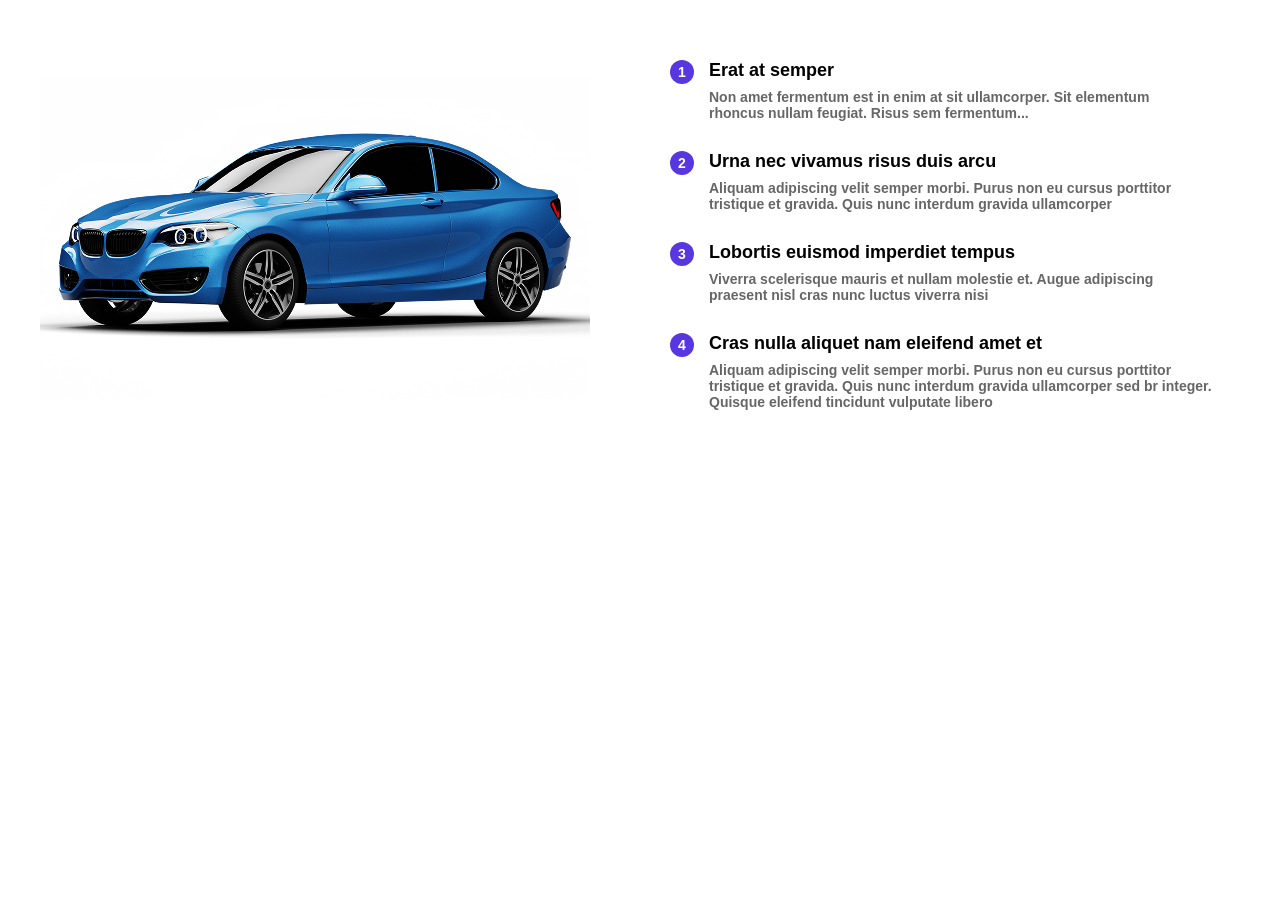
==== index.html @ 8cfd257b "feat: Car section" ====
<!DOCTYPE html>
<html lang="en">
  <head>
    <meta charset="UTF-8" />
    <meta name="viewport" content="width=device-width, initial-scale=1.0" />
    <title>exam</title>
    <link rel="stylesheet" href="./css/style.css" />
  </head>
  <body>
    <div class="container">
      <div class="content__wrapper">
        <div class="image__section">
          <img src="./images/images/bmw car.png" alt="" />
        </div>

        <div class="list__section">
          <div class="list__item">
            <div class="number__circle">1</div>
            <div class="text__content">
              <h3>Erat at semper</h3>
              <p>
                Non amet fermentum est in enim at sit ullamcorper. Sit elementum
                <br />
                rhoncus nullam feugiat. Risus sem fermentum...
              </p>
            </div>
          </div>

          <div class="list__item">
            <div class="number__circle">2</div>
            <div class="text__content">
              <h3>Urna nec vivamus risus duis arcu</h3>
              <p>
                Aliquam adipiscing velit semper morbi. Purus non eu cursus
                porttitor <br />
                tristique et gravida. Quis nunc interdum gravida ullamcorper
              </p>
            </div>
          </div>

          <div class="list__item">
            <div class="number__circle">3</div>
            <div class="text__content">
              <h3>Lobortis euismod imperdiet tempus</h3>
              <p>
                Viverra scelerisque mauris et nullam molestie et. Augue
                adipiscing <br />
                praesent nisl cras nunc luctus viverra nisi
              </p>
            </div>
          </div>

          <div class="list__item">
            <div class="number__circle">4</div>
            <div class="text__content">
              <h3>Cras nulla aliquet nam eleifend amet et</h3>
              <p>
                Aliquam adipiscing velit semper morbi. Purus non eu cursus
                porttitor <br />
                tristique et gravida. Quis nunc interdum gravida ullamcorper sed
                br integer. Quisque eleifend tincidunt vulputate libero
              </p>
            </div>
          </div>
        </div>
      </div>
    </div>
  </body>
</html>
---- css/style.css ----
* {
  margin: 0;
  padding: 0;
  box-sizing: border-box;
}

li {
  list-style: none;
}

a {
  text-decoration: none;
}

.container {
  width: 100%;
  margin: 0 auto;
  max-width: 1440px;
}


body {
  margin: 0;
  font-weight: 700;
  font-family: Arial, sans-serif;
}

.container {
  width: 100%;
  display: flex;
  justify-content: center;
}

.content__wrapper {
  display: flex;
  gap: 80px;
  padding: 40px 0;
  max-width: 1200px;
  margin: 0 auto;
  align-items: center;
  justify-content: center;
}

.image__section {
  flex: 0 0 auto;
  max-width: 50%;
}

.image-section img {
  display: block;
  width: 100%;
  height: auto;
}

.list__section {
  flex: 1;
  padding-top: 20px;
}

.list__item {
  display: flex;
  margin-bottom: 30px;
}

.number__circle {
  width: 24px;
  height: 24px;
  background-color: #5937E0;
  color: #fff;
  border-radius: 50%;
  display: flex;
  justify-content: center;
  align-items: center;
  font-size: 14px;
  font-weight: bold;
  flex-shrink: 0;
  margin-right: 15px;
}

.text__content h3 {
  font-size: 18px;
  font-weight: bold;
  margin-bottom: 8px;
}

.text__content p {
  font-size: 14px;
  color: #666;
}

@media (max-width: 768px) {
  .content-wrapper {
    flex-direction: column;
    gap: 30px;
  }
  .image-section {
    max-width: 100%;
  }
}


/*  */
.obshiy {
  margin: 0 auto;
  padding: 0;
  display: flex;
  gap: 630px;
  align-items: center;
  justify-content: center;
}

.choose {
 margin: 0;
  padding: 0;
  font-size: 50px;
  color: black;
  font: Work Sans;
  gap: 72px;
  display: flex;
}

.view {
  margin: 0;
  padding: 0;
  font-size: 20px;
  font: Work Sans;
  margin-top: 64px;
  display: flex;
}

.cards {
  margin-right: 40px;
  padding: 0;
  align-items: start;
  justify-content: center;
}

.mers__card {
  margin: 0;
  padding: 0;
  width: 416px;
  height: 513px;
  border-radius: 20px;
  background: #FAFAFA;
}

.shadow {
  margin: 0;
  padding: 0;
  justify-content: center;
  align-items: center;
}

.shad {
  margin-right: 40px;
  padding: 0;
  gap: 24px;
  display: flex;
 font-size: 24px;
}

.dollar {
  margin: 0;
  padding: 0;
  display: flex;
  font-size: 24px;
  color: #5937E0;
  display: flex;
  margin-top: 209px;
}

.dollar__mers {
  margin: 0;
  padding: 0;
  display: flex;

}
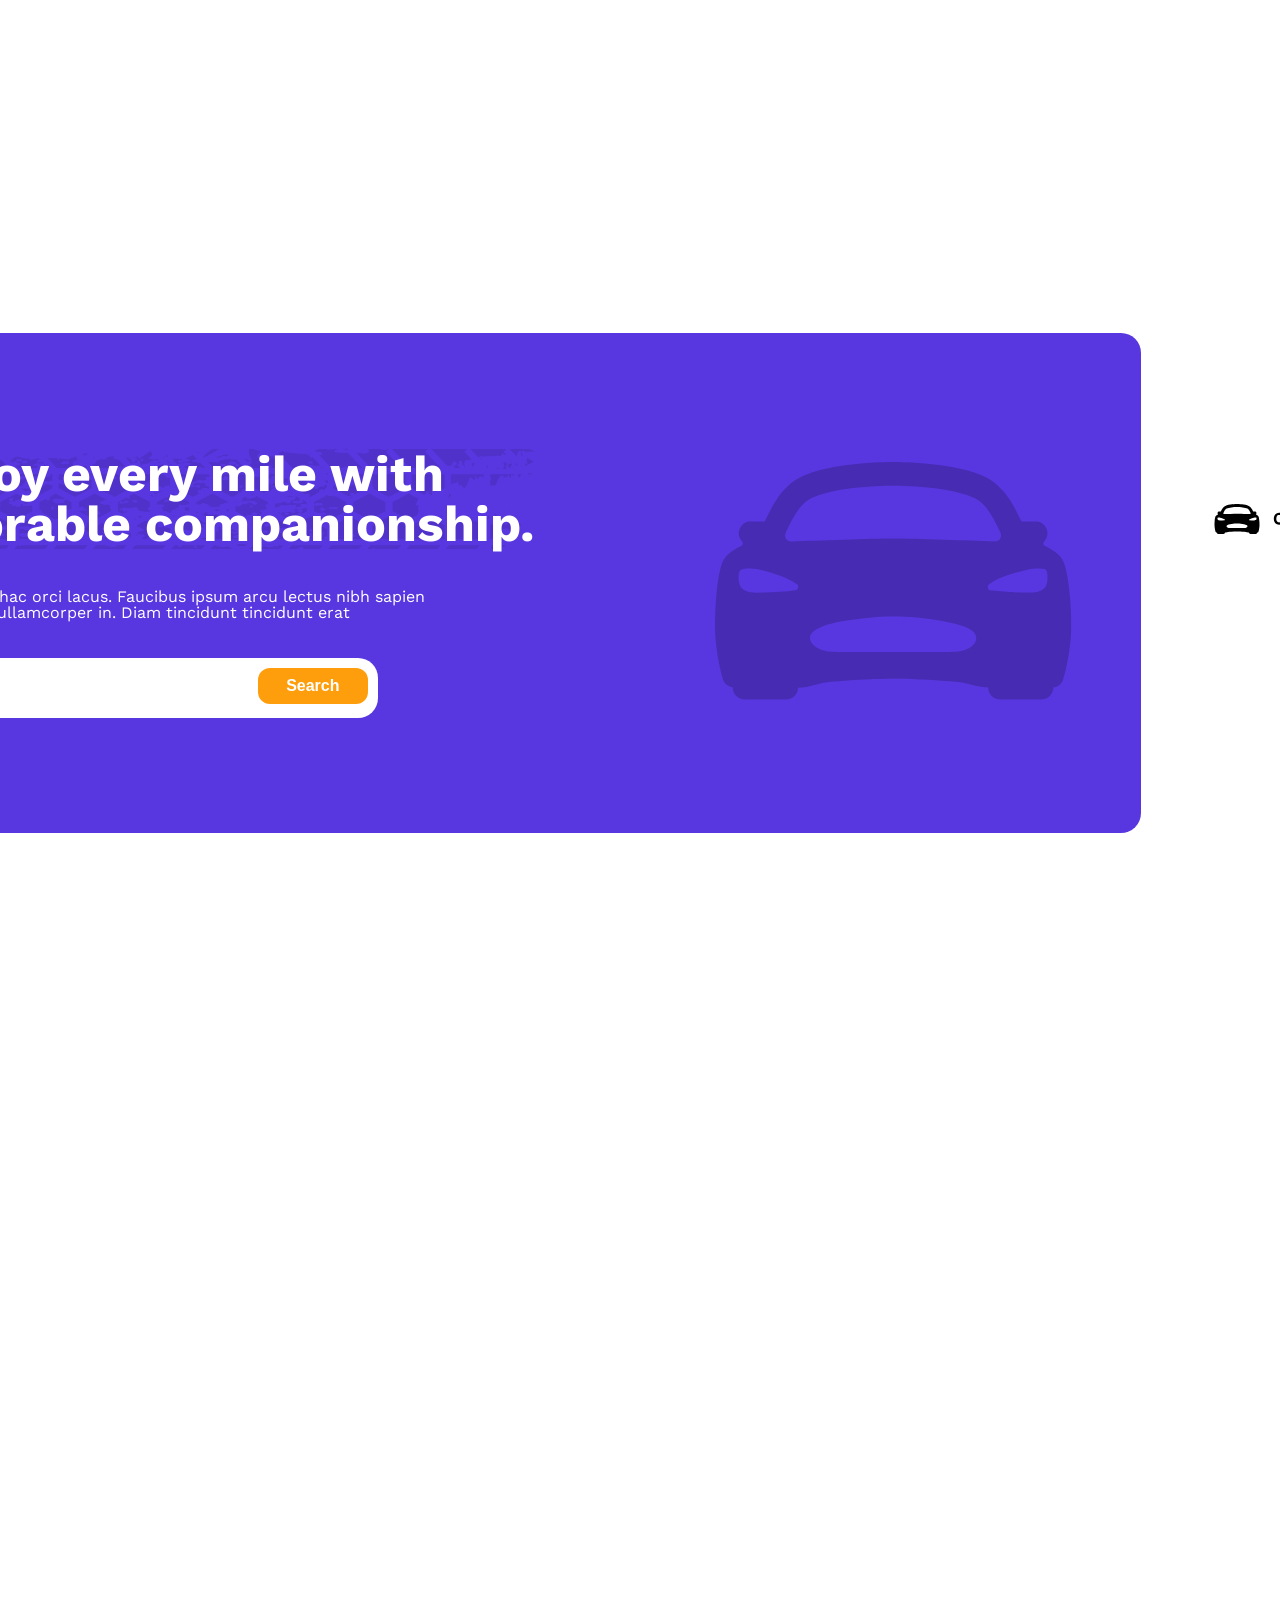
==== commit 23c5a768: "feat: Car section" ====
--- a/index.html
+++ b/index.html
@@ -60,10 +60,404 @@
                 tristique et gravida. Quis nunc interdum gravida ullamcorper sed
                 br integer. Quisque eleifend tincidunt vulputate libero
               </p>
+=======
+    <!-- car card sections -->
+    <section class="shadow">
+      <div class="container shadow__container">
+        <div class="shadow__top">
+          <h1 class="shadow__title">Choose the car that <br />suits you</h1>
+          <a href="#" class="shadow__top__Link">View All→</a>
+        </div>
+        <!-- Cardbox -->
+        <div class="shadow__card__box">
+          <!-- card -->
+          <div class="shadow__card">
+            <img
+              src="./images/images/car shadow.png"
+              alt=""
+              class="shadow__card__img"
+            />
+            <div class="shadow__card__bottom">
+              <div class="shadow__card__costBox">
+                <p class="shadow__card__title">Mercedes</p>
+                <p class="shadow__card__cost">$25</p>
+              </div>
+              <div class="shadow__card__mini">
+                <a href="#" class="shadow__card__carName">Sedan</a>
+                <a href="#" class="shadow__card__car__bolib">per day</a>
+              </div>
+              <div class="shadow__card__improve">
+                <div class="shadow__card__xususBox">
+                  <img
+                    src="./images/icons/skorost.svg"
+                    alt=""
+                    class="shadow__card__xusuImg"
+                  />
+                  <p class="shadow__card__xususText">Automat</p>
+                </div>
+                <div class="shadow__card__xususBox">
+                  <img
+                    src="./images/icons/petrol.svg"
+                    alt=""
+                    class="shadow__card__xusuImg"
+                  />
+                  <p class="shadow__card__xususText">PB 95</p>
+                </div>
+                <div class="shadow__card__xususBox">
+                  <img
+                    src="./images/icons/snow.svg"
+                    alt=""
+                    class="shadow__card__xusuImg"
+                  />
+                  <p class="shadow__card__xususText">Air Conditioner</p>
+                </div>
+              </div>
+              <button class="shadow__card__btn">View Details</button>
+            </div>
+          </div>
+          <div class="shadow__card">
+            <img
+              src="./images/images/car.png"
+              alt=""
+              class="shadow__card__img"
+            />
+            <div class="shadow__card__bottom">
+              <div class="shadow__card__costBox">
+                <p class="shadow__card__title">Mercedes</p>
+                <p class="shadow__card__cost">$50</p>
+              </div>
+              <div class="shadow__card__mini">
+                <a href="#" class="shadow__card__carName">Sedan</a>
+                <a href="#" class="shadow__card__car__bolib">per day</a>
+              </div>
+              <div class="shadow__card__improve">
+                <div class="shadow__card__xususBox">
+                  <img
+                    src="./images/icons/skorost.svg"
+                    alt=""
+                    class="shadow__card__xusuImg"
+                  />
+                  <p class="shadow__card__xususText">Automat</p>
+                </div>
+                <div class="shadow__card__xususBox">
+                  <img
+                    src="./images/icons/petrol.svg"
+                    alt=""
+                    class="shadow__card__xusuImg"
+                  />
+                  <p class="shadow__card__xususText">PB 95</p>
+                </div>
+                <div class="shadow__card__xususBox">
+                  <img
+                    src="./images/icons/snow.svg"
+                    alt=""
+                    class="shadow__card__xusuImg"
+                  />
+                  <p class="shadow__card__xususText">Air Conditioner</p>
+                </div>
+              </div>
+              <button class="shadow__card__btn">View Details</button>
+            </div>
+          </div>
+
+          <div class="shadow__card">
+            <img
+              src="./images/images/merc shadow.png"
+              alt=""
+              class="shadow__card__img"
+            />
+            <div class="shadow__card__bottom">
+              <div class="shadow__card__costBox">
+                <p class="shadow__card__title">Mercedes</p>
+                <p class="shadow__card__cost">$45</p>
+              </div>
+              <div class="shadow__card__mini">
+                <a href="#" class="shadow__card__carName">Sedan</a>
+                <a href="#" class="shadow__card__car__bolib">per day</a>
+              </div>
+              <div class="shadow__card__improve">
+                <div class="shadow__card__xususBox">
+                  <img
+                    src="./images/icons/skorost.svg"
+                    alt=""
+                    class="shadow__card__xusuImg"
+                  />
+                  <p class="shadow__card__xususText">Automat</p>
+                </div>
+                <div class="shadow__card__xususBox">
+                  <img
+                    src="./images/icons/petrol.svg"
+                    alt=""
+                    class="shadow__card__xusuImg"
+                  />
+                  <p class="shadow__card__xususText">PB 95</p>
+                </div>
+                <div class="shadow__card__xususBox">
+                  <img
+                    src="./images/icons/snow.svg"
+                    alt=""
+                    class="shadow__card__xusuImg"
+                  />
+                  <p class="shadow__card__xususText">Air Conditioner</p>
+                </div>
+              </div>
+              <button class="shadow__card__btn">View Details</button>
+            </div>
+          </div>
+
+          <div class="shadow__card">
+            <img
+              src="./images/images/porsche shadow.png"
+              alt=""
+              class="shadow__card__img"
+            />
+            <div class="shadow__card__bottom">
+              <div class="shadow__card__costBox">
+                <p class="shadow__card__title">Porsche</p>
+                <p class="shadow__card__cost">$40</p>
+              </div>
+              <div class="shadow__card__mini">
+                <a href="#" class="shadow__card__carName">SUV</a>
+                <a href="#" class="shadow__card__car__bolib">per day</a>
+              </div>
+              <div class="shadow__card__improve">
+                <div class="shadow__card__xususBox">
+                  <img
+                    src="./images/icons/skorost.svg"
+                    alt=""
+                    class="shadow__card__xusuImg"
+                  />
+                  <p class="shadow__card__xususText">Automat</p>
+                </div>
+                <div class="shadow__card__xususBox">
+                  <img
+                    src="./images/icons/petrol.svg"
+                    alt=""
+                    class="shadow__card__xusuImg"
+                  />
+                  <p class="shadow__card__xususText">PB 95</p>
+                </div>
+                <div class="shadow__card__xususBox">
+                  <img
+                    src="./images/icons/snow.svg"
+                    alt=""
+                    class="shadow__card__xusuImg"
+                  />
+                  <p class="shadow__card__xususText">Air Conditioner</p>
+                </div>
+              </div>
+              <button class="shadow__card__btn">View Details</button>
+            </div>
+          </div>
+
+          <div class="shadow__card">
+            <img
+              src="./images/images/toyota shadow.png"
+              alt=""
+              class="shadow__card__img"
+            />
+            <div class="shadow__card__bottom">
+              <div class="shadow__card__costBox">
+                <p class="shadow__card__title">Toyota</p>
+                <p class="shadow__card__cost">$35</p>
+              </div>
+              <div class="shadow__card__mini">
+                <a href="#" class="shadow__card__carName">Sedan</a>
+                <a href="#" class="shadow__card__car__bolib">per day</a>
+              </div>
+              <div class="shadow__card__improve">
+                <div class="shadow__card__xususBox">
+                  <img
+                    src="./images/icons/skorost.svg"
+                    alt=""
+                    class="shadow__card__xusuImg"
+                  />
+                  <p class="shadow__card__xususText">Automat</p>
+                </div>
+                <div class="shadow__card__xususBox">
+                  <img
+                    src="./images/icons/petrol.svg"
+                    alt=""
+                    class="shadow__card__xusuImg"
+                  />
+                  <p class="shadow__card__xususText">PB 95</p>
+                </div>
+                <div class="shadow__card__xususBox">
+                  <img
+                    src="./images/icons/snow.svg"
+                    alt=""
+                    class="shadow__card__xusuImg"
+                  />
+                  <p class="shadow__card__xususText">Air Conditioner</p>
+                </div>
+              </div>
+              <button class="shadow__card__btn">View Details</button>
+            </div>
+          </div>
+
+          <div class="shadow__card">
+            <img
+              src="./images/images/porsche shadow.png"
+              alt=""
+              class="shadow__card__img"
+            />
+            <div class="shadow__card__bottom">
+              <div class="shadow__card__costBox">
+                <p class="shadow__card__title">Porsche</p>
+                <p class="shadow__card__cost">$50</p>
+              </div>
+              <div class="shadow__card__mini">
+                <a href="#" class="shadow__card__carName">SUV</a>
+                <a href="#" class="shadow__card__car__bolib">per day</a>
+              </div>
+              <div class="shadow__card__improve">
+                <div class="shadow__card__xususBox">
+                  <img
+                    src="./images/icons/skorost.svg"
+                    alt=""
+                    class="shadow__card__xusuImg"
+                  />
+                  <p class="shadow__card__xususText">Automat</p>
+                </div>
+                <div class="shadow__card__xususBox">
+                  <img
+                    src="./images/icons/petrol.svg"
+                    alt=""
+                    class="shadow__card__xusuImg"
+                  />
+                  <p class="shadow__card__xususText">PB 95</p>
+                </div>
+                <div class="shadow__card__xususBox">
+                  <img
+                    src="./images/icons/snow.svg"
+                    alt=""
+                    class="shadow__card__xusuImg"
+                  />
+                  <p class="shadow__card__xususText">Air Conditioner</p>
+                </div>
+              </div>
+              <button class="shadow__card__btn">View Details</button>
+>>>>>>> 2526e9fd1a2efed69d8b81e7d62d889deb6acc39
             </div>
           </div>
         </div>
       </div>
+<<<<<<< HEAD
     </div>
+=======
+    </section>
+
+    <!-- <==Enjoy Section==> -->
+    <section class="enjoy">
+      <div class="container enjoy__container">
+        <!-- left -->
+        <div class="enjoy__left">
+          <h1 class="enjoy__title">
+            Enjoy every mile with <br />
+            adorable companionship.
+          </h1>
+          <p class="enjoy__text">
+            Amet cras hac orci lacus. Faucibus ipsum arcu lectus nibh sapien
+            <br />
+            bibendum ullamcorper in. Diam tincidunt tincidunt erat
+          </p>
+          <div class="enjoy__form">
+            <input type="text   " placeholder="City" class="enjoy__input" />
+            <button class="enjoy__input__btn" type="reset">Search</button>
+          </div>
+        </div>
+        <!-- right -->
+        <div class="enjoy__right">
+          <img src="./images/bg/car face.svg" alt="" />
+        </div>
+      </div>
+    </section>
+    <!-- footer -->
+    <footer>
+      <div class="container footer__container">
+        <!-- 01qator -->
+        <div class="footer__0one">
+          <img src="./images/logo/Logo.svg" alt="" class="footer__one__logo" />
+          <div class="hamBox">
+            <img src="./images/icons/2location.svg" alt="" />
+            <div class="locationBox__right">
+              <p class="footer__mini__text">Address</p>
+              <p class="footer__mega__text">Oxford Ave. Cary, NC 27511</p>
+            </div>
+          </div>
+          <div class="hamBox">
+            <img src="./images/icons/email.svg" alt="" />
+            <div class="locationBox__right">
+              <p class="footer__mini__text">Email</p>
+              <p class="footer__mega__text">nwiger@yahoo.com</p>
+            </div>
+          </div>
+          <div class="hamBox">
+            <img src="./images/icons/phone2.svg" alt="" />
+            <div class="locationBox__right"></div>
+          </div>
+        </div>
+        <div class="footer__box">
+          <!-- 1-qator -->
+          <div class="footer__one">
+            <p class="footer__one__text">
+              Faucibus faucibus <br />
+              pellentesque dictum turpis. <br />
+              Id pellentesque turpis <br />
+              massa a id iaculis lorem t...
+              <!-- social -->
+            </p>
+
+            <div class="socialBox">
+              <img
+                src="./images/logo/facebook.svg"
+                alt=""
+                class="footer__social"
+              />
+              <img
+                src="./images/logo/instagram.svg"
+                alt=""
+                class="footer__social"
+              />
+              <img src="./images/logo/X.svg" alt="" class="footer__social" />
+              <img
+                src="./images/logo/youtube.svg"
+                alt=""
+                class="footer__social"
+              />
+            </div>
+          </div>
+          <!-- 2-qator -->
+          <div class="footer__two">
+            <!-- location -->
+            <h5 class="footer__makro__text">Useful links</h5>
+            <p class="footer__mini__text">About us</p>
+            <p class="footer__mini__text">Contact us</p>
+            <p class="footer__mini__text">Gallery</p>
+            <p class="footer__mini__text">Blog</p>
+            <p class="footer__mini__text">F.A.Q</p>
+          </div>
+          <!-- 3-qator -->
+          <div class="footer__three">
+            <!-- email -->
+            <h5 class="footer__makro__text">Vehicles</h5>
+            <p class="footer__mini__text">Sedan</p>
+            <p class="footer__mini__text">Cabriolet</p>
+            <p class="footer__mini__text">Pickup</p>
+            <p class="footer__mini__text">Minivan</p>
+            <p class="footer__mini__text">SUV</p>
+          </div>
+          <!-- 4-qator -->
+          <div class="footer__four">
+            <h5 class="footer__makro__text">Download App</h5>
+            <div class="footer__linkBox">
+              <img src="./images/icons/App Store.svg" alt="" />
+              <img src="./images/icons/google play.svg" alt="" />
+            </div>
+          </div>
+        </div>
+      </div>
+    </footer>
+>>>>>>> 2526e9fd1a2efed69d8b81e7d62d889deb6acc39
   </body>
 </html>
--- a/css/style.css
+++ b/css/style.css
@@ -1,7 +1,15 @@
+/* Font */
+
+@import url("https://fonts.googleapis.com/css2?family=Work+Sans:ital,wght@0,100..900;1,100..900&display=swap");
+
 * {
   margin: 0;
   padding: 0;
   box-sizing: border-box;
+}
+
+body {
+  font-family: "Work Sans", sans-serif;
 }
 
 li {
@@ -18,6 +26,7 @@
   max-width: 1440px;
 }
 
+<<<<<<< HEAD
 
 body {
   margin: 0;
@@ -174,4 +183,291 @@
   padding: 0;
   display: flex;
 
-}+}
+=======
+/* shadow section */
+
+.shadow__container {
+  padding: 60px 72px;
+}
+
+.shadow__card__img {
+  background-color: #fafafa;
+  padding: 24px;
+  border-top-left-radius: 20px;
+  border-top-right-radius: 20px;
+}
+
+.shadow__top {
+  display: flex;
+  justify-content: space-between;
+  align-items: flex-end;
+  margin-bottom: 40px;
+}
+
+.shadow__title {
+  font-weight: 700;
+  font-size: 50px;
+  line-height: 100%;
+  letter-spacing: 0%;
+  color: black;
+}
+
+.shadow__top__Link {
+  font-weight: 700;
+  font-size: 20px;
+  line-height: 100%;
+  letter-spacing: 0%;
+  color: black;
+}
+
+.shadow__card__box {
+  display: flex;
+  flex-wrap: wrap;
+  gap: 24px;
+}
+
+.shadow__card {
+  width: 416px;
+  border-radius: 20px;
+}
+
+.shadow__card__bottom {
+  padding: 24px;
+}
+
+.shadow__card__costBox {
+  display: flex;
+  justify-content: space-between;
+  align-items: center;
+  margin-bottom: 4px;
+  /* gap: 200px; */
+}
+
+.shadow__card__title {
+  font-weight: 600;
+  font-size: 24px;
+  line-height: 100%;
+  letter-spacing: 0%;
+  text-transform: capitalize;
+  color: black;
+}
+
+.shadow__card__cost {
+  font-weight: 600;
+  font-size: 24px;
+  line-height: 100%;
+  letter-spacing: 0%;
+  text-transform: capitalize;
+  color: #5937e0;
+}
+
+.shadow__card__mini {
+  display: flex;
+  justify-content: space-between;
+  align-items: center;
+  margin-bottom: 40px;
+}
+
+.shadow__card__carName {
+  font-weight: 400;
+  font-style: Regular;
+  font-size: 16px;
+  line-height: 100%;
+  letter-spacing: 0%;
+  text-transform: capitalize;
+  color: #00000099;
+}
+
+.shadow__card__car__bolib {
+  font-weight: 400;
+  font-size: 14px;
+  line-height: 100%;
+  letter-spacing: 0%;
+  color: #00000099;
+}
+
+.shadow__card__improve {
+  display: flex;
+  align-items: center;
+  justify-content: space-between;
+  margin-bottom: 40px;
+}
+
+.shadow__card__xususBox {
+  display: flex;
+  align-items: center;
+  gap: 8px;
+}
+
+.shadow__card__xususText {
+  font-weight: 400;
+  font-size: 16px;
+  line-height: 100%;
+  letter-spacing: 0%;
+  text-transform: capitalize;
+  color: #00000099;
+}
+
+.shadow__card__btn {
+  font-weight: 600;
+  font-size: 16px;
+  line-height: 100%;
+  letter-spacing: 0%;
+  color: #ffffff;
+  padding: 15.5px 135.5px;
+  border-radius: 12px;
+  border: none;
+  background-color: #5937e0;
+}
+/* enjoy section */
+
+.enjoy__container {
+  width: 1296px;
+  border-radius: 20px;
+  background-color: #5937e0;
+  height: 500px;
+  display: flex;
+  justify-content: center;
+  align-items: center;
+  gap: 180px;
+}
+
+.enjoy__title {
+  background-image: url(../images/bg/bg\ bum.svg);
+  background-size: cover;
+  background-repeat: no-repeat;
+  font-weight: 700;
+  font-style: Bold;
+  font-size: 50px;
+  line-height: 100%;
+  letter-spacing: 0%;
+  color: white;
+  margin-bottom: 40px;
+}
+
+.enjoy__text {
+  font-weight: 400;
+  font-style: Regular;
+  font-size: 16px;
+  line-height: 100%;
+  letter-spacing: 0%;
+  color: white;
+  margin-bottom: 37px;
+}
+
+.enjoy__form {
+  position: relative;
+  border-radius: 20px;
+  border: none;
+  width: 464px;
+  height: 60px;
+  background-color: white;
+}
+
+.enjoy__input {
+  position: absolute;
+  top: 0px;
+  height: 60px;
+  border-radius: 20px;
+  /* font-family: "Inter"; */
+  padding-left: 25px;
+  font-weight: 600;
+  font-size: 20px;
+  line-height: 100%;
+  letter-spacing: 0%;
+  color: #6c757d;
+  border: none;
+  /* padding: 21px 407px 20px 25px; */
+}
+
+.enjoy__input__btn {
+  position: absolute;
+  /* left: 429px; */
+  top: 10px;
+  right: 10px;
+  /* font-family: Inter; */
+  font-weight: 600;
+  font-size: 16px;
+  line-height: 100%;
+  letter-spacing: 0%;
+  color: #ffffff;
+  padding: 10px 28px;
+  background-color: #ff9e0c;
+  border-radius: 12px;
+  border: none;
+}
+
+/* Footer */
+.footer__container {
+  padding-top: 60px;
+  padding-bottom: 130px;
+  padding-left: 72px;
+  padding-right: 72px;
+}
+
+.footer__0one {
+  display: flex;
+  align-items: center;
+  justify-content: space-between;
+  margin-bottom: 60px;
+}
+
+.footer__box {
+  display: flex;
+  justify-content: space-between;
+  align-items: center;
+}
+
+.hamBox {
+  display: flex;
+  align-items: center;
+  gap: 12px;
+}
+
+.footer__one__text {
+  font-weight: 600;
+  font-size: 20px;
+  line-height: 28px;
+  letter-spacing: 0%;
+  color: black;
+}
+
+.footer__mini__text {
+  font-weight: 400;
+  font-size: 16px;
+  line-height: 26px;
+  letter-spacing: 0%;
+  color: black;
+}
+
+.footer__mega__text {
+  font-weight: 600;
+  font-size: 16px;
+  line-height: 26px;
+  letter-spacing: 0%;
+  color: black;
+}
+
+.footer__makro__text {
+  font-weight: 600;
+  font-size: 20px;
+  line-height: 100%;
+  letter-spacing: 0%;
+  color: black;
+  margin-bottom: 24px;
+}
+
+.socialBox {
+  display: flex;
+  align-items: center;
+  gap: 20px;
+  margin-top: 35px;
+}
+
+.footer__linkBox {
+  display: flex;
+  flex-direction: column;
+  gap: 24px;
+}
+>>>>>>> 2526e9fd1a2efed69d8b81e7d62d889deb6acc39
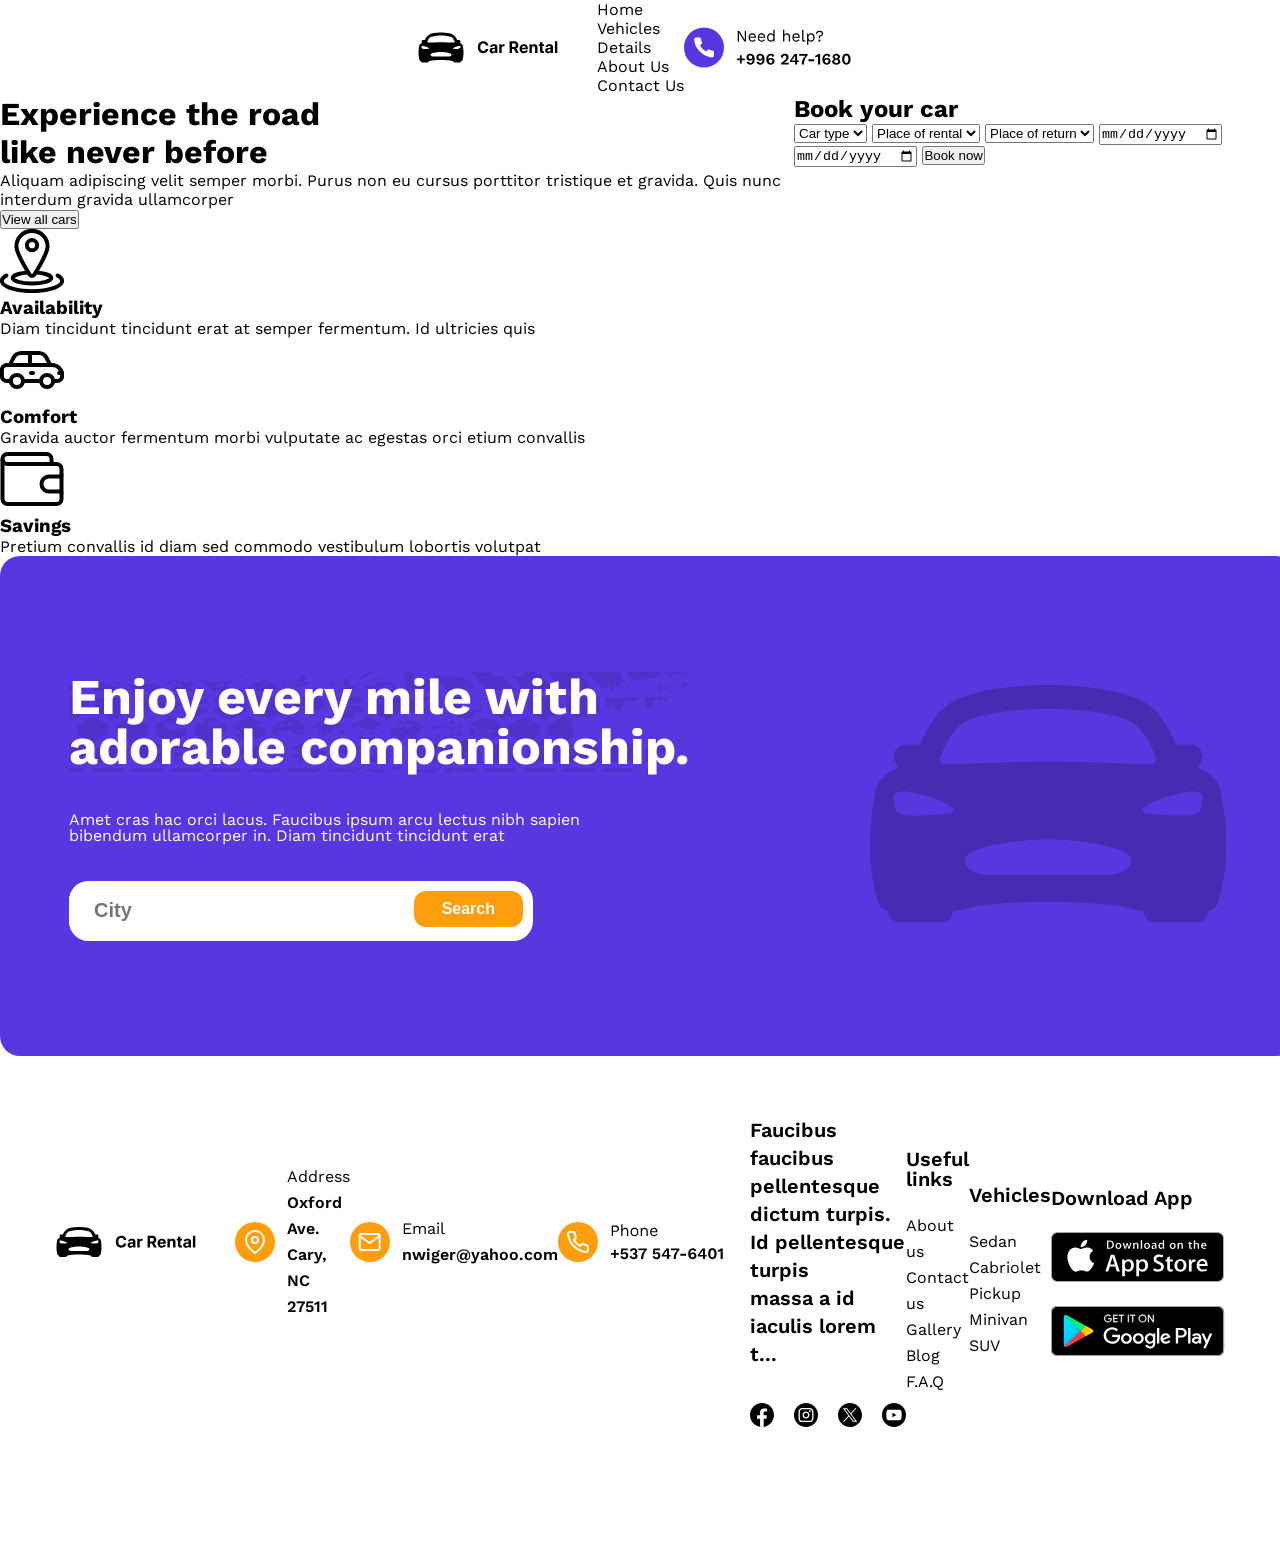
==== commit 0e79c982: "diyor section added" ====
--- a/index.html
+++ b/index.html
@@ -3,350 +3,91 @@
   <head>
     <meta charset="UTF-8" />
     <meta name="viewport" content="width=device-width, initial-scale=1.0" />
-    <title>exam</title>
+    <title>Car Rental </title>
     <link rel="stylesheet" href="./css/style.css" />
+    <link rel="icon" href="./images/icons/car yellow.svg">
   </head>
   <body>
-    <div class="container">
-      <div class="content__wrapper">
-        <div class="image__section">
-          <img src="./images/images/bmw car.png" alt="" />
-        </div>
-
-        <div class="list__section">
-          <div class="list__item">
-            <div class="number__circle">1</div>
-            <div class="text__content">
-              <h3>Erat at semper</h3>
-              <p>
-                Non amet fermentum est in enim at sit ullamcorper. Sit elementum
-                <br />
-                rhoncus nullam feugiat. Risus sem fermentum...
-              </p>
-            </div>
-          </div>
-
-          <div class="list__item">
-            <div class="number__circle">2</div>
-            <div class="text__content">
-              <h3>Urna nec vivamus risus duis arcu</h3>
-              <p>
-                Aliquam adipiscing velit semper morbi. Purus non eu cursus
-                porttitor <br />
-                tristique et gravida. Quis nunc interdum gravida ullamcorper
-              </p>
-            </div>
-          </div>
-
-          <div class="list__item">
-            <div class="number__circle">3</div>
-            <div class="text__content">
-              <h3>Lobortis euismod imperdiet tempus</h3>
-              <p>
-                Viverra scelerisque mauris et nullam molestie et. Augue
-                adipiscing <br />
-                praesent nisl cras nunc luctus viverra nisi
-              </p>
-            </div>
-          </div>
-
-          <div class="list__item">
-            <div class="number__circle">4</div>
-            <div class="text__content">
-              <h3>Cras nulla aliquet nam eleifend amet et</h3>
-              <p>
-                Aliquam adipiscing velit semper morbi. Purus non eu cursus
-                porttitor <br />
-                tristique et gravida. Quis nunc interdum gravida ullamcorper sed
-                br integer. Quisque eleifend tincidunt vulputate libero
-              </p>
-=======
-    <!-- car card sections -->
-    <section class="shadow">
-      <div class="container shadow__container">
-        <div class="shadow__top">
-          <h1 class="shadow__title">Choose the car that <br />suits you</h1>
-          <a href="#" class="shadow__top__Link">View All→</a>
-        </div>
-        <!-- Cardbox -->
-        <div class="shadow__card__box">
-          <!-- card -->
-          <div class="shadow__card">
-            <img
-              src="./images/images/car shadow.png"
-              alt=""
-              class="shadow__card__img"
-            />
-            <div class="shadow__card__bottom">
-              <div class="shadow__card__costBox">
-                <p class="shadow__card__title">Mercedes</p>
-                <p class="shadow__card__cost">$25</p>
-              </div>
-              <div class="shadow__card__mini">
-                <a href="#" class="shadow__card__carName">Sedan</a>
-                <a href="#" class="shadow__card__car__bolib">per day</a>
-              </div>
-              <div class="shadow__card__improve">
-                <div class="shadow__card__xususBox">
-                  <img
-                    src="./images/icons/skorost.svg"
-                    alt=""
-                    class="shadow__card__xusuImg"
-                  />
-                  <p class="shadow__card__xususText">Automat</p>
-                </div>
-                <div class="shadow__card__xususBox">
-                  <img
-                    src="./images/icons/petrol.svg"
-                    alt=""
-                    class="shadow__card__xusuImg"
-                  />
-                  <p class="shadow__card__xususText">PB 95</p>
-                </div>
-                <div class="shadow__card__xususBox">
-                  <img
-                    src="./images/icons/snow.svg"
-                    alt=""
-                    class="shadow__card__xusuImg"
-                  />
-                  <p class="shadow__card__xususText">Air Conditioner</p>
-                </div>
-              </div>
-              <button class="shadow__card__btn">View Details</button>
-            </div>
-          </div>
-          <div class="shadow__card">
-            <img
-              src="./images/images/car.png"
-              alt=""
-              class="shadow__card__img"
-            />
-            <div class="shadow__card__bottom">
-              <div class="shadow__card__costBox">
-                <p class="shadow__card__title">Mercedes</p>
-                <p class="shadow__card__cost">$50</p>
-              </div>
-              <div class="shadow__card__mini">
-                <a href="#" class="shadow__card__carName">Sedan</a>
-                <a href="#" class="shadow__card__car__bolib">per day</a>
-              </div>
-              <div class="shadow__card__improve">
-                <div class="shadow__card__xususBox">
-                  <img
-                    src="./images/icons/skorost.svg"
-                    alt=""
-                    class="shadow__card__xusuImg"
-                  />
-                  <p class="shadow__card__xususText">Automat</p>
-                </div>
-                <div class="shadow__card__xususBox">
-                  <img
-                    src="./images/icons/petrol.svg"
-                    alt=""
-                    class="shadow__card__xusuImg"
-                  />
-                  <p class="shadow__card__xususText">PB 95</p>
-                </div>
-                <div class="shadow__card__xususBox">
-                  <img
-                    src="./images/icons/snow.svg"
-                    alt=""
-                    class="shadow__card__xusuImg"
-                  />
-                  <p class="shadow__card__xususText">Air Conditioner</p>
-                </div>
-              </div>
-              <button class="shadow__card__btn">View Details</button>
-            </div>
-          </div>
-
-          <div class="shadow__card">
-            <img
-              src="./images/images/merc shadow.png"
-              alt=""
-              class="shadow__card__img"
-            />
-            <div class="shadow__card__bottom">
-              <div class="shadow__card__costBox">
-                <p class="shadow__card__title">Mercedes</p>
-                <p class="shadow__card__cost">$45</p>
-              </div>
-              <div class="shadow__card__mini">
-                <a href="#" class="shadow__card__carName">Sedan</a>
-                <a href="#" class="shadow__card__car__bolib">per day</a>
-              </div>
-              <div class="shadow__card__improve">
-                <div class="shadow__card__xususBox">
-                  <img
-                    src="./images/icons/skorost.svg"
-                    alt=""
-                    class="shadow__card__xusuImg"
-                  />
-                  <p class="shadow__card__xususText">Automat</p>
-                </div>
-                <div class="shadow__card__xususBox">
-                  <img
-                    src="./images/icons/petrol.svg"
-                    alt=""
-                    class="shadow__card__xusuImg"
-                  />
-                  <p class="shadow__card__xususText">PB 95</p>
-                </div>
-                <div class="shadow__card__xususBox">
-                  <img
-                    src="./images/icons/snow.svg"
-                    alt=""
-                    class="shadow__card__xusuImg"
-                  />
-                  <p class="shadow__card__xususText">Air Conditioner</p>
-                </div>
-              </div>
-              <button class="shadow__card__btn">View Details</button>
-            </div>
-          </div>
-
-          <div class="shadow__card">
-            <img
-              src="./images/images/porsche shadow.png"
-              alt=""
-              class="shadow__card__img"
-            />
-            <div class="shadow__card__bottom">
-              <div class="shadow__card__costBox">
-                <p class="shadow__card__title">Porsche</p>
-                <p class="shadow__card__cost">$40</p>
-              </div>
-              <div class="shadow__card__mini">
-                <a href="#" class="shadow__card__carName">SUV</a>
-                <a href="#" class="shadow__card__car__bolib">per day</a>
-              </div>
-              <div class="shadow__card__improve">
-                <div class="shadow__card__xususBox">
-                  <img
-                    src="./images/icons/skorost.svg"
-                    alt=""
-                    class="shadow__card__xusuImg"
-                  />
-                  <p class="shadow__card__xususText">Automat</p>
-                </div>
-                <div class="shadow__card__xususBox">
-                  <img
-                    src="./images/icons/petrol.svg"
-                    alt=""
-                    class="shadow__card__xusuImg"
-                  />
-                  <p class="shadow__card__xususText">PB 95</p>
-                </div>
-                <div class="shadow__card__xususBox">
-                  <img
-                    src="./images/icons/snow.svg"
-                    alt=""
-                    class="shadow__card__xusuImg"
-                  />
-                  <p class="shadow__card__xususText">Air Conditioner</p>
-                </div>
-              </div>
-              <button class="shadow__card__btn">View Details</button>
-            </div>
-          </div>
-
-          <div class="shadow__card">
-            <img
-              src="./images/images/toyota shadow.png"
-              alt=""
-              class="shadow__card__img"
-            />
-            <div class="shadow__card__bottom">
-              <div class="shadow__card__costBox">
-                <p class="shadow__card__title">Toyota</p>
-                <p class="shadow__card__cost">$35</p>
-              </div>
-              <div class="shadow__card__mini">
-                <a href="#" class="shadow__card__carName">Sedan</a>
-                <a href="#" class="shadow__card__car__bolib">per day</a>
-              </div>
-              <div class="shadow__card__improve">
-                <div class="shadow__card__xususBox">
-                  <img
-                    src="./images/icons/skorost.svg"
-                    alt=""
-                    class="shadow__card__xusuImg"
-                  />
-                  <p class="shadow__card__xususText">Automat</p>
-                </div>
-                <div class="shadow__card__xususBox">
-                  <img
-                    src="./images/icons/petrol.svg"
-                    alt=""
-                    class="shadow__card__xusuImg"
-                  />
-                  <p class="shadow__card__xususText">PB 95</p>
-                </div>
-                <div class="shadow__card__xususBox">
-                  <img
-                    src="./images/icons/snow.svg"
-                    alt=""
-                    class="shadow__card__xusuImg"
-                  />
-                  <p class="shadow__card__xususText">Air Conditioner</p>
-                </div>
-              </div>
-              <button class="shadow__card__btn">View Details</button>
-            </div>
-          </div>
-
-          <div class="shadow__card">
-            <img
-              src="./images/images/porsche shadow.png"
-              alt=""
-              class="shadow__card__img"
-            />
-            <div class="shadow__card__bottom">
-              <div class="shadow__card__costBox">
-                <p class="shadow__card__title">Porsche</p>
-                <p class="shadow__card__cost">$50</p>
-              </div>
-              <div class="shadow__card__mini">
-                <a href="#" class="shadow__card__carName">SUV</a>
-                <a href="#" class="shadow__card__car__bolib">per day</a>
-              </div>
-              <div class="shadow__card__improve">
-                <div class="shadow__card__xususBox">
-                  <img
-                    src="./images/icons/skorost.svg"
-                    alt=""
-                    class="shadow__card__xusuImg"
-                  />
-                  <p class="shadow__card__xususText">Automat</p>
-                </div>
-                <div class="shadow__card__xususBox">
-                  <img
-                    src="./images/icons/petrol.svg"
-                    alt=""
-                    class="shadow__card__xusuImg"
-                  />
-                  <p class="shadow__card__xususText">PB 95</p>
-                </div>
-                <div class="shadow__card__xususBox">
-                  <img
-                    src="./images/icons/snow.svg"
-                    alt=""
-                    class="shadow__card__xusuImg"
-                  />
-                  <p class="shadow__card__xususText">Air Conditioner</p>
-                </div>
-              </div>
-              <button class="shadow__card__btn">View Details</button>
->>>>>>> 2526e9fd1a2efed69d8b81e7d62d889deb6acc39
-            </div>
-          </div>
-        </div>
-      </div>
-<<<<<<< HEAD
+    <header>
+      <div class="nav-flex container">
+        <img src="./images/logo/Logo.svg" alt="" />
+        <ul class="writes">
+          <li>Home</li>
+          <li>Vehicles</li>
+          <li>Details</li>
+          <li>About Us</li>
+          <li>Contact Us</li>
+        </ul>
+        <img src="./images/icons/Icons call.svg" alt="" class="callimage" />
+      </div>
+    </header>
+    <!-- MAIN -->
+    <main>
+      <div class="hero-section container">
+        <div class="hero-left">
+          <h1 class="h1bot">Experience the road<br />like never before</h1>
+
+          <p>
+            Aliquam adipiscing velit semper morbi. Purus non eu cursus porttitor
+            tristique et gravida. Quis nunc interdum gravida ullamcorper
+          </p>
+
+          <button class="view-btn">View all cars</button>
+        </div>
+
+        <div class="hero-right">
+          <h2>Book your car</h2>
+
+          <div class="form-box">
+            <select>
+              <option>Car type</option>
+            </select>
+
+            <select>
+              <option>Place of rental</option>
+            </select>
+
+            <select>
+              <option>Place of return</option>
+            </select>
+
+            <input type="date" placeholder="Rental date" />
+            <input type="date" placeholder="Return date" />
+
+            <button class="book-btn">Book now</button>
+          </div>
+        </div>
+      </div>
+    </main>
+
+    <div class="features-section">
+      <div class="feature-box">
+        <img src="./images/icons/location.svg" alt="icon" />
+        <h3>Availability</h3>
+        <p>
+          Diam tincidunt tincidunt erat at semper fermentum. Id ultricies quis
+        </p>
+      </div>
+
+      <div class="feature-box">
+        <img src="./images/icons/car.svg" alt="icon" />
+        <h3>Comfort</h3>
+        <p>
+          Gravida auctor fermentum morbi vulputate ac egestas orci etium
+          convallis
+        </p>
+      </div>
+
+      <div class="feature-box">
+        <img src="./images/icons/pocket.svg" alt="icon" />
+        <h3>Savings</h3>
+        <p>
+          Pretium convallis id diam sed commodo vestibulum lobortis volutpat
+        </p>
+      </div>
     </div>
-=======
-    </section>
-
+
+  
     <!-- <==Enjoy Section==> -->
     <section class="enjoy">
       <div class="container enjoy__container">
@@ -458,6 +199,6 @@
         </div>
       </div>
     </footer>
->>>>>>> 2526e9fd1a2efed69d8b81e7d62d889deb6acc39
+
   </body>
 </html>
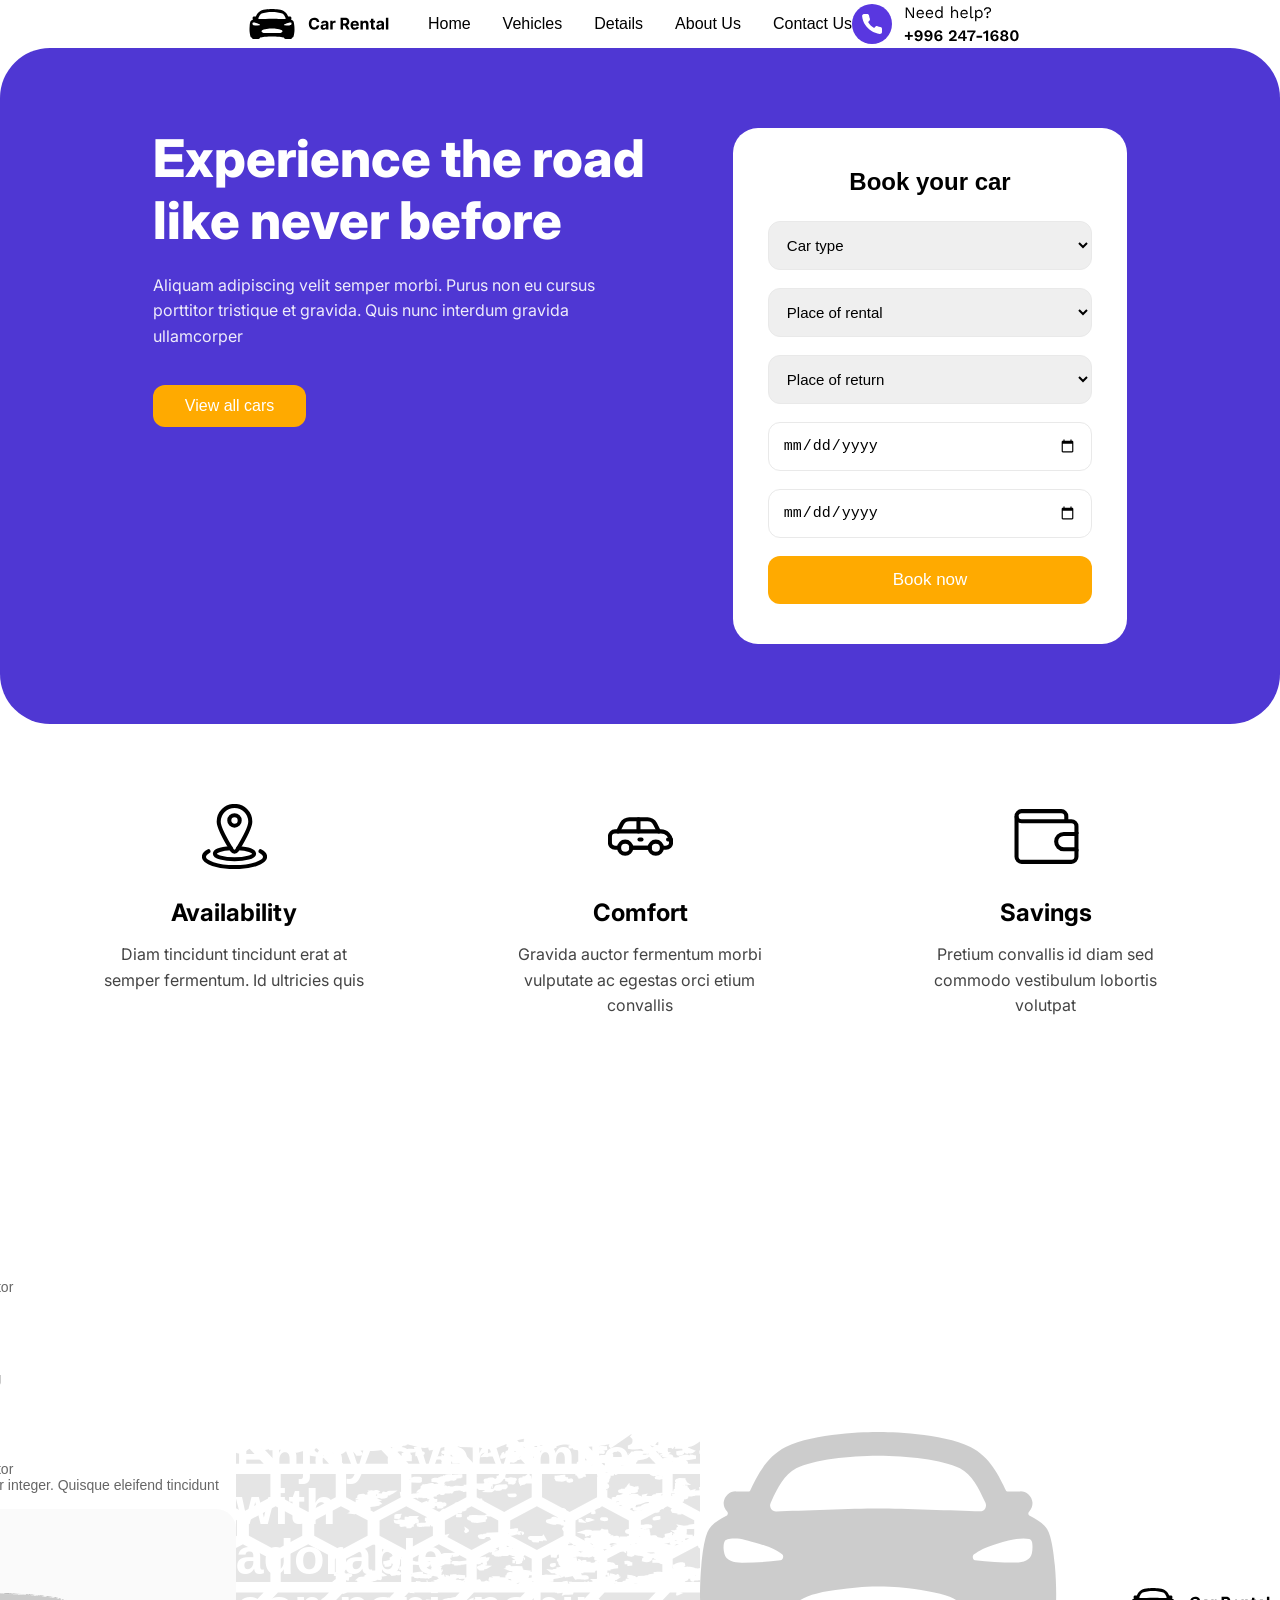
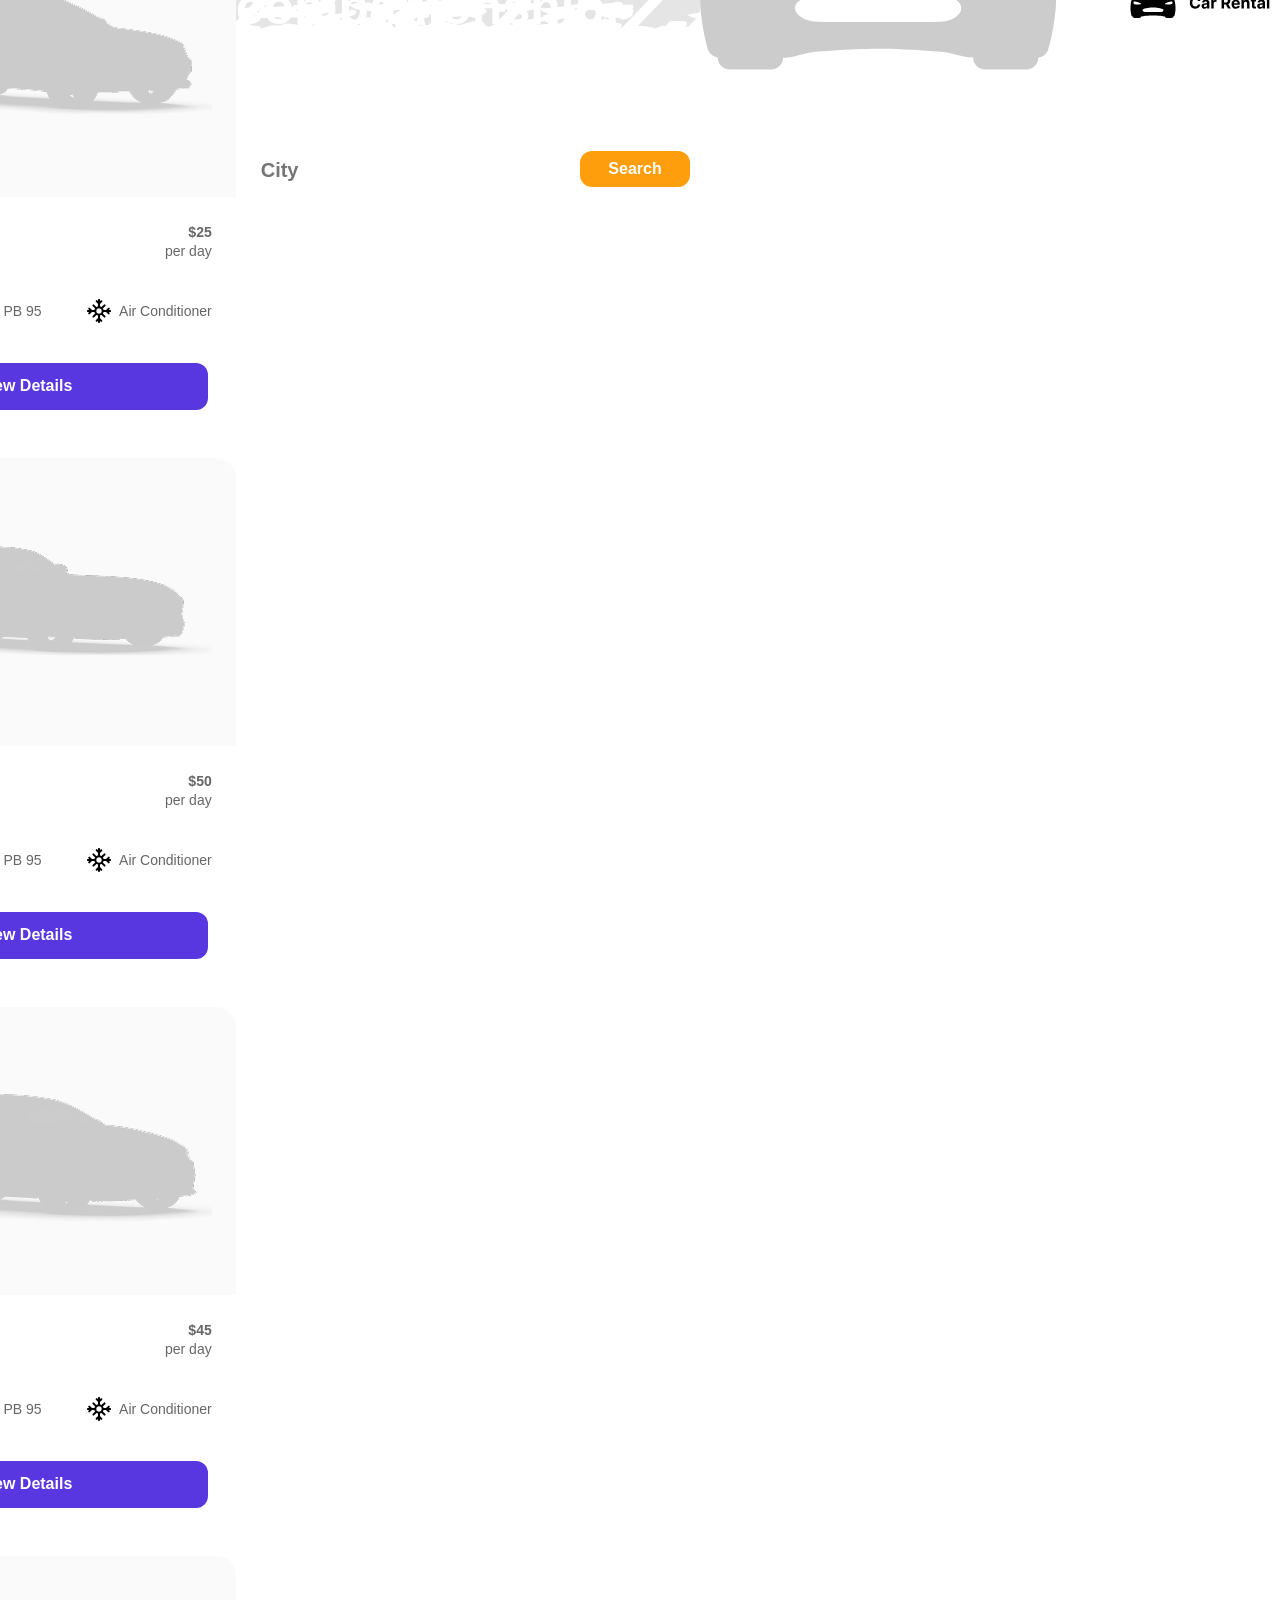
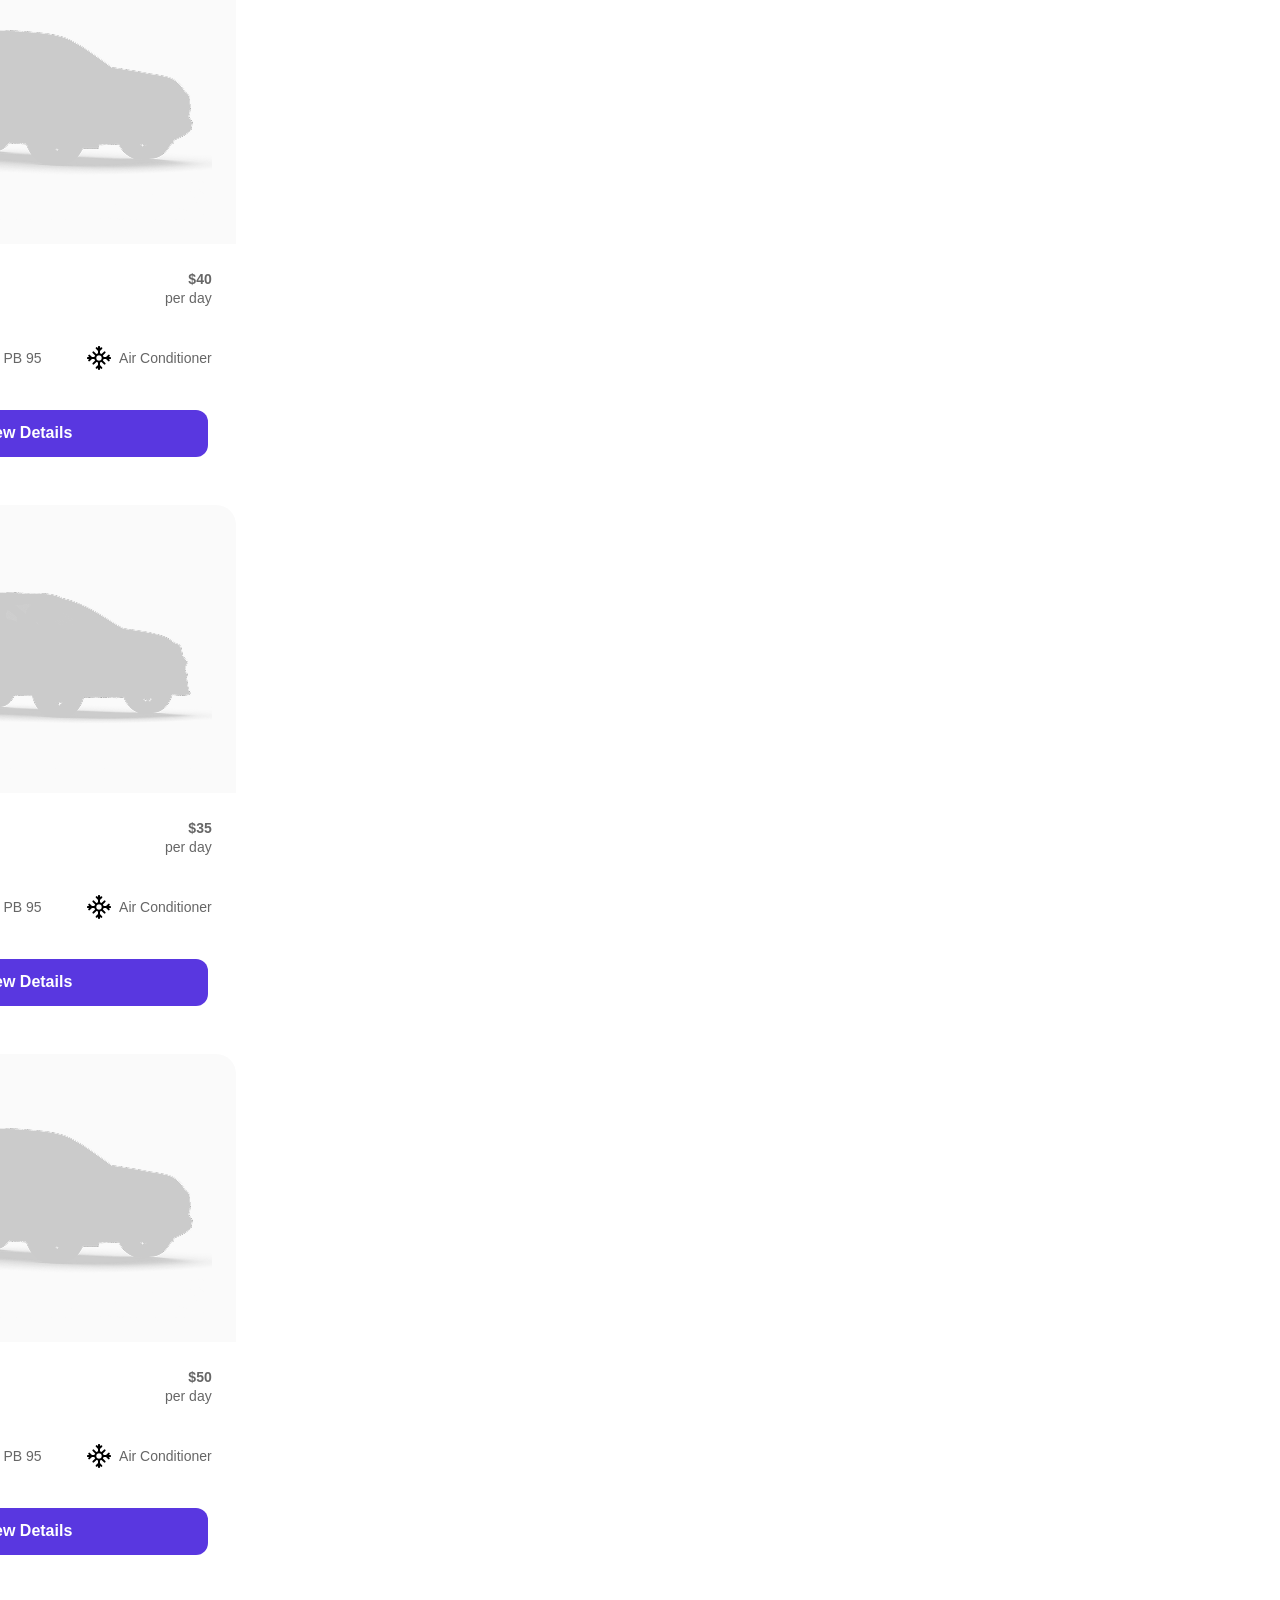
==== commit fe153aee: "diyor section" ====
--- a/index.html
+++ b/index.html
@@ -8,6 +8,7 @@
     <link rel="icon" href="./images/icons/car yellow.svg">
   </head>
   <body>
+
     <header>
       <div class="nav-flex container">
         <img src="./images/logo/Logo.svg" alt="" />
@@ -88,6 +89,348 @@
     </div>
 
   
+
+    <div class="container">
+      <div class="content__wrapper">
+        <div class="image__section">
+          <img src="./images/images/bmw car.png" alt="" />
+        </div>
+
+        <div class="list__section">
+          <div class="list__item">
+            <div class="number__circle">1</div>
+            <div class="text__content">
+              <h3>Erat at semper</h3>
+              <p>
+                Non amet fermentum est in enim at sit ullamcorper. Sit elementum
+                <br />
+                rhoncus nullam feugiat. Risus sem fermentum...
+              </p>
+            </div>
+          </div>
+
+          <div class="list__item">
+            <div class="number__circle">2</div>
+            <div class="text__content">
+              <h3>Urna nec vivamus risus duis arcu</h3>
+              <p>
+                Aliquam adipiscing velit semper morbi. Purus non eu cursus
+                porttitor <br />
+                tristique et gravida. Quis nunc interdum gravida ullamcorper
+              </p>
+            </div>
+          </div>
+
+          <div class="list__item">
+            <div class="number__circle">3</div>
+            <div class="text__content">
+              <h3>Lobortis euismod imperdiet tempus</h3>
+              <p>
+                Viverra scelerisque mauris et nullam molestie et. Augue
+                adipiscing <br />
+                praesent nisl cras nunc luctus viverra nisi
+              </p>
+            </div>
+          </div>
+
+          <div class="list__item">
+            <div class="number__circle">4</div>
+            <div class="text__content">
+              <h3>Cras nulla aliquet nam eleifend amet et</h3>
+              <p>
+                Aliquam adipiscing velit semper morbi. Purus non eu cursus
+                porttitor <br />
+                tristique et gravida. Quis nunc interdum gravida ullamcorper sed
+                br integer. Quisque eleifend tincidunt vulputate libero
+              </p>
+
+    <!-- car card sections -->
+    <section class="shadow">
+      <div class="container shadow__container">
+        <div class="shadow__top">
+          <h1 class="shadow__title">Choose the car that <br />suits you</h1>
+          <a href="#" class="shadow__top__Link">View All→</a>
+        </div>
+        <!-- Cardbox -->
+        <div class="shadow__card__box">
+          <!-- card -->
+          <div class="shadow__card">
+            <img
+              src="./images/images/car shadow.png"
+              alt=""
+              class="shadow__card__img"
+            />
+            <div class="shadow__card__bottom">
+              <div class="shadow__card__costBox">
+                <p class="shadow__card__title">Mercedes</p>
+                <p class="shadow__card__cost">$25</p>
+              </div>
+              <div class="shadow__card__mini">
+                <a href="#" class="shadow__card__carName">Sedan</a>
+                <a href="#" class="shadow__card__car__bolib">per day</a>
+              </div>
+              <div class="shadow__card__improve">
+                <div class="shadow__card__xususBox">
+                  <img
+                    src="./images/icons/skorost.svg"
+                    alt=""
+                    class="shadow__card__xusuImg"
+                  />
+                  <p class="shadow__card__xususText">Automat</p>
+                </div>
+                <div class="shadow__card__xususBox">
+                  <img
+                    src="./images/icons/petrol.svg"
+                    alt=""
+                    class="shadow__card__xusuImg"
+                  />
+                  <p class="shadow__card__xususText">PB 95</p>
+                </div>
+                <div class="shadow__card__xususBox">
+                  <img
+                    src="./images/icons/snow.svg"
+                    alt=""
+                    class="shadow__card__xusuImg"
+                  />
+                  <p class="shadow__card__xususText">Air Conditioner</p>
+                </div>
+              </div>
+              <button class="shadow__card__btn">View Details</button>
+            </div>
+          </div>
+          <div class="shadow__card">
+            <img
+              src="./images/images/car.png"
+              alt=""
+              class="shadow__card__img"
+            />
+            <div class="shadow__card__bottom">
+              <div class="shadow__card__costBox">
+                <p class="shadow__card__title">Mercedes</p>
+                <p class="shadow__card__cost">$50</p>
+              </div>
+              <div class="shadow__card__mini">
+                <a href="#" class="shadow__card__carName">Sedan</a>
+                <a href="#" class="shadow__card__car__bolib">per day</a>
+              </div>
+              <div class="shadow__card__improve">
+                <div class="shadow__card__xususBox">
+                  <img
+                    src="./images/icons/skorost.svg"
+                    alt=""
+                    class="shadow__card__xusuImg"
+                  />
+                  <p class="shadow__card__xususText">Automat</p>
+                </div>
+                <div class="shadow__card__xususBox">
+                  <img
+                    src="./images/icons/petrol.svg"
+                    alt=""
+                    class="shadow__card__xusuImg"
+                  />
+                  <p class="shadow__card__xususText">PB 95</p>
+                </div>
+                <div class="shadow__card__xususBox">
+                  <img
+                    src="./images/icons/snow.svg"
+                    alt=""
+                    class="shadow__card__xusuImg"
+                  />
+                  <p class="shadow__card__xususText">Air Conditioner</p>
+                </div>
+              </div>
+              <button class="shadow__card__btn">View Details</button>
+            </div>
+          </div>
+
+          <div class="shadow__card">
+            <img
+              src="./images/images/merc shadow.png"
+              alt=""
+              class="shadow__card__img"
+            />
+            <div class="shadow__card__bottom">
+              <div class="shadow__card__costBox">
+                <p class="shadow__card__title">Mercedes</p>
+                <p class="shadow__card__cost">$45</p>
+              </div>
+              <div class="shadow__card__mini">
+                <a href="#" class="shadow__card__carName">Sedan</a>
+                <a href="#" class="shadow__card__car__bolib">per day</a>
+              </div>
+              <div class="shadow__card__improve">
+                <div class="shadow__card__xususBox">
+                  <img
+                    src="./images/icons/skorost.svg"
+                    alt=""
+                    class="shadow__card__xusuImg"
+                  />
+                  <p class="shadow__card__xususText">Automat</p>
+                </div>
+                <div class="shadow__card__xususBox">
+                  <img
+                    src="./images/icons/petrol.svg"
+                    alt=""
+                    class="shadow__card__xusuImg"
+                  />
+                  <p class="shadow__card__xususText">PB 95</p>
+                </div>
+                <div class="shadow__card__xususBox">
+                  <img
+                    src="./images/icons/snow.svg"
+                    alt=""
+                    class="shadow__card__xusuImg"
+                  />
+                  <p class="shadow__card__xususText">Air Conditioner</p>
+                </div>
+              </div>
+              <button class="shadow__card__btn">View Details</button>
+            </div>
+          </div>
+
+          <div class="shadow__card">
+            <img
+              src="./images/images/porsche shadow.png"
+              alt=""
+              class="shadow__card__img"
+            />
+            <div class="shadow__card__bottom">
+              <div class="shadow__card__costBox">
+                <p class="shadow__card__title">Porsche</p>
+                <p class="shadow__card__cost">$40</p>
+              </div>
+              <div class="shadow__card__mini">
+                <a href="#" class="shadow__card__carName">SUV</a>
+                <a href="#" class="shadow__card__car__bolib">per day</a>
+              </div>
+              <div class="shadow__card__improve">
+                <div class="shadow__card__xususBox">
+                  <img
+                    src="./images/icons/skorost.svg"
+                    alt=""
+                    class="shadow__card__xusuImg"
+                  />
+                  <p class="shadow__card__xususText">Automat</p>
+                </div>
+                <div class="shadow__card__xususBox">
+                  <img
+                    src="./images/icons/petrol.svg"
+                    alt=""
+                    class="shadow__card__xusuImg"
+                  />
+                  <p class="shadow__card__xususText">PB 95</p>
+                </div>
+                <div class="shadow__card__xususBox">
+                  <img
+                    src="./images/icons/snow.svg"
+                    alt=""
+                    class="shadow__card__xusuImg"
+                  />
+                  <p class="shadow__card__xususText">Air Conditioner</p>
+                </div>
+              </div>
+              <button class="shadow__card__btn">View Details</button>
+            </div>
+          </div>
+
+          <div class="shadow__card">
+            <img
+              src="./images/images/toyota shadow.png"
+              alt=""
+              class="shadow__card__img"
+            />
+            <div class="shadow__card__bottom">
+              <div class="shadow__card__costBox">
+                <p class="shadow__card__title">Toyota</p>
+                <p class="shadow__card__cost">$35</p>
+              </div>
+              <div class="shadow__card__mini">
+                <a href="#" class="shadow__card__carName">Sedan</a>
+                <a href="#" class="shadow__card__car__bolib">per day</a>
+              </div>
+              <div class="shadow__card__improve">
+                <div class="shadow__card__xususBox">
+                  <img
+                    src="./images/icons/skorost.svg"
+                    alt=""
+                    class="shadow__card__xusuImg"
+                  />
+                  <p class="shadow__card__xususText">Automat</p>
+                </div>
+                <div class="shadow__card__xususBox">
+                  <img
+                    src="./images/icons/petrol.svg"
+                    alt=""
+                    class="shadow__card__xusuImg"
+                  />
+                  <p class="shadow__card__xususText">PB 95</p>
+                </div>
+                <div class="shadow__card__xususBox">
+                  <img
+                    src="./images/icons/snow.svg"
+                    alt=""
+                    class="shadow__card__xusuImg"
+                  />
+                  <p class="shadow__card__xususText">Air Conditioner</p>
+                </div>
+              </div>
+              <button class="shadow__card__btn">View Details</button>
+            </div>
+          </div>
+
+          <div class="shadow__card">
+            <img
+              src="./images/images/porsche shadow.png"
+              alt=""
+              class="shadow__card__img"
+            />
+            <div class="shadow__card__bottom">
+              <div class="shadow__card__costBox">
+                <p class="shadow__card__title">Porsche</p>
+                <p class="shadow__card__cost">$50</p>
+              </div>
+              <div class="shadow__card__mini">
+                <a href="#" class="shadow__card__carName">SUV</a>
+                <a href="#" class="shadow__card__car__bolib">per day</a>
+              </div>
+              <div class="shadow__card__improve">
+                <div class="shadow__card__xususBox">
+                  <img
+                    src="./images/icons/skorost.svg"
+                    alt=""
+                    class="shadow__card__xusuImg"
+                  />
+                  <p class="shadow__card__xususText">Automat</p>
+                </div>
+                <div class="shadow__card__xususBox">
+                  <img
+                    src="./images/icons/petrol.svg"
+                    alt=""
+                    class="shadow__card__xusuImg"
+                  />
+                  <p class="shadow__card__xususText">PB 95</p>
+                </div>
+                <div class="shadow__card__xususBox">
+                  <img
+                    src="./images/icons/snow.svg"
+                    alt=""
+                    class="shadow__card__xusuImg"
+                  />
+                  <p class="shadow__card__xususText">Air Conditioner</p>
+                </div>
+              </div>
+              <button class="shadow__card__btn">View Details</button>
+
+            </div>
+          </div>
+        </div>
+      </div>
+
+    </div>
+
+    </section>
+
+
     <!-- <==Enjoy Section==> -->
     <section class="enjoy">
       <div class="container enjoy__container">
@@ -200,5 +543,6 @@
       </div>
     </footer>
 
+
   </body>
 </html>
--- a/css/style.css
+++ b/css/style.css
@@ -1,6 +1,9 @@
-/* Font */
+
+@import url("https://fonts.googleapis.com/css2?family=Inter:ital,opsz,wght@0,14..32,100..900;1,14..32,100..900&family=Poppins:ital,wght@0,100;0,200;0,300;0,400;0,500;0,600;0,700;0,800;0,900;1,100;1,200;1,300;1,400;1,500;1,600;1,700;1,800;1,900&family=Stack+Sans+Headline:wght@200..700&display=swap");
+/* Font
 
 @import url("https://fonts.googleapis.com/css2?family=Work+Sans:ital,wght@0,100..900;1,100..900&display=swap");
+>>>>>>> 1d55cbdac7cde8e1b064e76ee6c3036a74c56b2f */
 
 * {
   margin: 0;
@@ -26,6 +29,165 @@
   max-width: 1440px;
 }
 
+<<<<<<< HEAD
+
+  .nav-flex {
+  display: flex;
+  justify-content: center;
+  align-items: center; 
+ justify-content: space-between; 
+ } 
+
+  .writes { 
+   display: flex; 
+   gap: 32px; 
+   align-items: center;
+  justify-content: center; 
+ } 
+
+
+
+.hero-section {
+  width: 100%;
+  padding: 80px 60px;
+  background-color: #4F37D3; 
+  border-radius: 50px;
+  display: flex;
+  justify-content: space-between;
+  align-items: flex-start;
+  position: relative;
+  overflow: hidden;
+}
+
+.hero-section::before {
+  content: "";
+  position: absolute;
+  top: 0;
+  left: 0;
+  width: 100%;
+  height: 100%;
+  background: url("../images/bg/Group.svg") dark no-repeat center left;
+  opacity: 0.15;
+  background-size: cover;
+  pointer-events: none;
+}
+
+.hero-left {
+  width: 50%;
+  color: #fff;
+  position: relative;
+  z-index: 2;
+  padding-bottom: 200px;
+}
+
+.hero-left h1 {
+  font-family: Inter;
+  font-size: 52px;
+  font-weight: 800;
+  line-height: 1.2;
+  margin-bottom: 20px;
+}
+
+.hero-left p {
+  font-family:  Inter;
+  width: 80%;
+  font-size: 16px;
+  line-height: 1.6;
+  margin-bottom: 35px;
+  opacity: 0.9;
+}
+
+.view-btn {
+  background: #FFAA00;
+  padding: 12px 32px;
+  border: none;
+  border-radius: 12px;
+  color: #fff;
+  font-size: 16px;
+  cursor: pointer;
+  transition: 0.2s;
+}
+
+.view-btn:hover {
+  background: #e79900;
+}
+
+.hero-right {
+  width: 34%;
+  background: #fff;
+  padding: 40px 35px;
+  border-radius: 25px;
+  position: relative;
+  z-index: 2;
+}
+
+.hero-right h2 {
+  text-align: center;
+  margin-bottom: 25px;
+  font-size: 24px;
+}
+
+.form-box select,
+.form-box input {
+  width: 100%;
+  padding: 14px;
+  border-radius: 12px;
+  border: 1px solid #e9e9e9;
+  margin-bottom: 18px;
+  font-size: 15px;
+  outline: none;
+}
+
+.book-btn {
+  width: 100%;
+  background: #FFAA00;
+  border: none;
+  padding: 14px;
+  font-size: 17px;
+  border-radius: 12px;
+  color: #fff;
+  cursor: pointer;
+}
+
+.book-btn:hover {
+  background: #e79900;
+}
+
+
+.features-section {
+  width: 100%;
+  padding: 80px 60px;
+  display: flex;
+  justify-content: space-between;
+  text-align: center;
+}
+
+.feature-box {
+  width: 30%;
+}
+
+.feature-box img {
+  width: 65px;
+  margin-bottom: 25px;
+}
+
+.feature-box h3 {
+  font-family: Inter;
+  font-size: 24px;
+  font-weight: 700;
+  margin-bottom: 15px;
+}
+
+.feature-box p {
+  font-family: Inter;
+  font-size: 16px;
+  line-height: 1.6;
+  color: #444;
+  width: 80%;
+  margin: 0 auto;
+}
+
+=======
 <<<<<<< HEAD
 
 body {
@@ -322,6 +484,7 @@
 }
 /* enjoy section */
 
+>>>>>>> 23c5a7686a5a718ceebdd486b0ba5461ff082c95
 .enjoy__container {
   width: 1296px;
   border-radius: 20px;
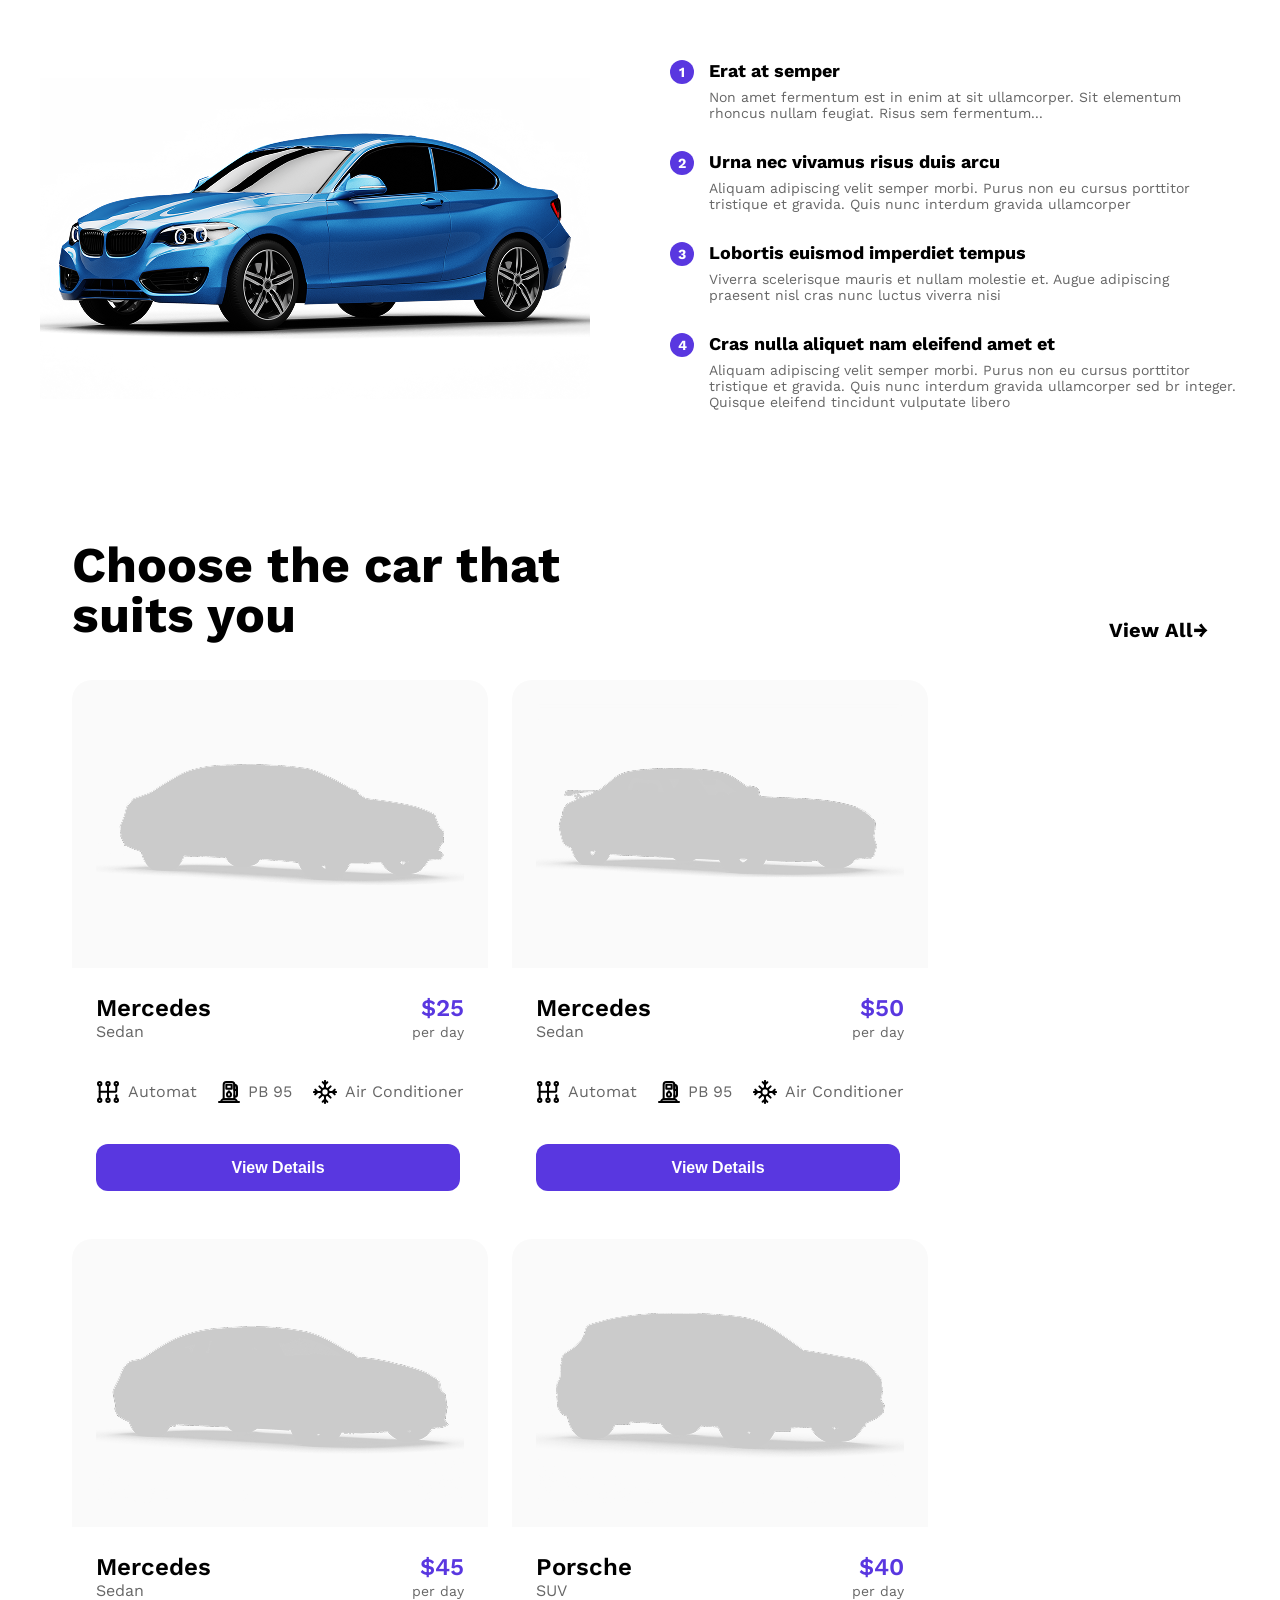
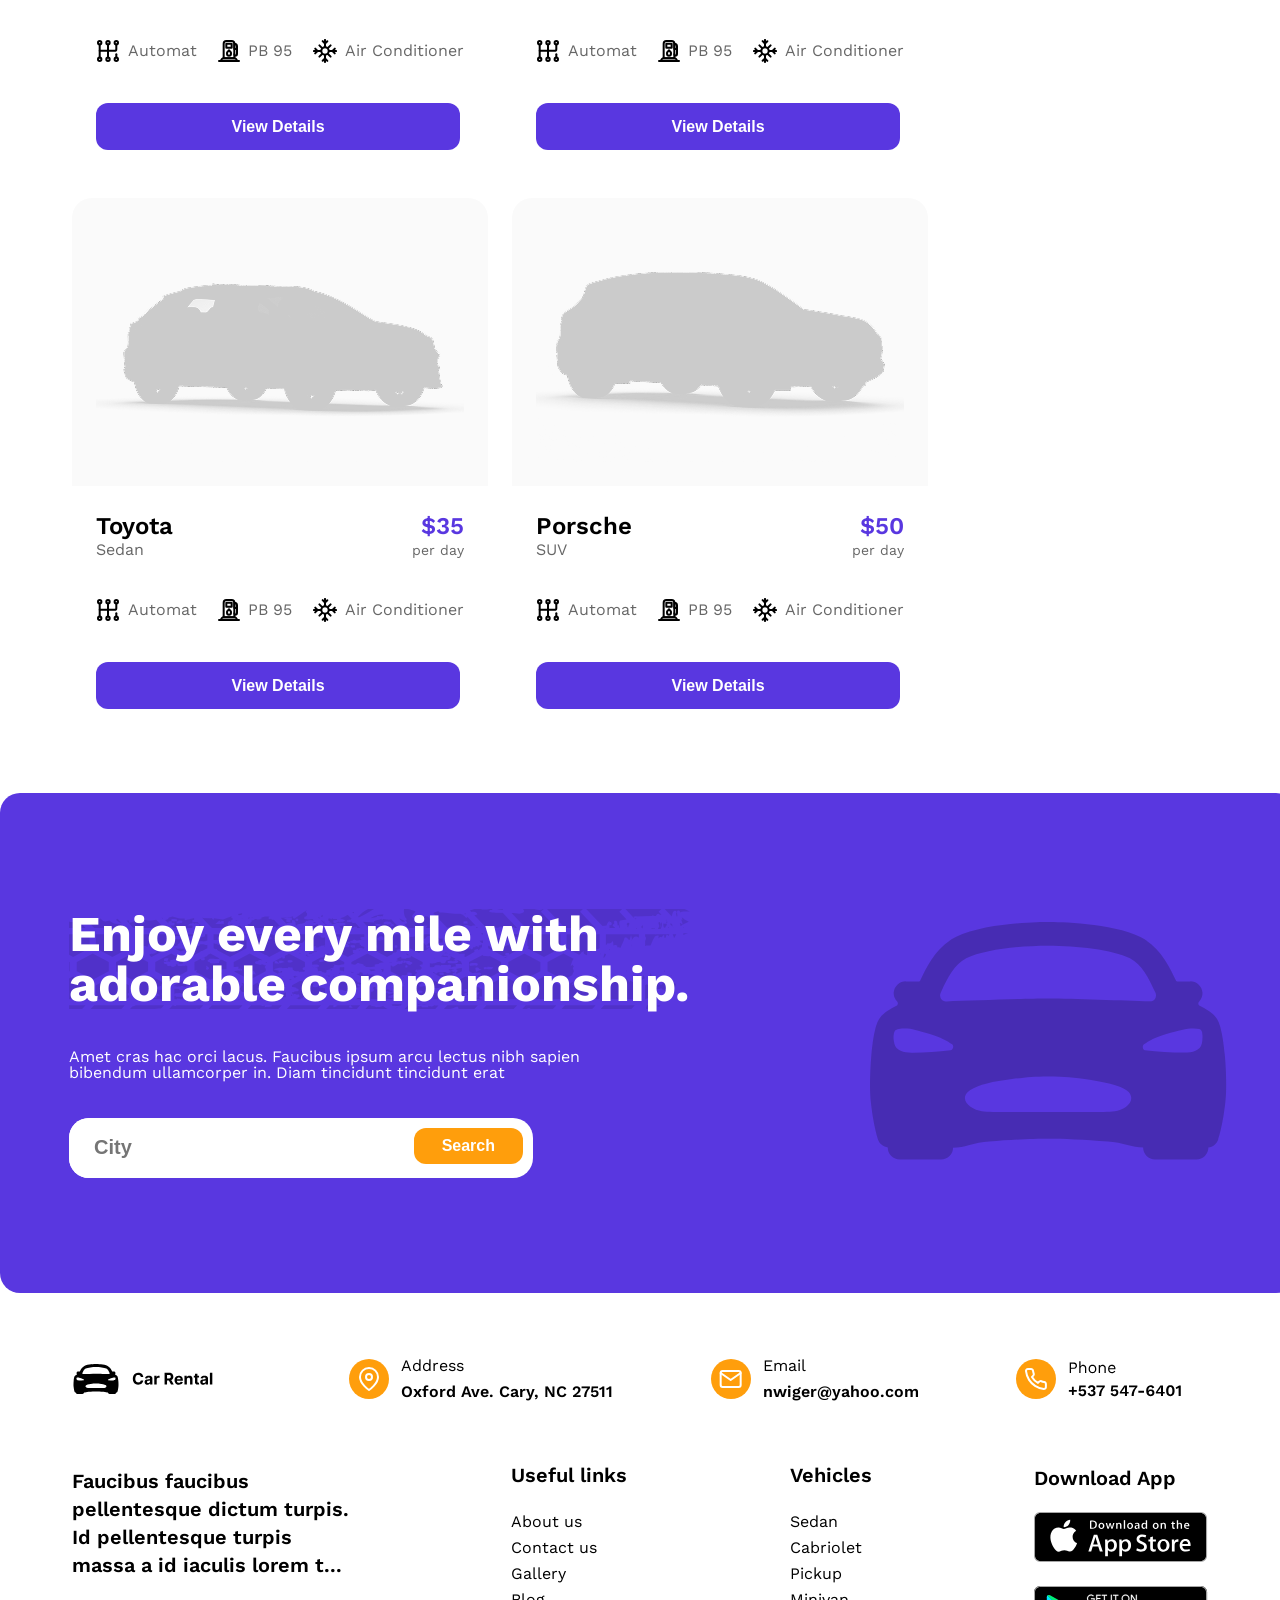
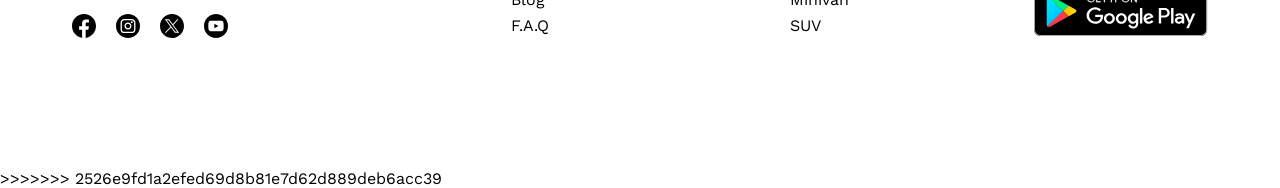
==== commit 8e0dcd00: "index.html is updated" ====
--- a/index.html
+++ b/index.html
@@ -3,93 +3,10 @@
   <head>
     <meta charset="UTF-8" />
     <meta name="viewport" content="width=device-width, initial-scale=1.0" />
-    <title>Car Rental </title>
+    <title>exam</title>
     <link rel="stylesheet" href="./css/style.css" />
-    <link rel="icon" href="./images/icons/car yellow.svg">
   </head>
   <body>
-
-    <header>
-      <div class="nav-flex container">
-        <img src="./images/logo/Logo.svg" alt="" />
-        <ul class="writes">
-          <li>Home</li>
-          <li>Vehicles</li>
-          <li>Details</li>
-          <li>About Us</li>
-          <li>Contact Us</li>
-        </ul>
-        <img src="./images/icons/Icons call.svg" alt="" class="callimage" />
-      </div>
-    </header>
-    <!-- MAIN -->
-    <main>
-      <div class="hero-section container">
-        <div class="hero-left">
-          <h1 class="h1bot">Experience the road<br />like never before</h1>
-
-          <p>
-            Aliquam adipiscing velit semper morbi. Purus non eu cursus porttitor
-            tristique et gravida. Quis nunc interdum gravida ullamcorper
-          </p>
-
-          <button class="view-btn">View all cars</button>
-        </div>
-
-        <div class="hero-right">
-          <h2>Book your car</h2>
-
-          <div class="form-box">
-            <select>
-              <option>Car type</option>
-            </select>
-
-            <select>
-              <option>Place of rental</option>
-            </select>
-
-            <select>
-              <option>Place of return</option>
-            </select>
-
-            <input type="date" placeholder="Rental date" />
-            <input type="date" placeholder="Return date" />
-
-            <button class="book-btn">Book now</button>
-          </div>
-        </div>
-      </div>
-    </main>
-
-    <div class="features-section">
-      <div class="feature-box">
-        <img src="./images/icons/location.svg" alt="icon" />
-        <h3>Availability</h3>
-        <p>
-          Diam tincidunt tincidunt erat at semper fermentum. Id ultricies quis
-        </p>
-      </div>
-
-      <div class="feature-box">
-        <img src="./images/icons/car.svg" alt="icon" />
-        <h3>Comfort</h3>
-        <p>
-          Gravida auctor fermentum morbi vulputate ac egestas orci etium
-          convallis
-        </p>
-      </div>
-
-      <div class="feature-box">
-        <img src="./images/icons/pocket.svg" alt="icon" />
-        <h3>Savings</h3>
-        <p>
-          Pretium convallis id diam sed commodo vestibulum lobortis volutpat
-        </p>
-      </div>
-    </div>
-
-  
-
     <div class="container">
       <div class="content__wrapper">
         <div class="image__section">
@@ -143,7 +60,11 @@
                 tristique et gravida. Quis nunc interdum gravida ullamcorper sed
                 br integer. Quisque eleifend tincidunt vulputate libero
               </p>
-
+            </div>
+          </div>
+        </div>
+      </div>
+    </div>
     <!-- car card sections -->
     <section class="shadow">
       <div class="container shadow__container">
@@ -420,16 +341,11 @@
                 </div>
               </div>
               <button class="shadow__card__btn">View Details</button>
-
             </div>
           </div>
         </div>
       </div>
-
-    </div>
-
     </section>
-
 
     <!-- <==Enjoy Section==> -->
     <section class="enjoy">
@@ -542,7 +458,6 @@
         </div>
       </div>
     </footer>
-
-
+    >>>>>>> 2526e9fd1a2efed69d8b81e7d62d889deb6acc39
   </body>
 </html>
--- a/css/style.css
+++ b/css/style.css
@@ -1,9 +1,6 @@
-
-@import url("https://fonts.googleapis.com/css2?family=Inter:ital,opsz,wght@0,14..32,100..900;1,14..32,100..900&family=Poppins:ital,wght@0,100;0,200;0,300;0,400;0,500;0,600;0,700;0,800;0,900;1,100;1,200;1,300;1,400;1,500;1,600;1,700;1,800;1,900&family=Stack+Sans+Headline:wght@200..700&display=swap");
-/* Font
+/* Font */
 
 @import url("https://fonts.googleapis.com/css2?family=Work+Sans:ital,wght@0,100..900;1,100..900&display=swap");
->>>>>>> 1d55cbdac7cde8e1b064e76ee6c3036a74c56b2f */
 
 * {
   margin: 0;
@@ -29,179 +26,6 @@
   max-width: 1440px;
 }
 
-<<<<<<< HEAD
-
-  .nav-flex {
-  display: flex;
-  justify-content: center;
-  align-items: center; 
- justify-content: space-between; 
- } 
-
-  .writes { 
-   display: flex; 
-   gap: 32px; 
-   align-items: center;
-  justify-content: center; 
- } 
-
-
-
-.hero-section {
-  width: 100%;
-  padding: 80px 60px;
-  background-color: #4F37D3; 
-  border-radius: 50px;
-  display: flex;
-  justify-content: space-between;
-  align-items: flex-start;
-  position: relative;
-  overflow: hidden;
-}
-
-.hero-section::before {
-  content: "";
-  position: absolute;
-  top: 0;
-  left: 0;
-  width: 100%;
-  height: 100%;
-  background: url("../images/bg/Group.svg") dark no-repeat center left;
-  opacity: 0.15;
-  background-size: cover;
-  pointer-events: none;
-}
-
-.hero-left {
-  width: 50%;
-  color: #fff;
-  position: relative;
-  z-index: 2;
-  padding-bottom: 200px;
-}
-
-.hero-left h1 {
-  font-family: Inter;
-  font-size: 52px;
-  font-weight: 800;
-  line-height: 1.2;
-  margin-bottom: 20px;
-}
-
-.hero-left p {
-  font-family:  Inter;
-  width: 80%;
-  font-size: 16px;
-  line-height: 1.6;
-  margin-bottom: 35px;
-  opacity: 0.9;
-}
-
-.view-btn {
-  background: #FFAA00;
-  padding: 12px 32px;
-  border: none;
-  border-radius: 12px;
-  color: #fff;
-  font-size: 16px;
-  cursor: pointer;
-  transition: 0.2s;
-}
-
-.view-btn:hover {
-  background: #e79900;
-}
-
-.hero-right {
-  width: 34%;
-  background: #fff;
-  padding: 40px 35px;
-  border-radius: 25px;
-  position: relative;
-  z-index: 2;
-}
-
-.hero-right h2 {
-  text-align: center;
-  margin-bottom: 25px;
-  font-size: 24px;
-}
-
-.form-box select,
-.form-box input {
-  width: 100%;
-  padding: 14px;
-  border-radius: 12px;
-  border: 1px solid #e9e9e9;
-  margin-bottom: 18px;
-  font-size: 15px;
-  outline: none;
-}
-
-.book-btn {
-  width: 100%;
-  background: #FFAA00;
-  border: none;
-  padding: 14px;
-  font-size: 17px;
-  border-radius: 12px;
-  color: #fff;
-  cursor: pointer;
-}
-
-.book-btn:hover {
-  background: #e79900;
-}
-
-
-.features-section {
-  width: 100%;
-  padding: 80px 60px;
-  display: flex;
-  justify-content: space-between;
-  text-align: center;
-}
-
-.feature-box {
-  width: 30%;
-}
-
-.feature-box img {
-  width: 65px;
-  margin-bottom: 25px;
-}
-
-.feature-box h3 {
-  font-family: Inter;
-  font-size: 24px;
-  font-weight: 700;
-  margin-bottom: 15px;
-}
-
-.feature-box p {
-  font-family: Inter;
-  font-size: 16px;
-  line-height: 1.6;
-  color: #444;
-  width: 80%;
-  margin: 0 auto;
-}
-
-=======
-<<<<<<< HEAD
-
-body {
-  margin: 0;
-  font-weight: 700;
-  font-family: Arial, sans-serif;
-}
-
-.container {
-  width: 100%;
-  display: flex;
-  justify-content: center;
-}
-
 .content__wrapper {
   display: flex;
   gap: 80px;
@@ -236,7 +60,7 @@
 .number__circle {
   width: 24px;
   height: 24px;
-  background-color: #5937E0;
+  background-color: #5937e0;
   color: #fff;
   border-radius: 50%;
   display: flex;
@@ -269,7 +93,6 @@
   }
 }
 
-
 /*  */
 .obshiy {
   margin: 0 auto;
@@ -281,7 +104,7 @@
 }
 
 .choose {
- margin: 0;
+  margin: 0;
   padding: 0;
   font-size: 50px;
   color: black;
@@ -312,7 +135,7 @@
   width: 416px;
   height: 513px;
   border-radius: 20px;
-  background: #FAFAFA;
+  background: #fafafa;
 }
 
 .shadow {
@@ -327,7 +150,7 @@
   padding: 0;
   gap: 24px;
   display: flex;
- font-size: 24px;
+  font-size: 24px;
 }
 
 .dollar {
@@ -335,7 +158,7 @@
   padding: 0;
   display: flex;
   font-size: 24px;
-  color: #5937E0;
+  color: #5937e0;
   display: flex;
   margin-top: 209px;
 }
@@ -344,9 +167,7 @@
   margin: 0;
   padding: 0;
   display: flex;
-
-}
-=======
+}
 /* shadow section */
 
 .shadow__container {
@@ -484,7 +305,6 @@
 }
 /* enjoy section */
 
->>>>>>> 23c5a7686a5a718ceebdd486b0ba5461ff082c95
 .enjoy__container {
   width: 1296px;
   border-radius: 20px;
@@ -633,4 +453,3 @@
   flex-direction: column;
   gap: 24px;
 }
->>>>>>> 2526e9fd1a2efed69d8b81e7d62d889deb6acc39
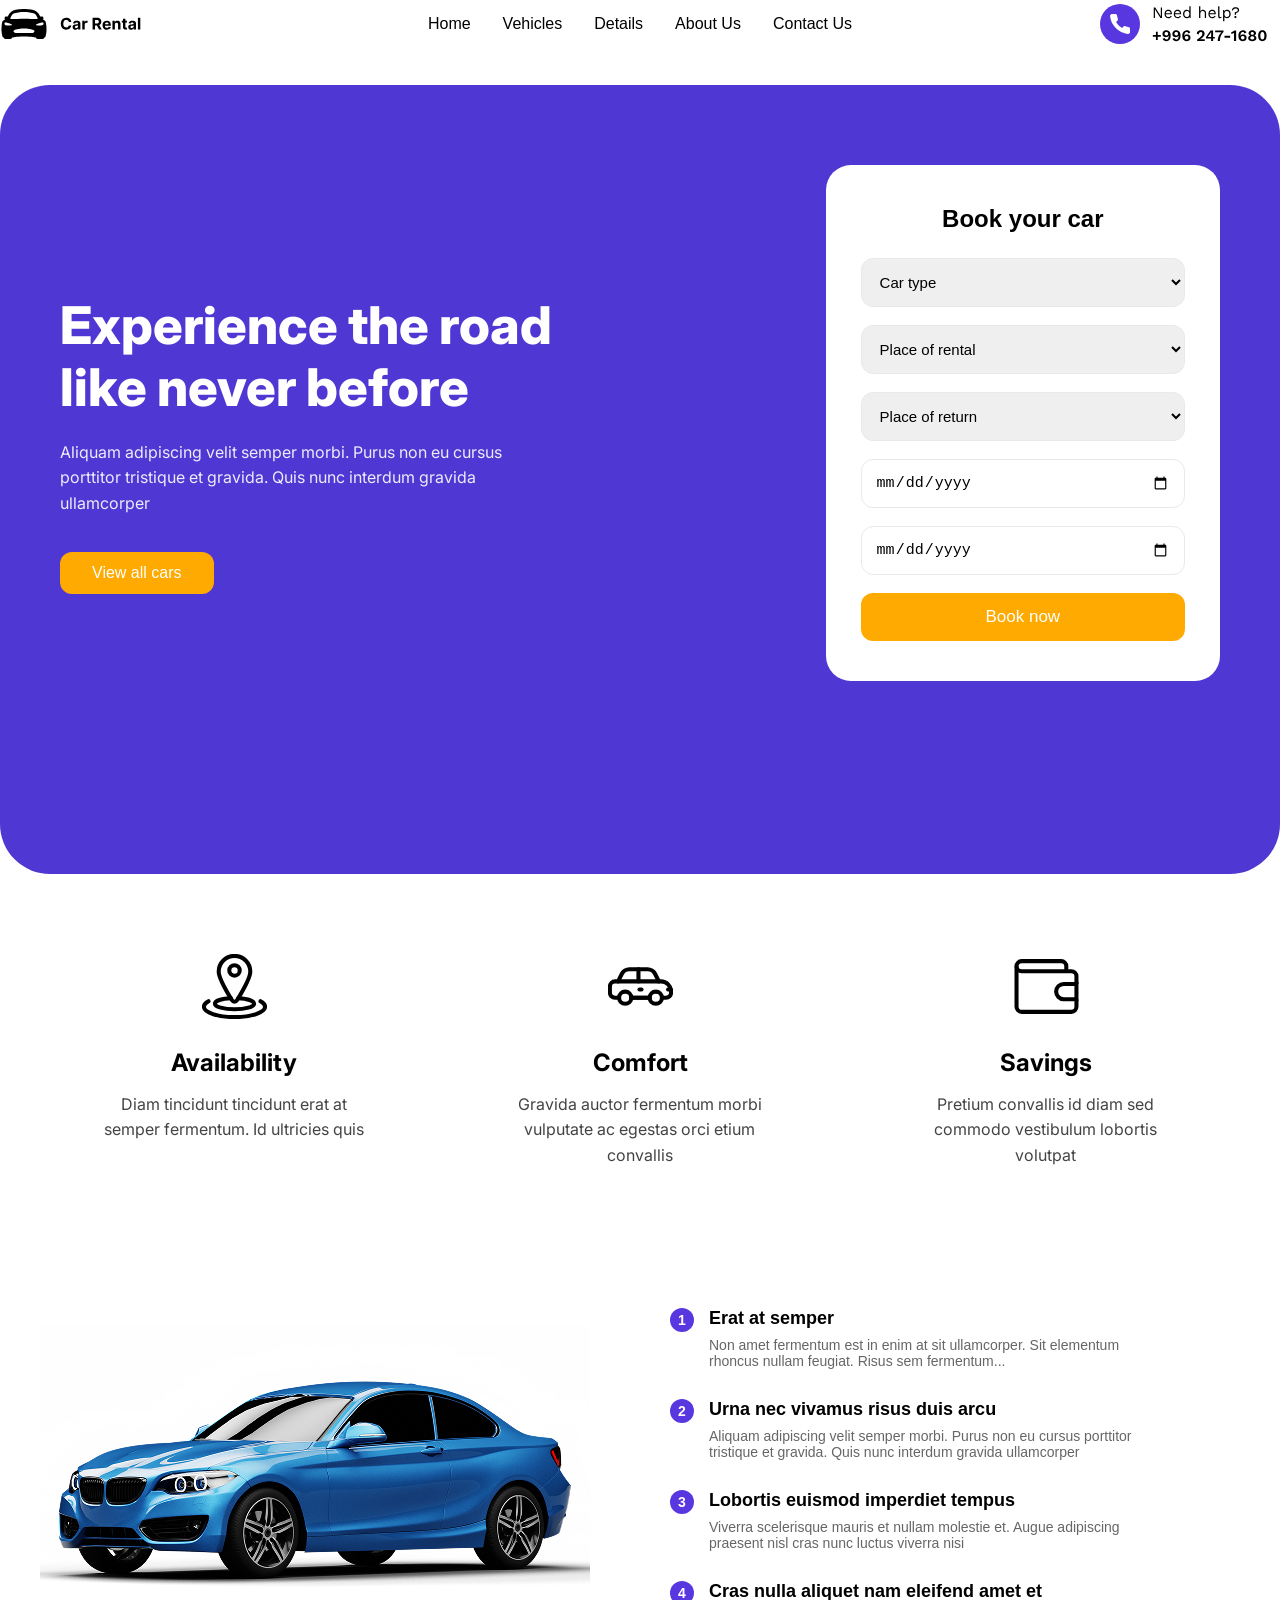
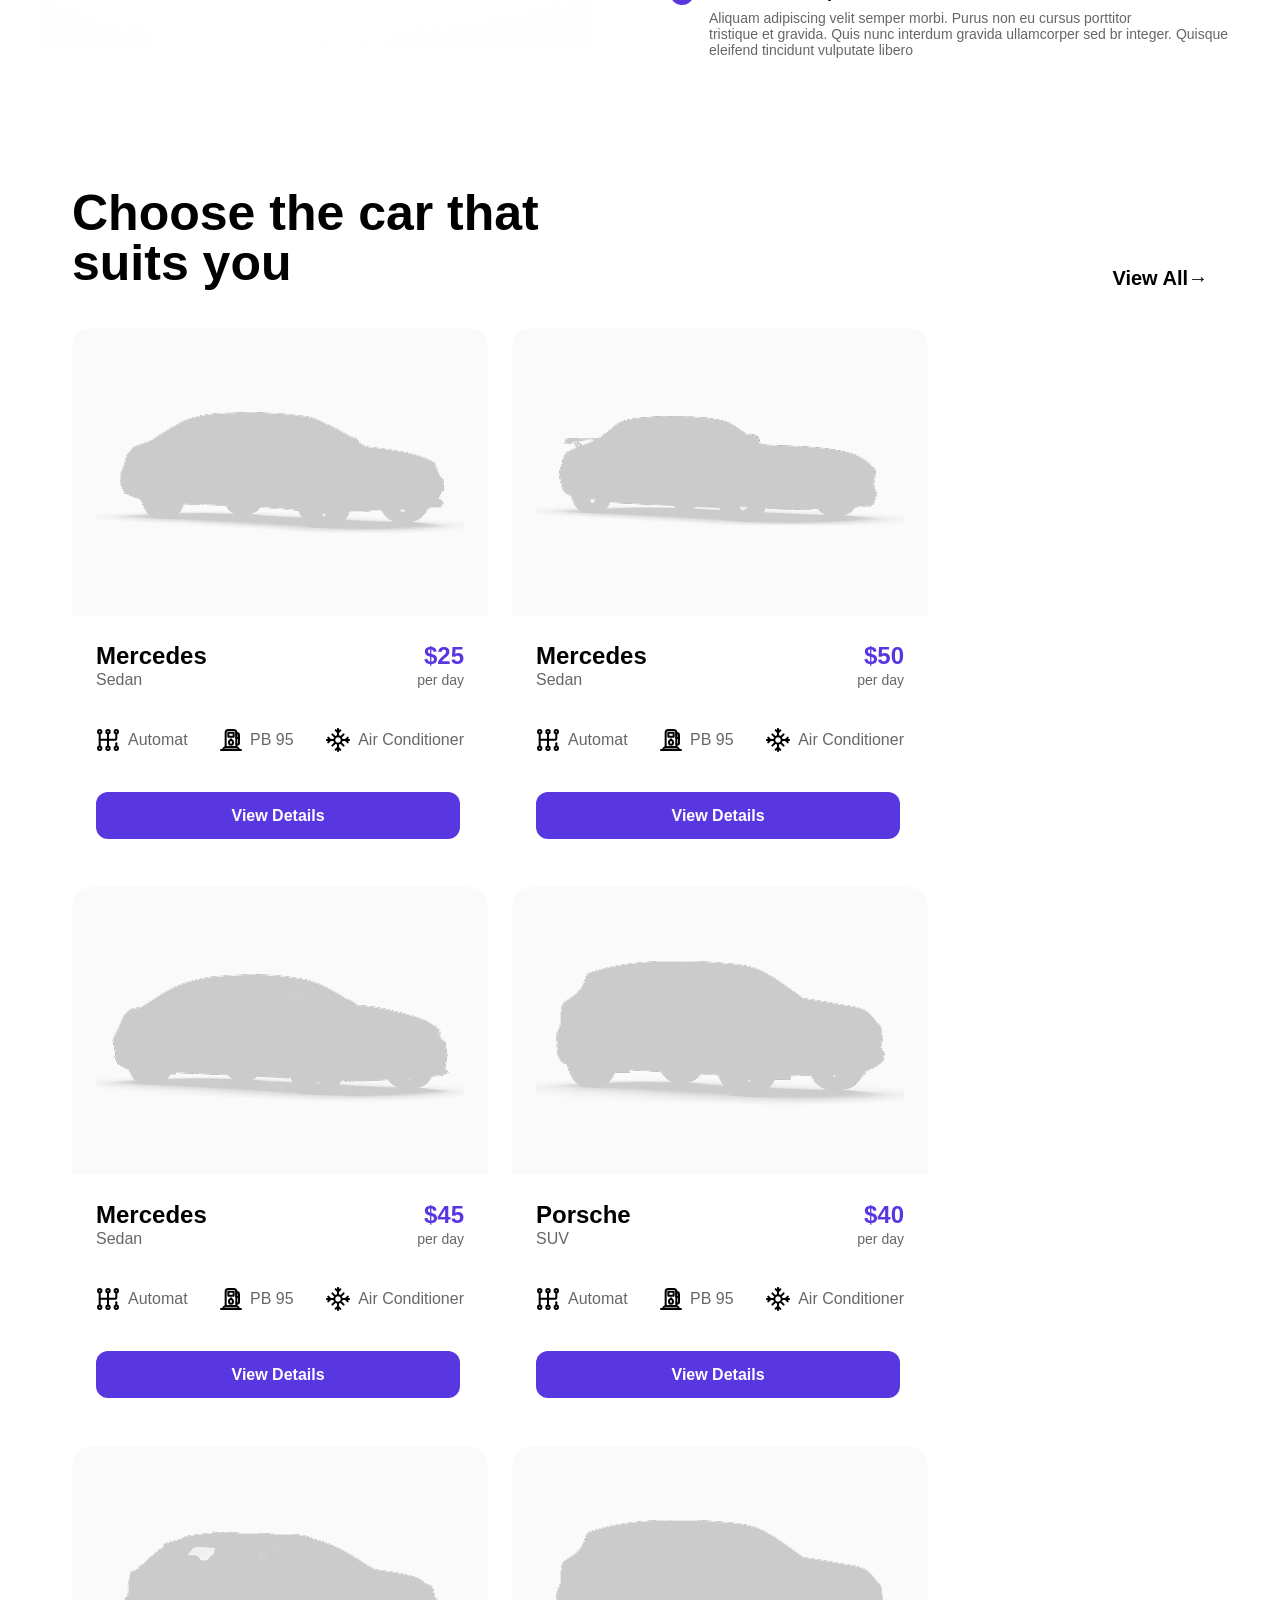
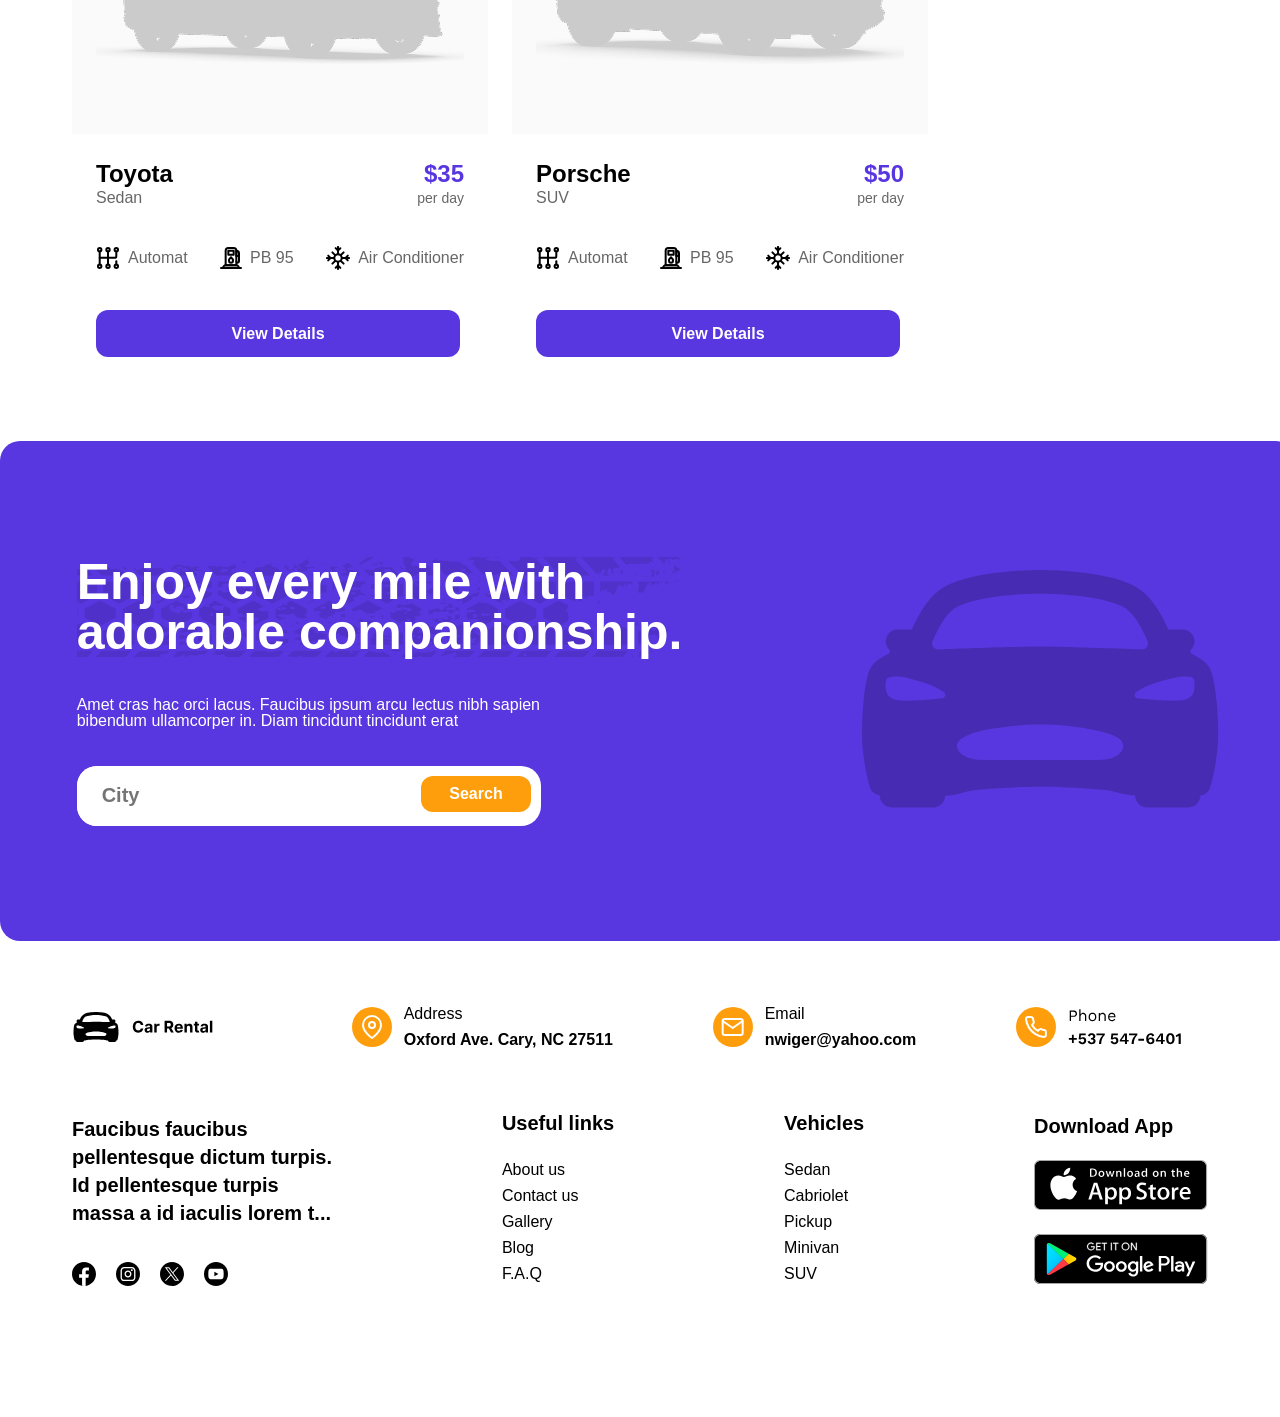
==== commit c13d5453: "all of the codes are updated" ====
--- a/index.html
+++ b/index.html
@@ -3,375 +3,458 @@
   <head>
     <meta charset="UTF-8" />
     <meta name="viewport" content="width=device-width, initial-scale=1.0" />
-    <title>exam</title>
+    <title>Car Rental</title>
     <link rel="stylesheet" href="./css/style.css" />
+    <link rel="icon" href="./images/icons/car yellow.svg" />
   </head>
   <body>
-    <div class="container">
-      <div class="content__wrapper">
-        <div class="image__section">
-          <img src="./images/images/bmw car.png" alt="" />
-        </div>
-
-        <div class="list__section">
-          <div class="list__item">
-            <div class="number__circle">1</div>
-            <div class="text__content">
-              <h3>Erat at semper</h3>
-              <p>
-                Non amet fermentum est in enim at sit ullamcorper. Sit elementum
-                <br />
-                rhoncus nullam feugiat. Risus sem fermentum...
-              </p>
-            </div>
-          </div>
-
-          <div class="list__item">
-            <div class="number__circle">2</div>
-            <div class="text__content">
-              <h3>Urna nec vivamus risus duis arcu</h3>
-              <p>
-                Aliquam adipiscing velit semper morbi. Purus non eu cursus
-                porttitor <br />
-                tristique et gravida. Quis nunc interdum gravida ullamcorper
-              </p>
-            </div>
-          </div>
-
-          <div class="list__item">
-            <div class="number__circle">3</div>
-            <div class="text__content">
-              <h3>Lobortis euismod imperdiet tempus</h3>
-              <p>
-                Viverra scelerisque mauris et nullam molestie et. Augue
-                adipiscing <br />
-                praesent nisl cras nunc luctus viverra nisi
-              </p>
-            </div>
-          </div>
-
-          <div class="list__item">
-            <div class="number__circle">4</div>
-            <div class="text__content">
-              <h3>Cras nulla aliquet nam eleifend amet et</h3>
-              <p>
-                Aliquam adipiscing velit semper morbi. Purus non eu cursus
-                porttitor <br />
-                tristique et gravida. Quis nunc interdum gravida ullamcorper sed
-                br integer. Quisque eleifend tincidunt vulputate libero
-              </p>
-            </div>
-          </div>
-        </div>
+    <header>
+      <div class="nav-flex container">
+        <img src="./images/logo/Logo.svg" alt="" />
+        <ul class="writes">
+          <li>Home</li>
+          <li>Vehicles</li>
+          <li>Details</li>
+          <li>About Us</li>
+          <li>Contact Us</li>
+        </ul>
+        <img src="./images/icons/Icons call.svg" alt="" class="callimage" />
       </div>
-    </div>
-    <!-- car card sections -->
-    <section class="shadow">
-      <div class="container shadow__container">
-        <div class="shadow__top">
-          <h1 class="shadow__title">Choose the car that <br />suits you</h1>
-          <a href="#" class="shadow__top__Link">View All→</a>
-        </div>
-        <!-- Cardbox -->
-        <div class="shadow__card__box">
-          <!-- card -->
-          <div class="shadow__card">
-            <img
-              src="./images/images/car shadow.png"
-              alt=""
-              class="shadow__card__img"
-            />
-            <div class="shadow__card__bottom">
-              <div class="shadow__card__costBox">
-                <p class="shadow__card__title">Mercedes</p>
-                <p class="shadow__card__cost">$25</p>
-              </div>
-              <div class="shadow__card__mini">
-                <a href="#" class="shadow__card__carName">Sedan</a>
-                <a href="#" class="shadow__card__car__bolib">per day</a>
-              </div>
-              <div class="shadow__card__improve">
-                <div class="shadow__card__xususBox">
-                  <img
-                    src="./images/icons/skorost.svg"
-                    alt=""
-                    class="shadow__card__xusuImg"
-                  />
-                  <p class="shadow__card__xususText">Automat</p>
-                </div>
-                <div class="shadow__card__xususBox">
-                  <img
-                    src="./images/icons/petrol.svg"
-                    alt=""
-                    class="shadow__card__xusuImg"
-                  />
-                  <p class="shadow__card__xususText">PB 95</p>
-                </div>
-                <div class="shadow__card__xususBox">
-                  <img
-                    src="./images/icons/snow.svg"
-                    alt=""
-                    class="shadow__card__xusuImg"
-                  />
-                  <p class="shadow__card__xususText">Air Conditioner</p>
-                </div>
-              </div>
-              <button class="shadow__card__btn">View Details</button>
-            </div>
-          </div>
-          <div class="shadow__card">
-            <img
-              src="./images/images/car.png"
-              alt=""
-              class="shadow__card__img"
-            />
-            <div class="shadow__card__bottom">
-              <div class="shadow__card__costBox">
-                <p class="shadow__card__title">Mercedes</p>
-                <p class="shadow__card__cost">$50</p>
-              </div>
-              <div class="shadow__card__mini">
-                <a href="#" class="shadow__card__carName">Sedan</a>
-                <a href="#" class="shadow__card__car__bolib">per day</a>
-              </div>
-              <div class="shadow__card__improve">
-                <div class="shadow__card__xususBox">
-                  <img
-                    src="./images/icons/skorost.svg"
-                    alt=""
-                    class="shadow__card__xusuImg"
-                  />
-                  <p class="shadow__card__xususText">Automat</p>
-                </div>
-                <div class="shadow__card__xususBox">
-                  <img
-                    src="./images/icons/petrol.svg"
-                    alt=""
-                    class="shadow__card__xusuImg"
-                  />
-                  <p class="shadow__card__xususText">PB 95</p>
-                </div>
-                <div class="shadow__card__xususBox">
-                  <img
-                    src="./images/icons/snow.svg"
-                    alt=""
-                    class="shadow__card__xusuImg"
-                  />
-                  <p class="shadow__card__xususText">Air Conditioner</p>
-                </div>
-              </div>
-              <button class="shadow__card__btn">View Details</button>
-            </div>
-          </div>
-
-          <div class="shadow__card">
-            <img
-              src="./images/images/merc shadow.png"
-              alt=""
-              class="shadow__card__img"
-            />
-            <div class="shadow__card__bottom">
-              <div class="shadow__card__costBox">
-                <p class="shadow__card__title">Mercedes</p>
-                <p class="shadow__card__cost">$45</p>
-              </div>
-              <div class="shadow__card__mini">
-                <a href="#" class="shadow__card__carName">Sedan</a>
-                <a href="#" class="shadow__card__car__bolib">per day</a>
-              </div>
-              <div class="shadow__card__improve">
-                <div class="shadow__card__xususBox">
-                  <img
-                    src="./images/icons/skorost.svg"
-                    alt=""
-                    class="shadow__card__xusuImg"
-                  />
-                  <p class="shadow__card__xususText">Automat</p>
-                </div>
-                <div class="shadow__card__xususBox">
-                  <img
-                    src="./images/icons/petrol.svg"
-                    alt=""
-                    class="shadow__card__xusuImg"
-                  />
-                  <p class="shadow__card__xususText">PB 95</p>
-                </div>
-                <div class="shadow__card__xususBox">
-                  <img
-                    src="./images/icons/snow.svg"
-                    alt=""
-                    class="shadow__card__xusuImg"
-                  />
-                  <p class="shadow__card__xususText">Air Conditioner</p>
-                </div>
-              </div>
-              <button class="shadow__card__btn">View Details</button>
-            </div>
-          </div>
-
-          <div class="shadow__card">
-            <img
-              src="./images/images/porsche shadow.png"
-              alt=""
-              class="shadow__card__img"
-            />
-            <div class="shadow__card__bottom">
-              <div class="shadow__card__costBox">
-                <p class="shadow__card__title">Porsche</p>
-                <p class="shadow__card__cost">$40</p>
-              </div>
-              <div class="shadow__card__mini">
-                <a href="#" class="shadow__card__carName">SUV</a>
-                <a href="#" class="shadow__card__car__bolib">per day</a>
-              </div>
-              <div class="shadow__card__improve">
-                <div class="shadow__card__xususBox">
-                  <img
-                    src="./images/icons/skorost.svg"
-                    alt=""
-                    class="shadow__card__xusuImg"
-                  />
-                  <p class="shadow__card__xususText">Automat</p>
-                </div>
-                <div class="shadow__card__xususBox">
-                  <img
-                    src="./images/icons/petrol.svg"
-                    alt=""
-                    class="shadow__card__xusuImg"
-                  />
-                  <p class="shadow__card__xususText">PB 95</p>
-                </div>
-                <div class="shadow__card__xususBox">
-                  <img
-                    src="./images/icons/snow.svg"
-                    alt=""
-                    class="shadow__card__xusuImg"
-                  />
-                  <p class="shadow__card__xususText">Air Conditioner</p>
-                </div>
-              </div>
-              <button class="shadow__card__btn">View Details</button>
-            </div>
-          </div>
-
-          <div class="shadow__card">
-            <img
-              src="./images/images/toyota shadow.png"
-              alt=""
-              class="shadow__card__img"
-            />
-            <div class="shadow__card__bottom">
-              <div class="shadow__card__costBox">
-                <p class="shadow__card__title">Toyota</p>
-                <p class="shadow__card__cost">$35</p>
-              </div>
-              <div class="shadow__card__mini">
-                <a href="#" class="shadow__card__carName">Sedan</a>
-                <a href="#" class="shadow__card__car__bolib">per day</a>
-              </div>
-              <div class="shadow__card__improve">
-                <div class="shadow__card__xususBox">
-                  <img
-                    src="./images/icons/skorost.svg"
-                    alt=""
-                    class="shadow__card__xusuImg"
-                  />
-                  <p class="shadow__card__xususText">Automat</p>
-                </div>
-                <div class="shadow__card__xususBox">
-                  <img
-                    src="./images/icons/petrol.svg"
-                    alt=""
-                    class="shadow__card__xusuImg"
-                  />
-                  <p class="shadow__card__xususText">PB 95</p>
-                </div>
-                <div class="shadow__card__xususBox">
-                  <img
-                    src="./images/icons/snow.svg"
-                    alt=""
-                    class="shadow__card__xusuImg"
-                  />
-                  <p class="shadow__card__xususText">Air Conditioner</p>
-                </div>
-              </div>
-              <button class="shadow__card__btn">View Details</button>
-            </div>
-          </div>
-
-          <div class="shadow__card">
-            <img
-              src="./images/images/porsche shadow.png"
-              alt=""
-              class="shadow__card__img"
-            />
-            <div class="shadow__card__bottom">
-              <div class="shadow__card__costBox">
-                <p class="shadow__card__title">Porsche</p>
-                <p class="shadow__card__cost">$50</p>
-              </div>
-              <div class="shadow__card__mini">
-                <a href="#" class="shadow__card__carName">SUV</a>
-                <a href="#" class="shadow__card__car__bolib">per day</a>
-              </div>
-              <div class="shadow__card__improve">
-                <div class="shadow__card__xususBox">
-                  <img
-                    src="./images/icons/skorost.svg"
-                    alt=""
-                    class="shadow__card__xusuImg"
-                  />
-                  <p class="shadow__card__xususText">Automat</p>
-                </div>
-                <div class="shadow__card__xususBox">
-                  <img
-                    src="./images/icons/petrol.svg"
-                    alt=""
-                    class="shadow__card__xusuImg"
-                  />
-                  <p class="shadow__card__xususText">PB 95</p>
-                </div>
-                <div class="shadow__card__xususBox">
-                  <img
-                    src="./images/icons/snow.svg"
-                    alt=""
-                    class="shadow__card__xusuImg"
-                  />
-                  <p class="shadow__card__xususText">Air Conditioner</p>
-                </div>
-              </div>
-              <button class="shadow__card__btn">View Details</button>
-            </div>
+    </header>
+    <!-- MAIN -->
+    <main>
+      <div class="hero-section container">
+        <div class="hero-left">
+          <h1 class="h1bot">Experience the road<br />like never before</h1>
+
+          <p>
+            Aliquam adipiscing velit semper morbi. Purus non eu cursus porttitor
+            tristique et gravida. Quis nunc interdum gravida ullamcorper
+          </p>
+
+          <button class="view-btn">View all cars</button>
+        </div>
+
+        <div class="hero-right">
+          <h2>Book your car</h2>
+
+          <div class="form-box">
+            <select>
+              <option>Car type</option>
+            </select>
+
+            <select>
+              <option>Place of rental</option>
+            </select>
+
+            <select>
+              <option>Place of return</option>
+            </select>
+
+            <input type="date" placeholder="Rental date" />
+            <input type="date" placeholder="Return date" />
+
+            <button class="book-btn">Book now</button>
           </div>
         </div>
       </div>
-    </section>
-
-    <!-- <==Enjoy Section==> -->
-    <section class="enjoy">
-      <div class="container enjoy__container">
-        <!-- left -->
-        <div class="enjoy__left">
-          <h1 class="enjoy__title">
-            Enjoy every mile with <br />
-            adorable companionship.
-          </h1>
-          <p class="enjoy__text">
-            Amet cras hac orci lacus. Faucibus ipsum arcu lectus nibh sapien
-            <br />
-            bibendum ullamcorper in. Diam tincidunt tincidunt erat
+
+      <div class="features-section container">
+        <div class="feature-box">
+          <img src="./images/icons/location.svg" alt="icon" />
+          <h3>Availability</h3>
+          <p>
+            Diam tincidunt tincidunt erat at semper fermentum. Id ultricies quis
           </p>
-          <div class="enjoy__form">
-            <input type="text   " placeholder="City" class="enjoy__input" />
-            <button class="enjoy__input__btn" type="reset">Search</button>
-          </div>
-        </div>
-        <!-- right -->
-        <div class="enjoy__right">
-          <img src="./images/bg/car face.svg" alt="" />
+        </div>
+
+        <div class="feature-box">
+          <img src="./images/icons/car.svg" alt="icon" />
+          <h3>Comfort</h3>
+          <p>
+            Gravida auctor fermentum morbi vulputate ac egestas orci etium
+            convallis
+          </p>
+        </div>
+
+        <div class="feature-box">
+          <img src="./images/icons/pocket.svg" alt="icon" />
+          <h3>Savings</h3>
+          <p>
+            Pretium convallis id diam sed commodo vestibulum lobortis volutpat
+          </p>
         </div>
       </div>
-    </section>
+
+      <div class="container">
+        <div class="content__wrapper">
+          <div class="image__section">
+            <img src="./images/images/bmw car.png" alt="" />
+          </div>
+
+          <div class="list__section">
+            <div class="list__item">
+              <div class="number__circle">1</div>
+              <div class="text__content">
+                <h3>Erat at semper</h3>
+                <p>
+                  Non amet fermentum est in enim at sit ullamcorper. Sit
+                  elementum
+                  <br />
+                  rhoncus nullam feugiat. Risus sem fermentum...
+                </p>
+              </div>
+            </div>
+
+            <div class="list__item">
+              <div class="number__circle">2</div>
+              <div class="text__content">
+                <h3>Urna nec vivamus risus duis arcu</h3>
+                <p>
+                  Aliquam adipiscing velit semper morbi. Purus non eu cursus
+                  porttitor <br />
+                  tristique et gravida. Quis nunc interdum gravida ullamcorper
+                </p>
+              </div>
+            </div>
+
+            <div class="list__item">
+              <div class="number__circle">3</div>
+              <div class="text__content">
+                <h3>Lobortis euismod imperdiet tempus</h3>
+                <p>
+                  Viverra scelerisque mauris et nullam molestie et. Augue
+                  adipiscing <br />
+                  praesent nisl cras nunc luctus viverra nisi
+                </p>
+              </div>
+            </div>
+
+            <div class="list__item">
+              <div class="number__circle">4</div>
+              <div class="text__content">
+                <h3>Cras nulla aliquet nam eleifend amet et</h3>
+                <p>
+                  Aliquam adipiscing velit semper morbi. Purus non eu cursus
+                  porttitor <br />
+                  tristique et gravida. Quis nunc interdum gravida ullamcorper
+                  sed br integer. Quisque eleifend tincidunt vulputate libero
+                </p>
+              </div>
+            </div>
+          </div>
+        </div>
+      </div>
+
+      <!-- car card sections -->
+      <section class="shadow">
+        <div class="container shadow__container">
+          <div class="shadow__top">
+            <h1 class="shadow__title">Choose the car that <br />suits you</h1>
+            <a href="#" class="shadow__top__Link">View All→</a>
+          </div>
+          <!-- Cardbox -->
+          <div class="shadow__card__box">
+            <!-- card -->
+            <div class="shadow__card">
+              <img
+                src="./images/images/car shadow.png"
+                alt=""
+                class="shadow__card__img"
+              />
+              <div class="shadow__card__bottom">
+                <div class="shadow__card__costBox">
+                  <p class="shadow__card__title">Mercedes</p>
+                  <p class="shadow__card__cost">$25</p>
+                </div>
+                <div class="shadow__card__mini">
+                  <a href="#" class="shadow__card__carName">Sedan</a>
+                  <a href="#" class="shadow__card__car__bolib">per day</a>
+                </div>
+                <div class="shadow__card__improve">
+                  <div class="shadow__card__xususBox">
+                    <img
+                      src="./images/icons/skorost.svg"
+                      alt=""
+                      class="shadow__card__xusuImg"
+                    />
+                    <p class="shadow__card__xususText">Automat</p>
+                  </div>
+                  <div class="shadow__card__xususBox">
+                    <img
+                      src="./images/icons/petrol.svg"
+                      alt=""
+                      class="shadow__card__xusuImg"
+                    />
+                    <p class="shadow__card__xususText">PB 95</p>
+                  </div>
+                  <div class="shadow__card__xususBox">
+                    <img
+                      src="./images/icons/snow.svg"
+                      alt=""
+                      class="shadow__card__xusuImg"
+                    />
+                    <p class="shadow__card__xususText">Air Conditioner</p>
+                  </div>
+                </div>
+                <button class="shadow__card__btn">View Details</button>
+              </div>
+            </div>
+            <div class="shadow__card">
+              <img
+                src="./images/images/car.png"
+                alt=""
+                class="shadow__card__img"
+              />
+              <div class="shadow__card__bottom">
+                <div class="shadow__card__costBox">
+                  <p class="shadow__card__title">Mercedes</p>
+                  <p class="shadow__card__cost">$50</p>
+                </div>
+                <div class="shadow__card__mini">
+                  <a href="#" class="shadow__card__carName">Sedan</a>
+                  <a href="#" class="shadow__card__car__bolib">per day</a>
+                </div>
+                <div class="shadow__card__improve">
+                  <div class="shadow__card__xususBox">
+                    <img
+                      src="./images/icons/skorost.svg"
+                      alt=""
+                      class="shadow__card__xusuImg"
+                    />
+                    <p class="shadow__card__xususText">Automat</p>
+                  </div>
+                  <div class="shadow__card__xususBox">
+                    <img
+                      src="./images/icons/petrol.svg"
+                      alt=""
+                      class="shadow__card__xusuImg"
+                    />
+                    <p class="shadow__card__xususText">PB 95</p>
+                  </div>
+                  <div class="shadow__card__xususBox">
+                    <img
+                      src="./images/icons/snow.svg"
+                      alt=""
+                      class="shadow__card__xusuImg"
+                    />
+                    <p class="shadow__card__xususText">Air Conditioner</p>
+                  </div>
+                </div>
+                <button class="shadow__card__btn">View Details</button>
+              </div>
+            </div>
+
+            <div class="shadow__card">
+              <img
+                src="./images/images/merc shadow.png"
+                alt=""
+                class="shadow__card__img"
+              />
+              <div class="shadow__card__bottom">
+                <div class="shadow__card__costBox">
+                  <p class="shadow__card__title">Mercedes</p>
+                  <p class="shadow__card__cost">$45</p>
+                </div>
+                <div class="shadow__card__mini">
+                  <a href="#" class="shadow__card__carName">Sedan</a>
+                  <a href="#" class="shadow__card__car__bolib">per day</a>
+                </div>
+                <div class="shadow__card__improve">
+                  <div class="shadow__card__xususBox">
+                    <img
+                      src="./images/icons/skorost.svg"
+                      alt=""
+                      class="shadow__card__xusuImg"
+                    />
+                    <p class="shadow__card__xususText">Automat</p>
+                  </div>
+                  <div class="shadow__card__xususBox">
+                    <img
+                      src="./images/icons/petrol.svg"
+                      alt=""
+                      class="shadow__card__xusuImg"
+                    />
+                    <p class="shadow__card__xususText">PB 95</p>
+                  </div>
+                  <div class="shadow__card__xususBox">
+                    <img
+                      src="./images/icons/snow.svg"
+                      alt=""
+                      class="shadow__card__xusuImg"
+                    />
+                    <p class="shadow__card__xususText">Air Conditioner</p>
+                  </div>
+                </div>
+                <button class="shadow__card__btn">View Details</button>
+              </div>
+            </div>
+
+            <div class="shadow__card">
+              <img
+                src="./images/images/porsche shadow.png"
+                alt=""
+                class="shadow__card__img"
+              />
+              <div class="shadow__card__bottom">
+                <div class="shadow__card__costBox">
+                  <p class="shadow__card__title">Porsche</p>
+                  <p class="shadow__card__cost">$40</p>
+                </div>
+                <div class="shadow__card__mini">
+                  <a href="#" class="shadow__card__carName">SUV</a>
+                  <a href="#" class="shadow__card__car__bolib">per day</a>
+                </div>
+                <div class="shadow__card__improve">
+                  <div class="shadow__card__xususBox">
+                    <img
+                      src="./images/icons/skorost.svg"
+                      alt=""
+                      class="shadow__card__xusuImg"
+                    />
+                    <p class="shadow__card__xususText">Automat</p>
+                  </div>
+                  <div class="shadow__card__xususBox">
+                    <img
+                      src="./images/icons/petrol.svg"
+                      alt=""
+                      class="shadow__card__xusuImg"
+                    />
+                    <p class="shadow__card__xususText">PB 95</p>
+                  </div>
+                  <div class="shadow__card__xususBox">
+                    <img
+                      src="./images/icons/snow.svg"
+                      alt=""
+                      class="shadow__card__xusuImg"
+                    />
+                    <p class="shadow__card__xususText">Air Conditioner</p>
+                  </div>
+                </div>
+                <button class="shadow__card__btn">View Details</button>
+              </div>
+            </div>
+
+            <div class="shadow__card">
+              <img
+                src="./images/images/toyota shadow.png"
+                alt=""
+                class="shadow__card__img"
+              />
+              <div class="shadow__card__bottom">
+                <div class="shadow__card__costBox">
+                  <p class="shadow__card__title">Toyota</p>
+                  <p class="shadow__card__cost">$35</p>
+                </div>
+                <div class="shadow__card__mini">
+                  <a href="#" class="shadow__card__carName">Sedan</a>
+                  <a href="#" class="shadow__card__car__bolib">per day</a>
+                </div>
+                <div class="shadow__card__improve">
+                  <div class="shadow__card__xususBox">
+                    <img
+                      src="./images/icons/skorost.svg"
+                      alt=""
+                      class="shadow__card__xusuImg"
+                    />
+                    <p class="shadow__card__xususText">Automat</p>
+                  </div>
+                  <div class="shadow__card__xususBox">
+                    <img
+                      src="./images/icons/petrol.svg"
+                      alt=""
+                      class="shadow__card__xusuImg"
+                    />
+                    <p class="shadow__card__xususText">PB 95</p>
+                  </div>
+                  <div class="shadow__card__xususBox">
+                    <img
+                      src="./images/icons/snow.svg"
+                      alt=""
+                      class="shadow__card__xusuImg"
+                    />
+                    <p class="shadow__card__xususText">Air Conditioner</p>
+                  </div>
+                </div>
+                <button class="shadow__card__btn">View Details</button>
+              </div>
+            </div>
+
+            <div class="shadow__card">
+              <img
+                src="./images/images/porsche shadow.png"
+                alt=""
+                class="shadow__card__img"
+              />
+              <div class="shadow__card__bottom">
+                <div class="shadow__card__costBox">
+                  <p class="shadow__card__title">Porsche</p>
+                  <p class="shadow__card__cost">$50</p>
+                </div>
+                <div class="shadow__card__mini">
+                  <a href="#" class="shadow__card__carName">SUV</a>
+                  <a href="#" class="shadow__card__car__bolib">per day</a>
+                </div>
+                <div class="shadow__card__improve">
+                  <div class="shadow__card__xususBox">
+                    <img
+                      src="./images/icons/skorost.svg"
+                      alt=""
+                      class="shadow__card__xusuImg"
+                    />
+                    <p class="shadow__card__xususText">Automat</p>
+                  </div>
+                  <div class="shadow__card__xususBox">
+                    <img
+                      src="./images/icons/petrol.svg"
+                      alt=""
+                      class="shadow__card__xusuImg"
+                    />
+                    <p class="shadow__card__xususText">PB 95</p>
+                  </div>
+                  <div class="shadow__card__xususBox">
+                    <img
+                      src="./images/icons/snow.svg"
+                      alt=""
+                      class="shadow__card__xusuImg"
+                    />
+                    <p class="shadow__card__xususText">Air Conditioner</p>
+                  </div>
+                </div>
+                <button class="shadow__card__btn">View Details</button>
+              </div>
+            </div>
+          </div>
+        </div>
+      </section>
+
+      <!-- <==Enjoy Section==> -->
+      <section class="enjoy">
+        <div class="container enjoy__container">
+          <!-- left -->
+          <div class="enjoy__left">
+            <h1 class="enjoy__title">
+              Enjoy every mile with <br />
+              adorable companionship.
+            </h1>
+            <p class="enjoy__text">
+              Amet cras hac orci lacus. Faucibus ipsum arcu lectus nibh sapien
+              <br />
+              bibendum ullamcorper in. Diam tincidunt tincidunt erat
+            </p>
+            <div class="enjoy__form">
+              <input type="text   " placeholder="City" class="enjoy__input" />
+              <button class="enjoy__input__btn" type="reset">Search</button>
+            </div>
+          </div>
+          <!-- right -->
+          <div class="enjoy__right">
+            <img src="./images/bg/car face.svg" alt="" />
+          </div>
+        </div>
+      </section>
+    </main>
+
     <!-- footer -->
     <footer>
       <div class="container footer__container">
@@ -458,6 +541,5 @@
         </div>
       </div>
     </footer>
-    >>>>>>> 2526e9fd1a2efed69d8b81e7d62d889deb6acc39
   </body>
 </html>
--- a/css/style.css
+++ b/css/style.css
@@ -1,6 +1,8 @@
+@import url("https://fonts.googleapis.com/css2?family=Inter:ital,opsz,wght@0,14..32,100..900;1,14..32,100..900&family=Poppins:ital,wght@0,100;0,200;0,300;0,400;0,500;0,600;0,700;0,800;0,900;1,100;1,200;1,300;1,400;1,500;1,600;1,700;1,800;1,900&family=Stack+Sans+Headline:wght@200..700&display=swap");
+
 /* Font */
 
-@import url("https://fonts.googleapis.com/css2?family=Work+Sans:ital,wght@0,100..900;1,100..900&display=swap");
+/* @import url("https://fonts.googleapis.com/css2?family=Work+Sans:ital,wght@0,100..900;1,100..900&display=swap");    */
 
 * {
   margin: 0;
@@ -24,6 +26,161 @@
   width: 100%;
   margin: 0 auto;
   max-width: 1440px;
+}
+
+.nav-flex {
+  display: flex;
+  justify-content: center;
+  align-items: center;
+  justify-content: space-between;
+  margin-bottom: 37px;
+}
+
+.writes {
+  display: flex;
+  gap: 32px;
+  align-items: center;
+  justify-content: center;
+}
+
+.hero-section {
+  width: 100%;
+  padding: 80px 60px;
+  background-color: #4f37d3;
+  border-radius: 50px;
+  display: flex;
+  justify-content: space-between;
+  align-items: flex-start;
+  position: relative;
+  overflow: hidden;
+}
+
+.hero-section::before {
+  content: "";
+  position: absolute;
+  top: 0;
+  left: 0;
+  width: 100%;
+  height: 100%;
+  background: url("../images/bg/Group.svg") dark no-repeat center left;
+  opacity: 0.15;
+  background-size: cover;
+  pointer-events: none;
+}
+
+.hero-left {
+  width: 50%;
+  color: #fff;
+  position: relative;
+  z-index: 2;
+  padding-bottom: 200px;
+}
+
+.hero-left h1 {
+  font-family: Inter;
+  font-size: 52px;
+  font-weight: 800;
+  line-height: 1.2;
+  margin-bottom: 20px;
+  margin-top: 130px;
+}
+
+.hero-left p {
+  font-family: Inter;
+  width: 80%;
+  font-size: 16px;
+  line-height: 1.6;
+  margin-bottom: 35px;
+  opacity: 0.9;
+}
+
+.view-btn {
+  background: #ffaa00;
+  padding: 12px 32px;
+  border: none;
+  border-radius: 12px;
+  color: #fff;
+  font-size: 16px;
+  cursor: pointer;
+  transition: 0.2s;
+}
+
+.view-btn:hover {
+  background: #e79900;
+}
+
+.hero-right {
+  width: 34%;
+  background: #fff;
+  padding: 40px 35px;
+  border-radius: 25px;
+  position: relative;
+  z-index: 2;
+}
+
+.hero-right h2 {
+  text-align: center;
+  margin-bottom: 25px;
+  font-size: 24px;
+}
+
+.form-box select,
+.form-box input {
+  width: 100%;
+  padding: 14px;
+  border-radius: 12px;
+  border: 1px solid #e9e9e9;
+  margin-bottom: 18px;
+  font-size: 15px;
+  outline: none;
+}
+
+.book-btn {
+  width: 100%;
+  background: #ffaa00;
+  border: none;
+  padding: 14px;
+  font-size: 17px;
+  border-radius: 12px;
+  color: #fff;
+  cursor: pointer;
+}
+
+.book-btn:hover {
+  background: #e79900;
+}
+
+.features-section {
+  width: 100%;
+  padding: 80px 60px;
+  display: flex;
+  justify-content: space-between;
+  text-align: center;
+}
+
+.feature-box {
+  width: 30%;
+}
+
+.feature-box img {
+  width: 65px;
+  margin-bottom: 25px;
+}
+
+.feature-box h3 {
+  font-family: Inter;
+  font-size: 24px;
+  font-weight: 700;
+  margin-bottom: 15px;
+}
+
+.feature-box p {
+  font-family: Inter;
+  font-size: 16px;
+  line-height: 1.6;
+  color: #444;
+  width: 80%;
+  margin: 0 auto;
 }
 
 .content__wrapper {
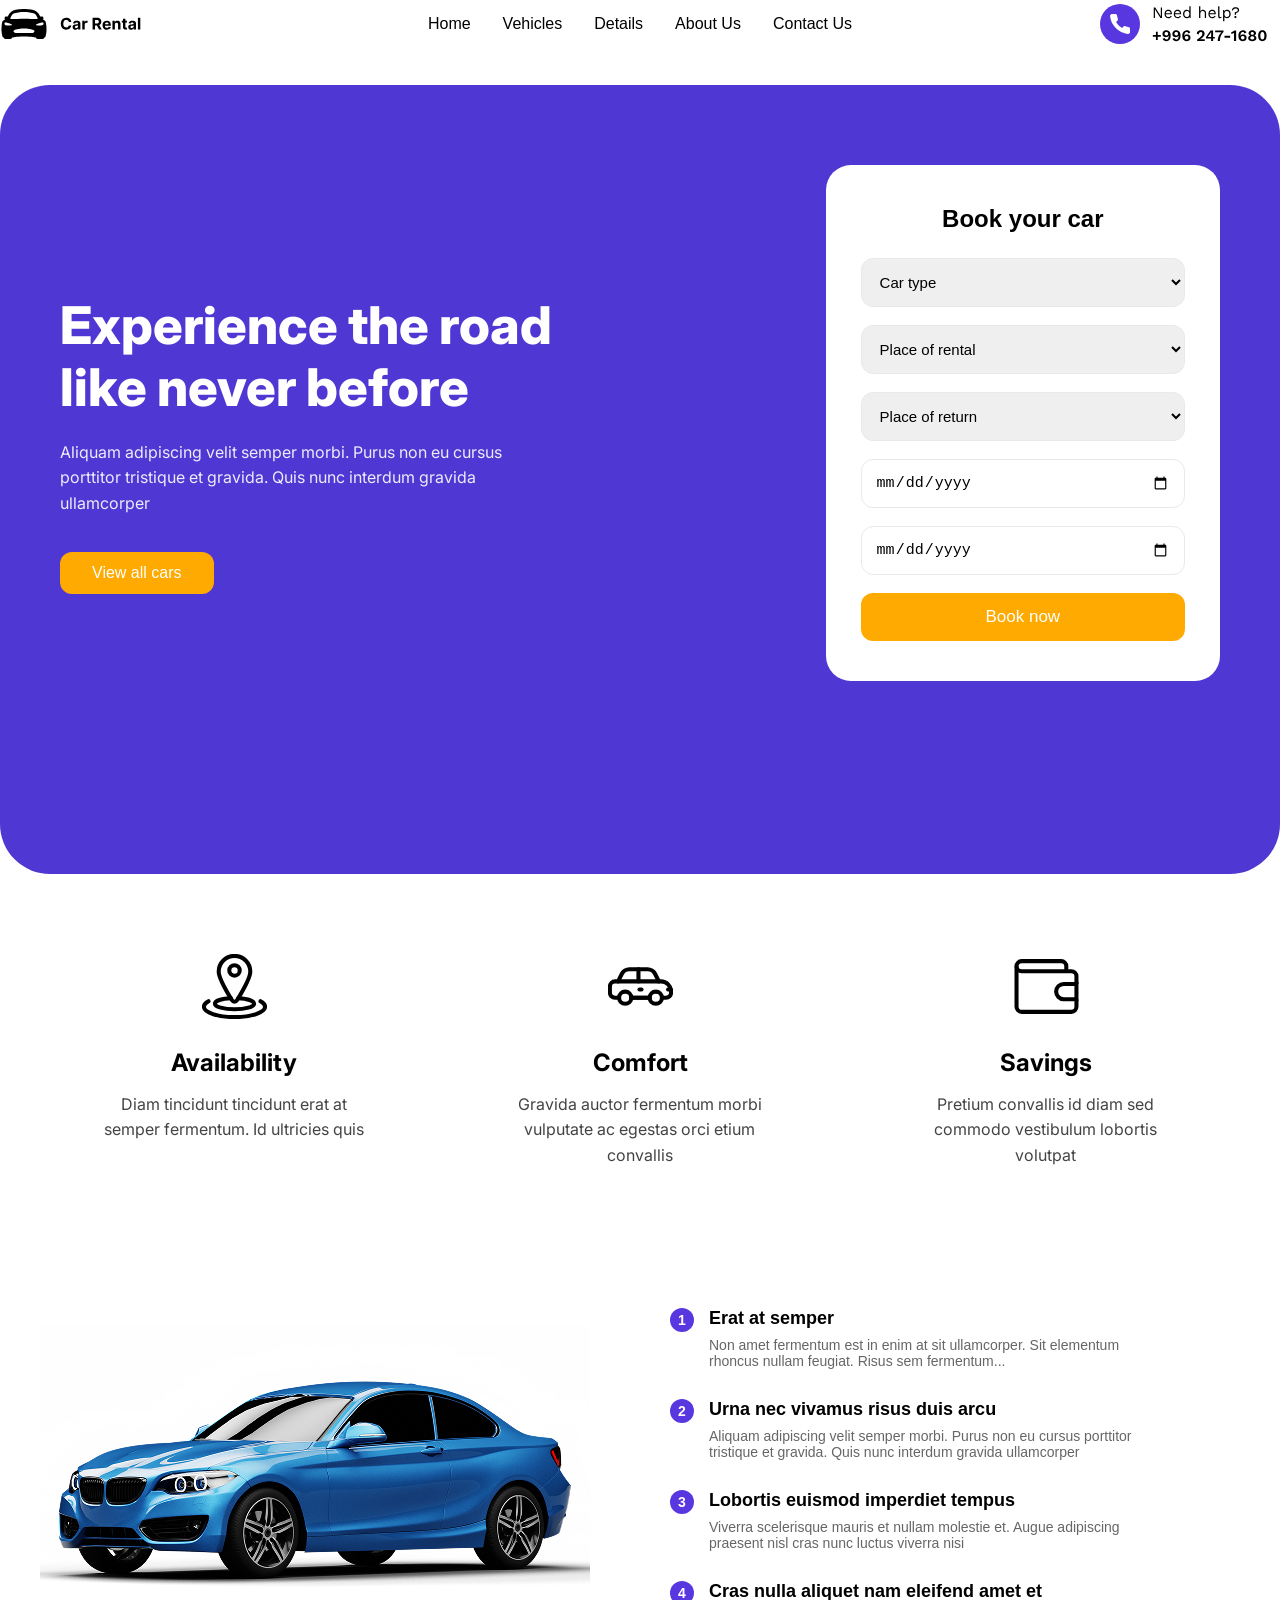
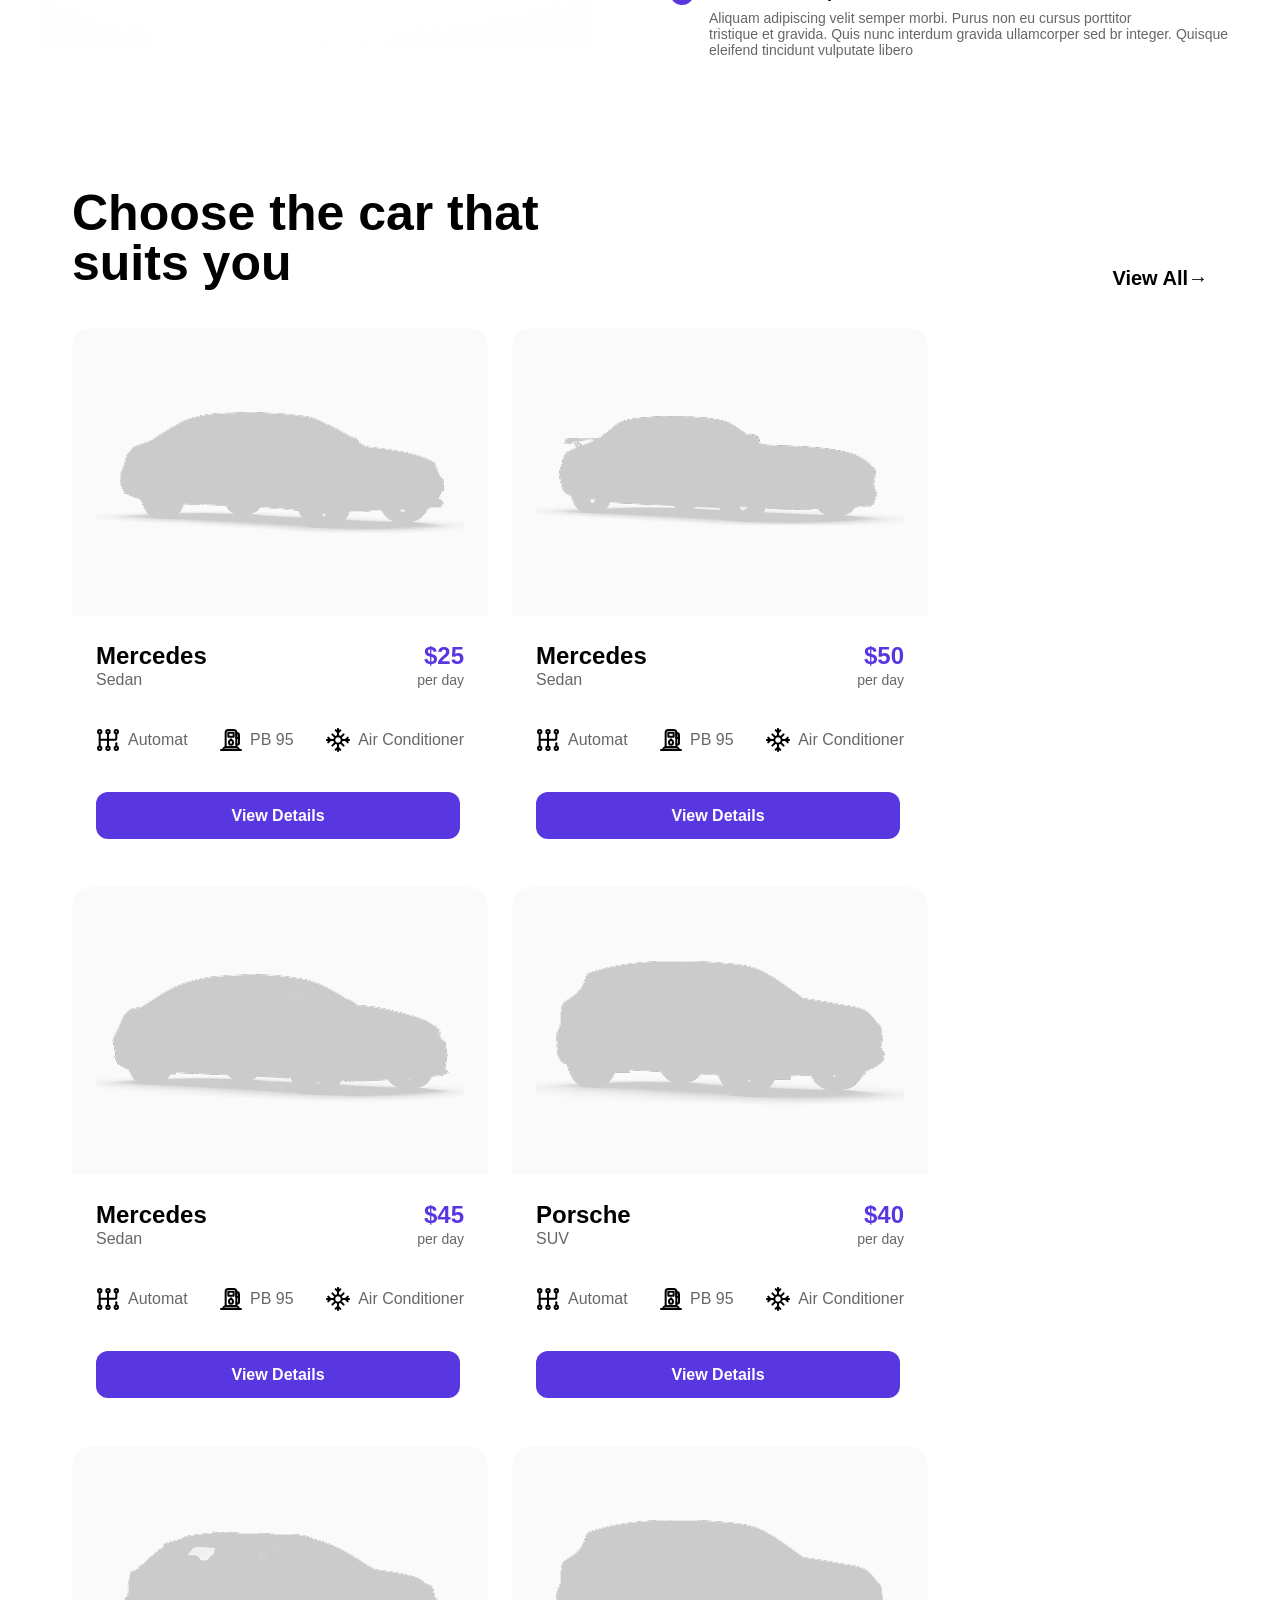
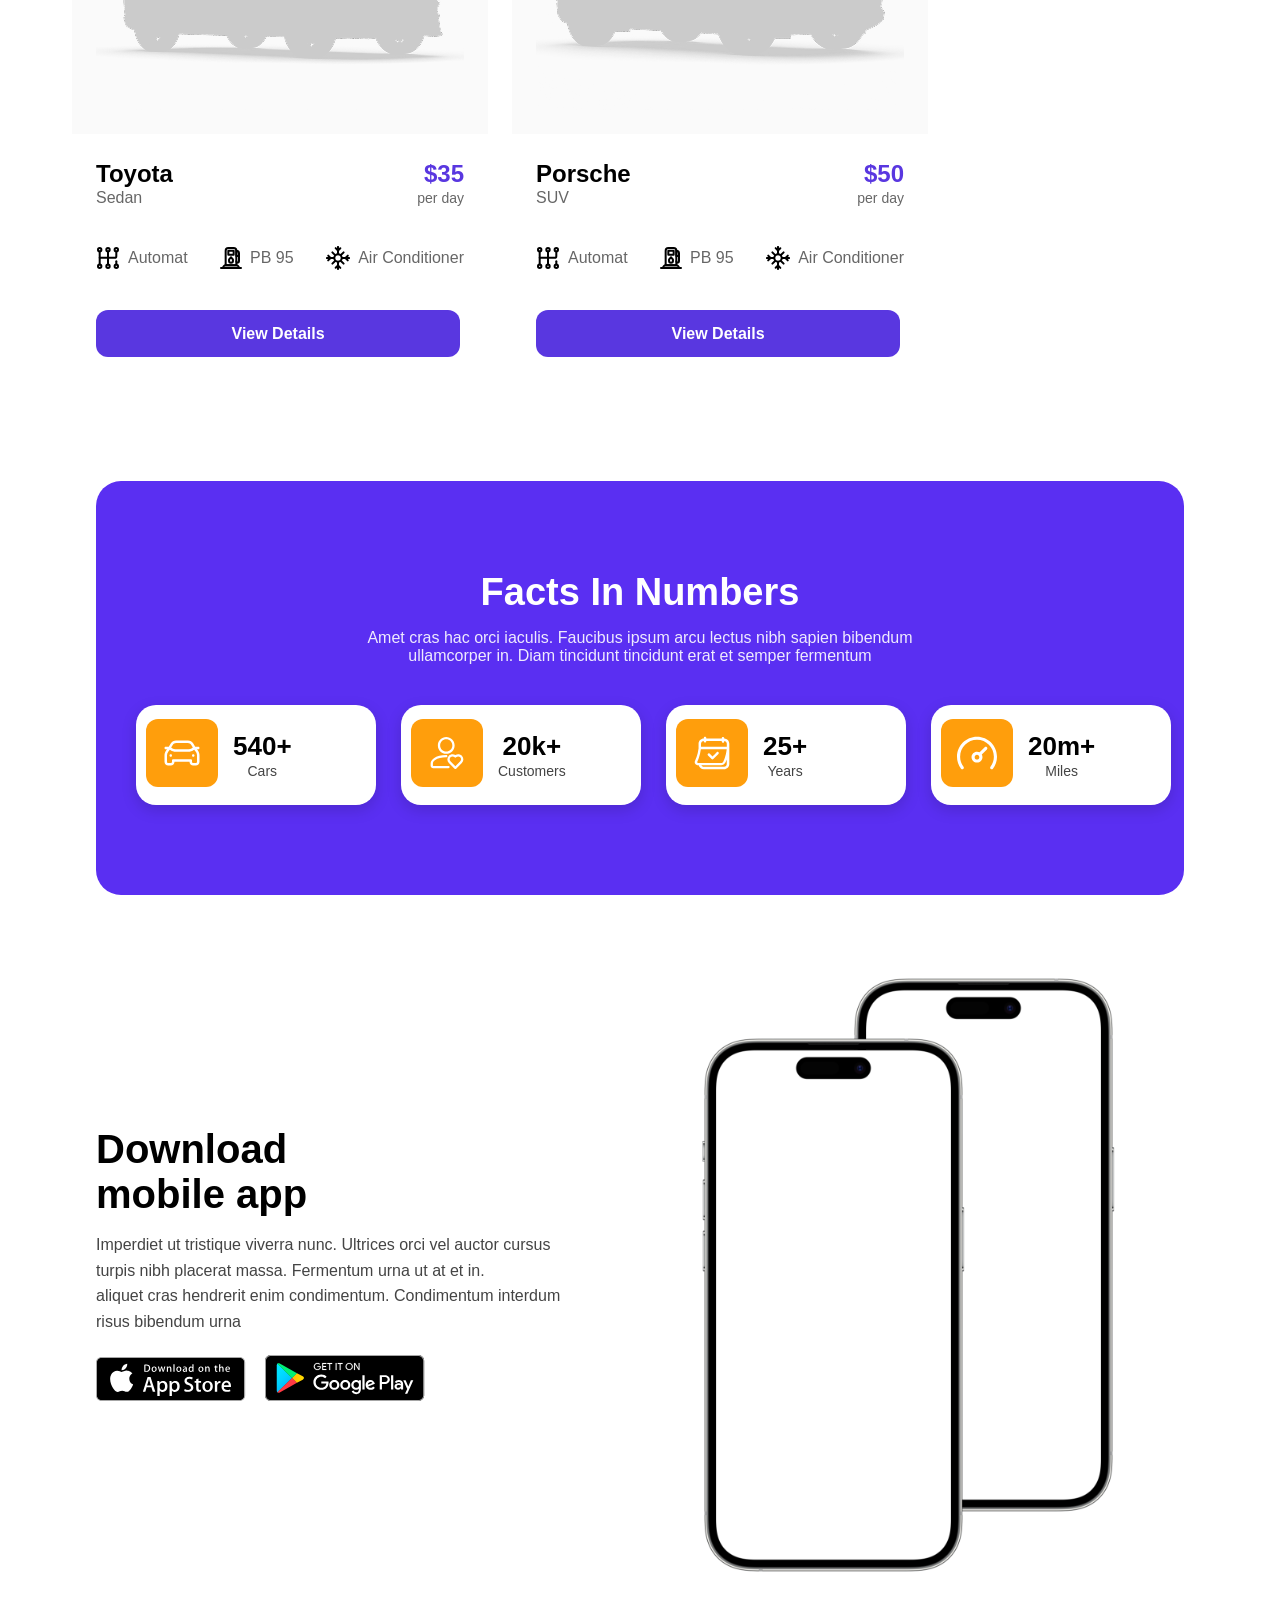
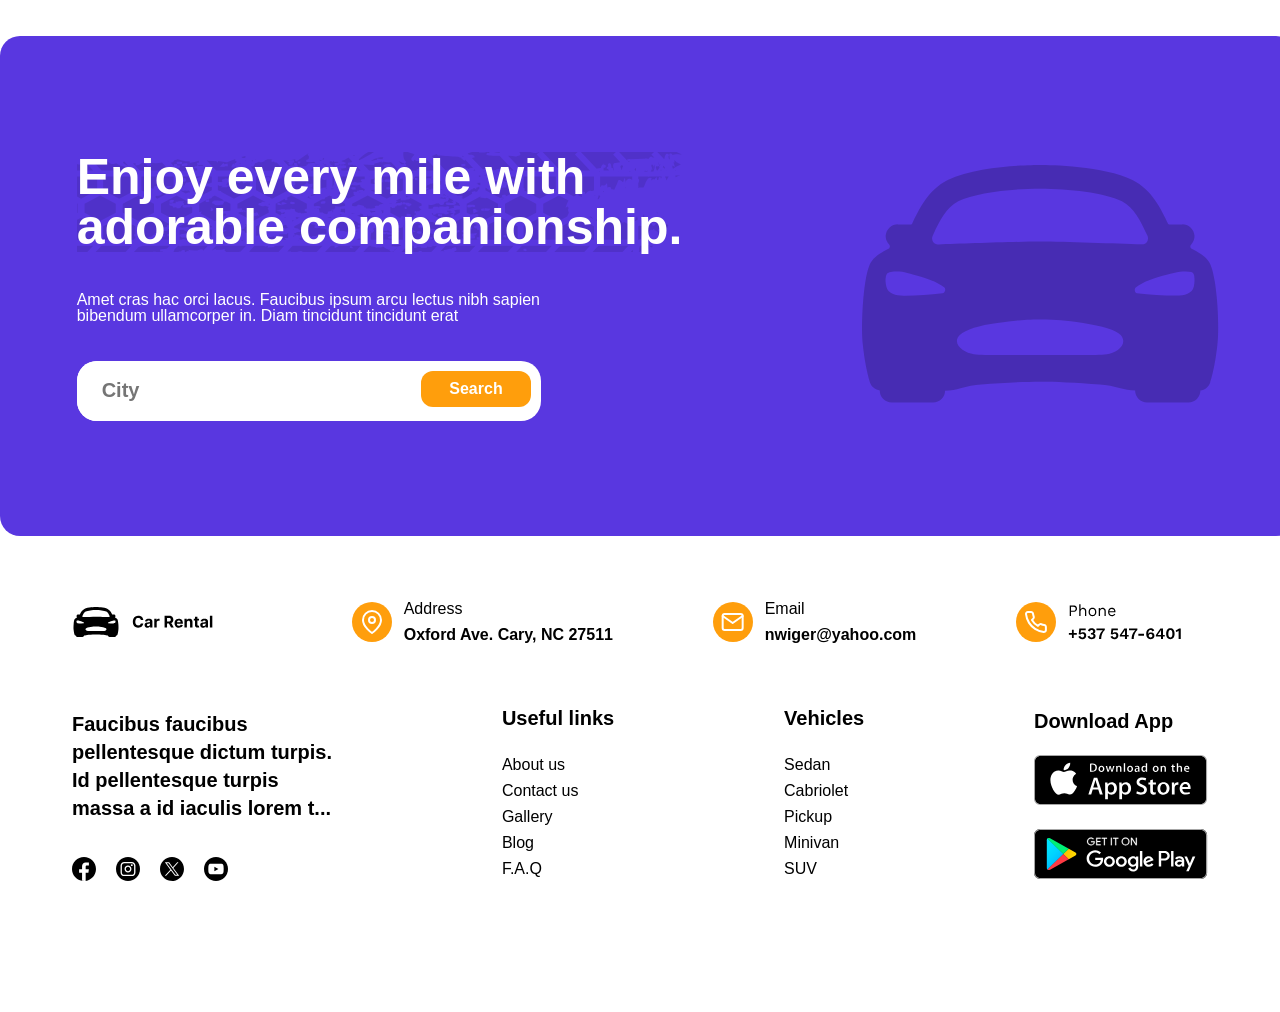
==== commit 2fd43209: "Odil section is added" ====
--- a/index.html
+++ b/index.html
@@ -428,6 +428,81 @@
         </div>
       </section>
 
+      <!-- Facts Section -->
+      <section class="">
+        <div class="container facts">
+          <h2>Facts In Numbers</h2>
+          <p class="fact-text">
+            Amet cras hac orci iaculis. Faucibus ipsum arcu lectus nibh sapien
+            bibendum ullamcorper in. Diam tincidunt tincidunt erat et semper
+            fermentum
+          </p>
+
+          <div class="facts-grid">
+            <div class="fact-box">
+              <div class="icon">
+                <img src="./images/icons/car yellow.svg" />
+              </div>
+              <div class="fact-info">
+                <h3>540+</h3>
+                <span>Cars</span>
+              </div>
+            </div>
+
+            <div class="fact-box">
+              <div class="icon"><img src="./images/icons/men heart.svg" /></div>
+              <div class="fact-info">
+                <h3>20k+</h3>
+                <span>Customers</span>
+              </div>
+            </div>
+
+            <div class="fact-box">
+              <div class="icon"><img src="./images/icons/date.svg" /></div>
+              <div class="fact-info">
+                <h3>25+</h3>
+                <span>Years</span>
+              </div>
+            </div>
+
+            <div class="fact-box">
+              <div class="icon"><img src="./images/icons/sekund.svg" /></div>
+              <div class="fact-info">
+                <h3>20m+</h3>
+                <span>Miles</span>
+              </div>
+            </div>
+          </div>
+        </div>
+      </section>
+
+      <div class="container">
+        <!-- Download App Section -->
+        <section class="download">
+          <div class="left">
+            <h2>Download<br />mobile app</h2>
+            <p>
+              Imperdiet ut tristique viverra nunc. Ultrices orci vel auctor
+              cursus <br />
+              turpis nibh placerat massa. Fermentum urna ut at et in. <br />
+              aliquet cras hendrerit enim condimentum. Condimentum interdum
+              <br />
+              risus bibendum urna
+            </p>
+
+            <div class="stores">
+              <img src="./images/icons/App Store.svg" width="150" />
+              <img src="./images/icons/google play.svg" width="160" />
+            </div>
+          </div>
+
+          <div class="right">
+            <img src="./images/images/iphone.svg" class="phone" />
+            <img src="./images/images/iphone.svg" class="phone phone2" />
+          </div>
+        </section>
+      </div>
+
       <!-- <==Enjoy Section==> -->
       <section class="enjoy">
         <div class="container enjoy__container">
--- a/css/style.css
+++ b/css/style.css
@@ -610,3 +610,142 @@
   flex-direction: column;
   gap: 24px;
 }
+
+/* FACTS SECTION */
+.facts {
+  background: #5a2ff2;
+  padding: 90px 40px;
+  color: white;
+  text-align: center;
+  border-radius: 25px;
+  width: 85%;
+  margin: 40px auto;
+  position: relative;
+  overflow: hidden;
+}
+
+/* LEFT SHAPE BACKGROUND */
+.shape-bg {
+  position: absolute;
+  top: -40px;
+  left: -40px;
+  width: 260px;
+  opacity: 0.15;
+  z-index: 1;
+  pointer-events: none;
+}
+
+/* CAR BACKGROUND CENTER */
+.car-bg {
+  position: absolute;
+  margin-bottom:-100px;
+  left: 50%;
+  transform: translateX(-50%);
+  width: 75%;
+  opacity: 0.25;
+  z-index: 1;
+  pointer-events: none;
+}
+
+/* CONTENT ABOVE IMAGES */
+.facts h2, 
+.fact-text, 
+.facts-grid {
+  position: relative;
+  z-index: 5;
+}
+
+.facts h2 {
+  margin: 0;
+  font-size: 38px;
+  font-weight: 700;
+}
+
+.fact-text {
+  max-width: 600px;
+  margin: 15px auto 40px;
+  opacity: 0.9;
+}
+
+.facts-grid {
+  display: grid;
+  grid-template-columns: repeat(4, 1fr);
+  gap: 25px;
+}
+
+/* CARD */
+.fact-box {
+  width: 240px;
+  height: 100px;
+  background: white;
+  color: black;
+  padding: 20px 10px;
+  border-radius: 20px;
+  box-shadow: 0 5px 15px rgba(0,0,0,0.15);
+
+  display: flex;
+  align-items: center;
+  gap: 15px;
+}
+
+.fact-box .icon img {
+  width: 72px;
+  height: 68px;
+}
+
+.fact-info h3 {
+  margin: 0;
+  font-size: 26px;
+  font-weight: 700;
+}
+
+.fact-info span {
+  font-size: 14px;
+  color: #444;
+}
+
+/* DOWNLOAD SECTION */
+.download {
+  display: flex;
+  align-items: center;
+  justify-content: space-between;
+  width: 85%;
+  margin: 80px auto;
+  gap: 40px;
+}
+
+.left {
+  width: 45%;
+}
+
+.left h2 {
+  font-size: 40px;
+  margin-bottom: 15px;
+}
+
+.left p {
+  color: #444;
+  line-height: 1.6;
+}
+
+.stores img {
+  margin-right: 15px;
+  margin-top: 20px;
+}
+
+.right {
+  left:50px;
+  width: 50%;
+  position: relative;
+}
+
+.phone {
+  
+  left: 50px;
+}
+
+.phone2 {
+  position: absolute;
+left:-150px;
+  top: 60px;
+}
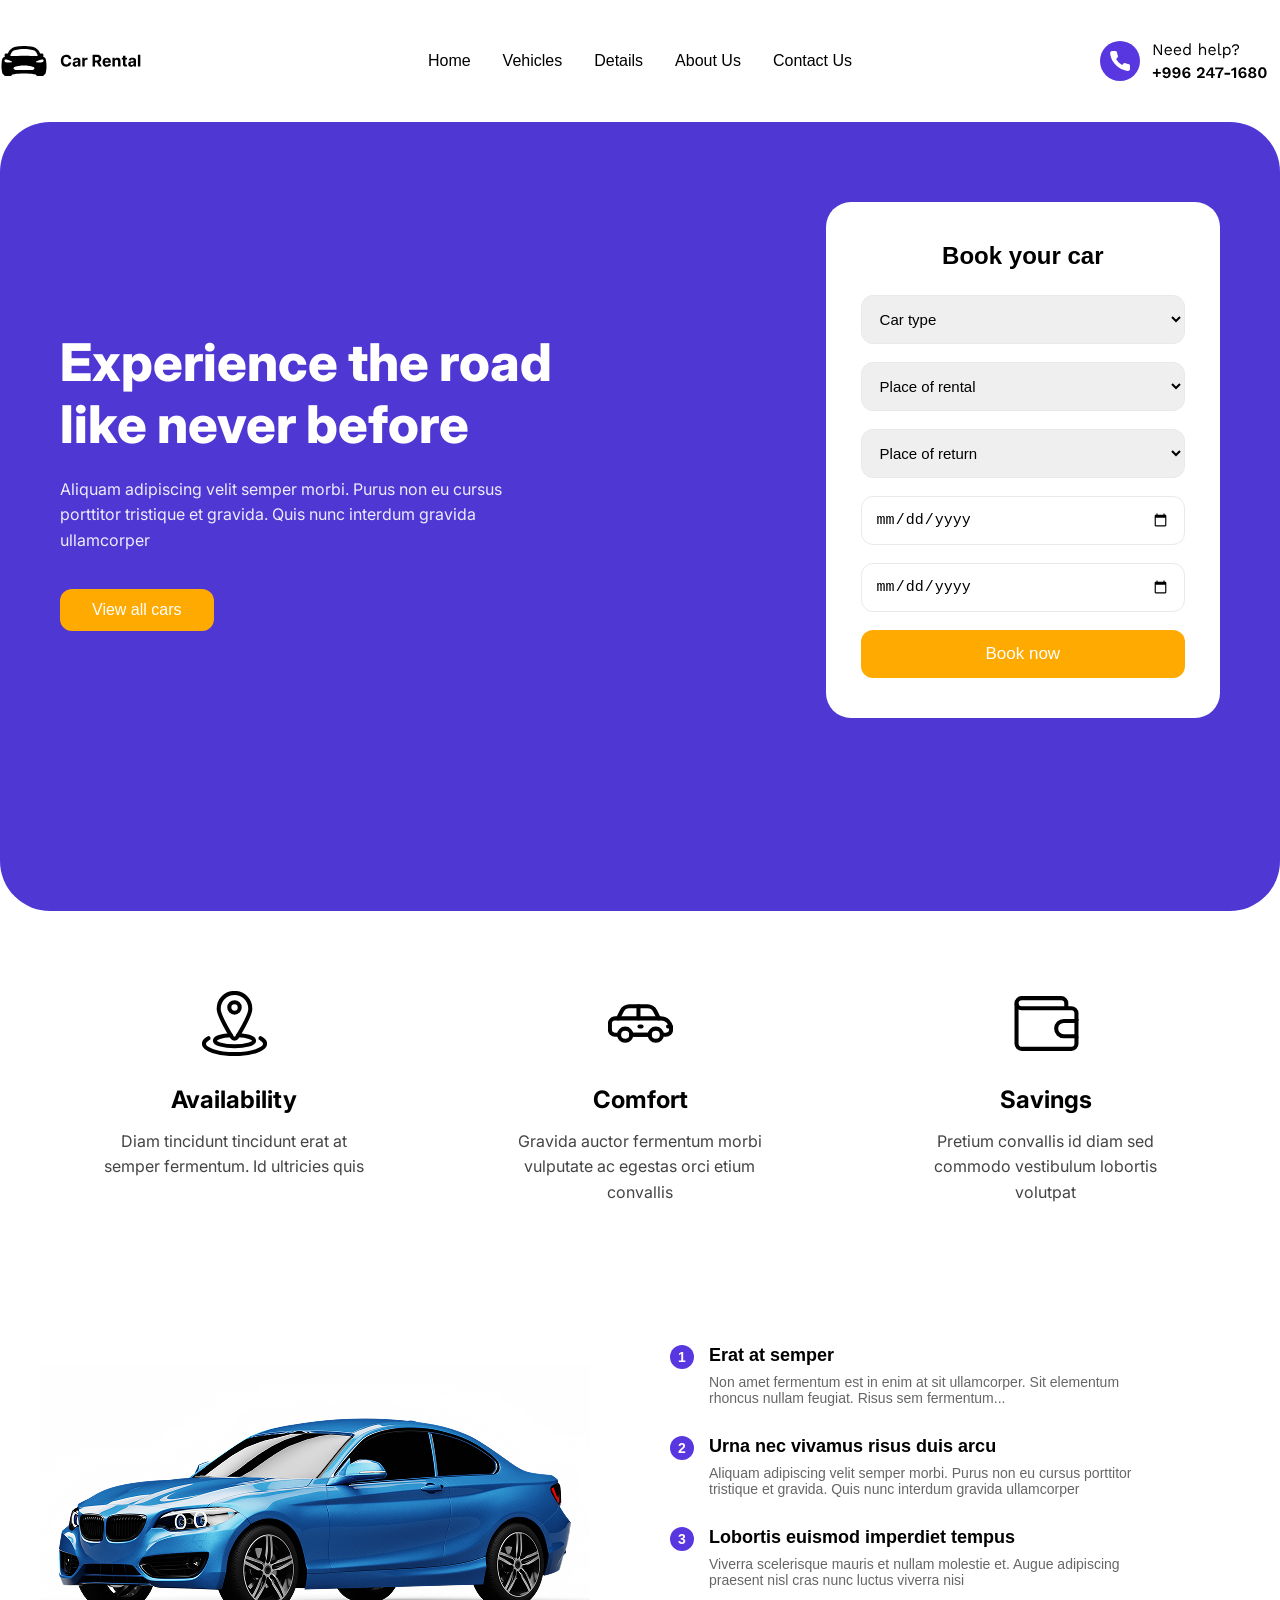
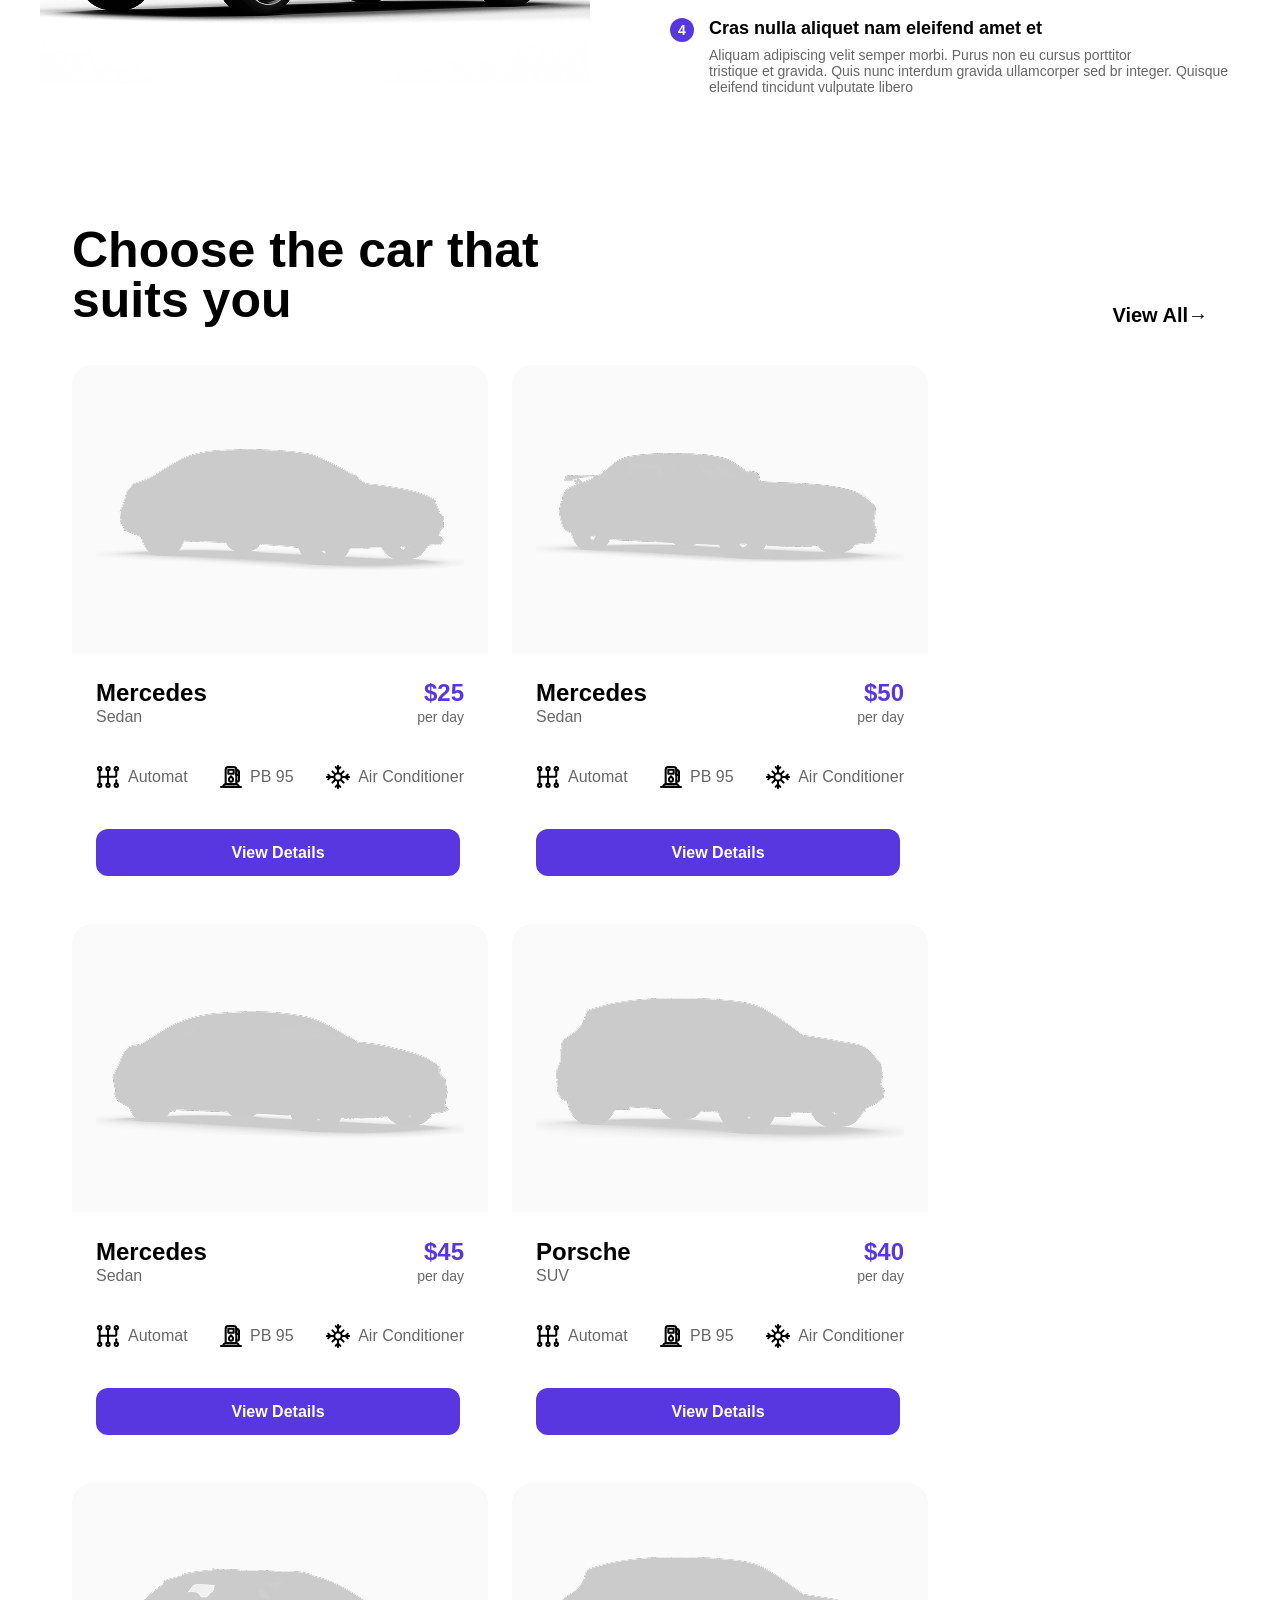
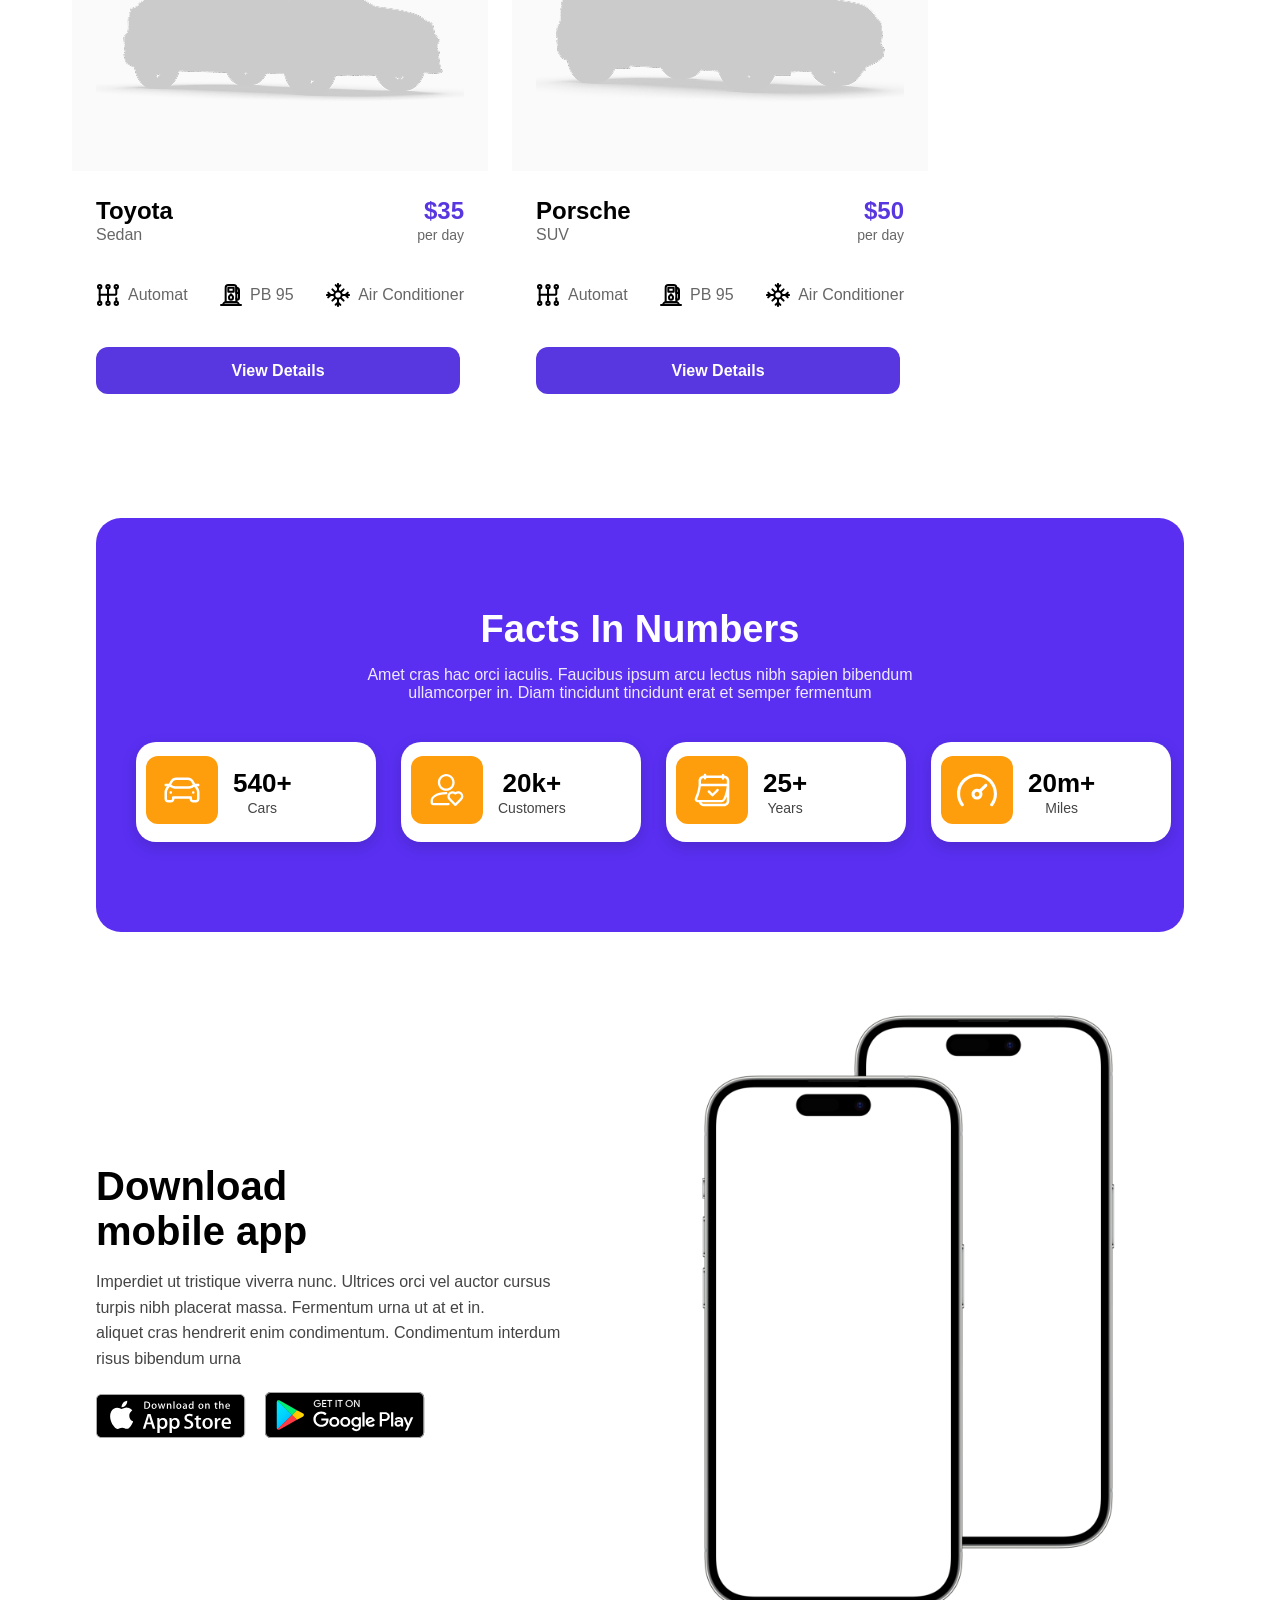
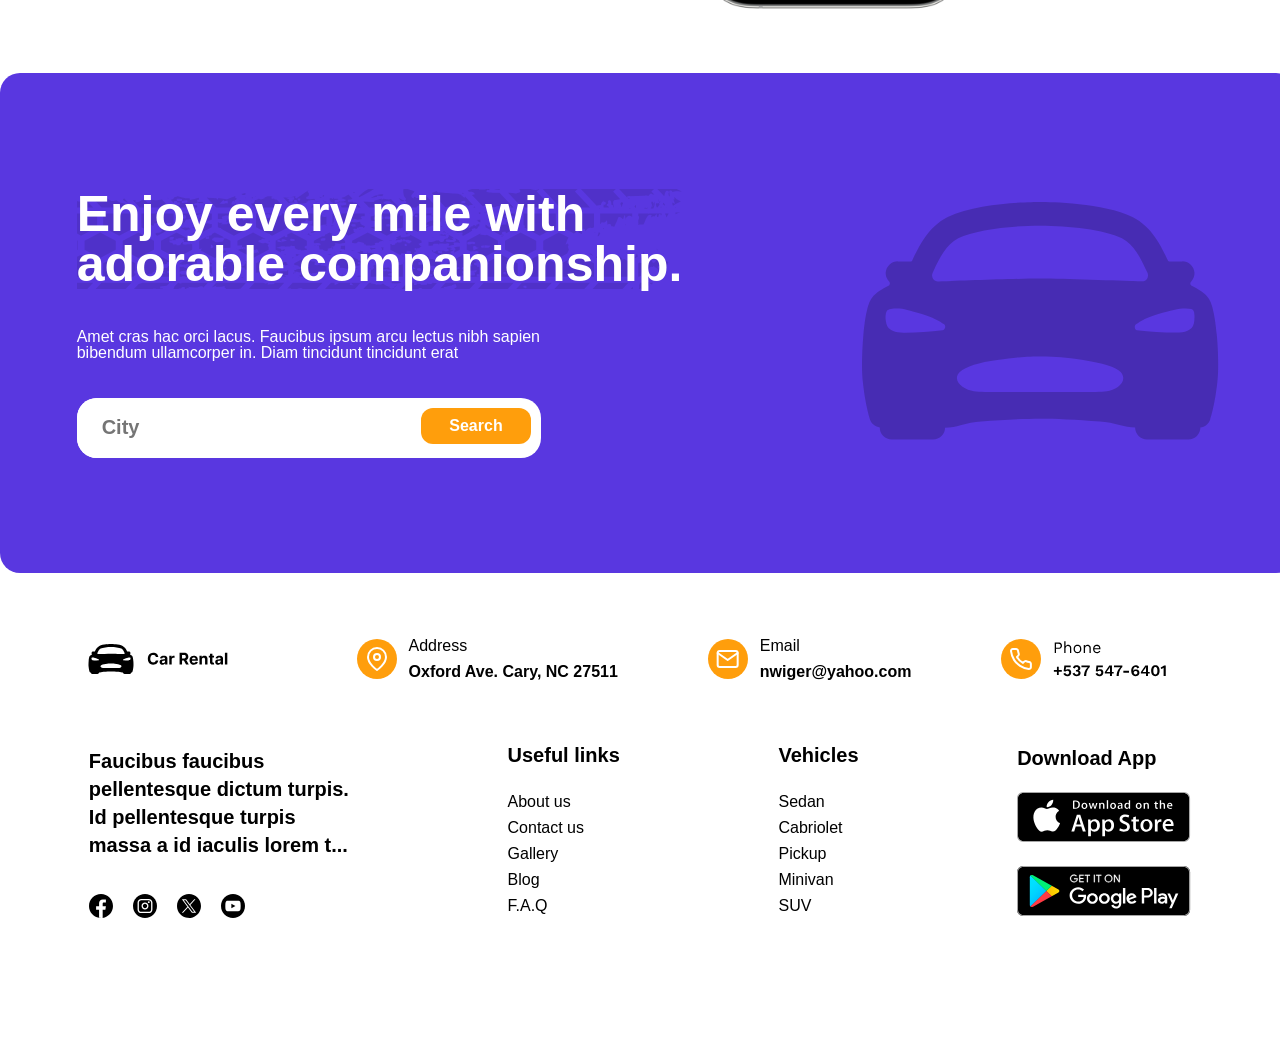
==== commit 3a311231: "diyor" ====
--- a/index.html
+++ b/index.html
@@ -10,7 +10,7 @@
   <body>
     <header>
       <div class="nav-flex container">
-        <img src="./images/logo/Logo.svg" alt="" />
+        <img src="./images/logo/Logo.svg" alt="" /> 
         <ul class="writes">
           <li>Home</li>
           <li>Vehicles</li>
@@ -22,6 +22,7 @@
       </div>
     </header>
     <!-- MAIN -->
+     
     <main>
       <div class="hero-section container">
         <div class="hero-left">
--- a/css/style.css
+++ b/css/style.css
@@ -34,8 +34,22 @@
   align-items: center;
   justify-content: space-between;
   margin-bottom: 37px;
-}
-
+  margin-top: 37px;
+}
+
+.nav__flex__item {
+  font-family: "Inter", sans-serif;
+  font-weight: 500;
+  font-size: 18px;
+  line-height: 100%;
+  letter-spacing: 0%;
+  transition: 0.3s ease;
+  color: black;
+}
+
+.nav__flex__item:hover {
+  font-weight: 700;
+}
 .writes {
   display: flex;
   gap: 32px;
@@ -459,7 +473,13 @@
   border-radius: 12px;
   border: none;
   background-color: #5937e0;
-}
+
+}
+.shadow__card__btn:hover {
+  cursor: pointer;
+}
+
+
 /* enjoy section */
 
 .enjoy__container {
@@ -518,6 +538,7 @@
   letter-spacing: 0%;
   color: #6c757d;
   border: none;
+  outline: none;
   /* padding: 21px 407px 20px 25px; */
 }
 
@@ -549,14 +570,16 @@
 .footer__0one {
   display: flex;
   align-items: center;
-  justify-content: space-between;
+  justify-content: center;
   margin-bottom: 60px;
+  gap: 90px;
 }
 
 .footer__box {
   display: flex;
-  justify-content: space-between;
-  align-items: center;
+  justify-content: center;
+  align-items: center;
+  gap: 158.67px;
 }
 
 .hamBox {
@@ -638,7 +661,7 @@
 /* CAR BACKGROUND CENTER */
 .car-bg {
   position: absolute;
-  margin-bottom:-100px;
+  margin-bottom: -100px;
   left: 50%;
   transform: translateX(-50%);
   width: 75%;
@@ -648,8 +671,8 @@
 }
 
 /* CONTENT ABOVE IMAGES */
-.facts h2, 
-.fact-text, 
+.facts h2,
+.fact-text,
 .facts-grid {
   position: relative;
   z-index: 5;
@@ -681,7 +704,7 @@
   color: black;
   padding: 20px 10px;
   border-radius: 20px;
-  box-shadow: 0 5px 15px rgba(0,0,0,0.15);
+  box-shadow: 0 5px 15px rgba(0, 0, 0, 0.15);
 
   display: flex;
   align-items: center;
@@ -734,18 +757,17 @@
 }
 
 .right {
-  left:50px;
+  left: 50px;
   width: 50%;
   position: relative;
 }
 
 .phone {
-  
   left: 50px;
 }
 
 .phone2 {
   position: absolute;
-left:-150px;
+  left: -150px;
   top: 60px;
 }
